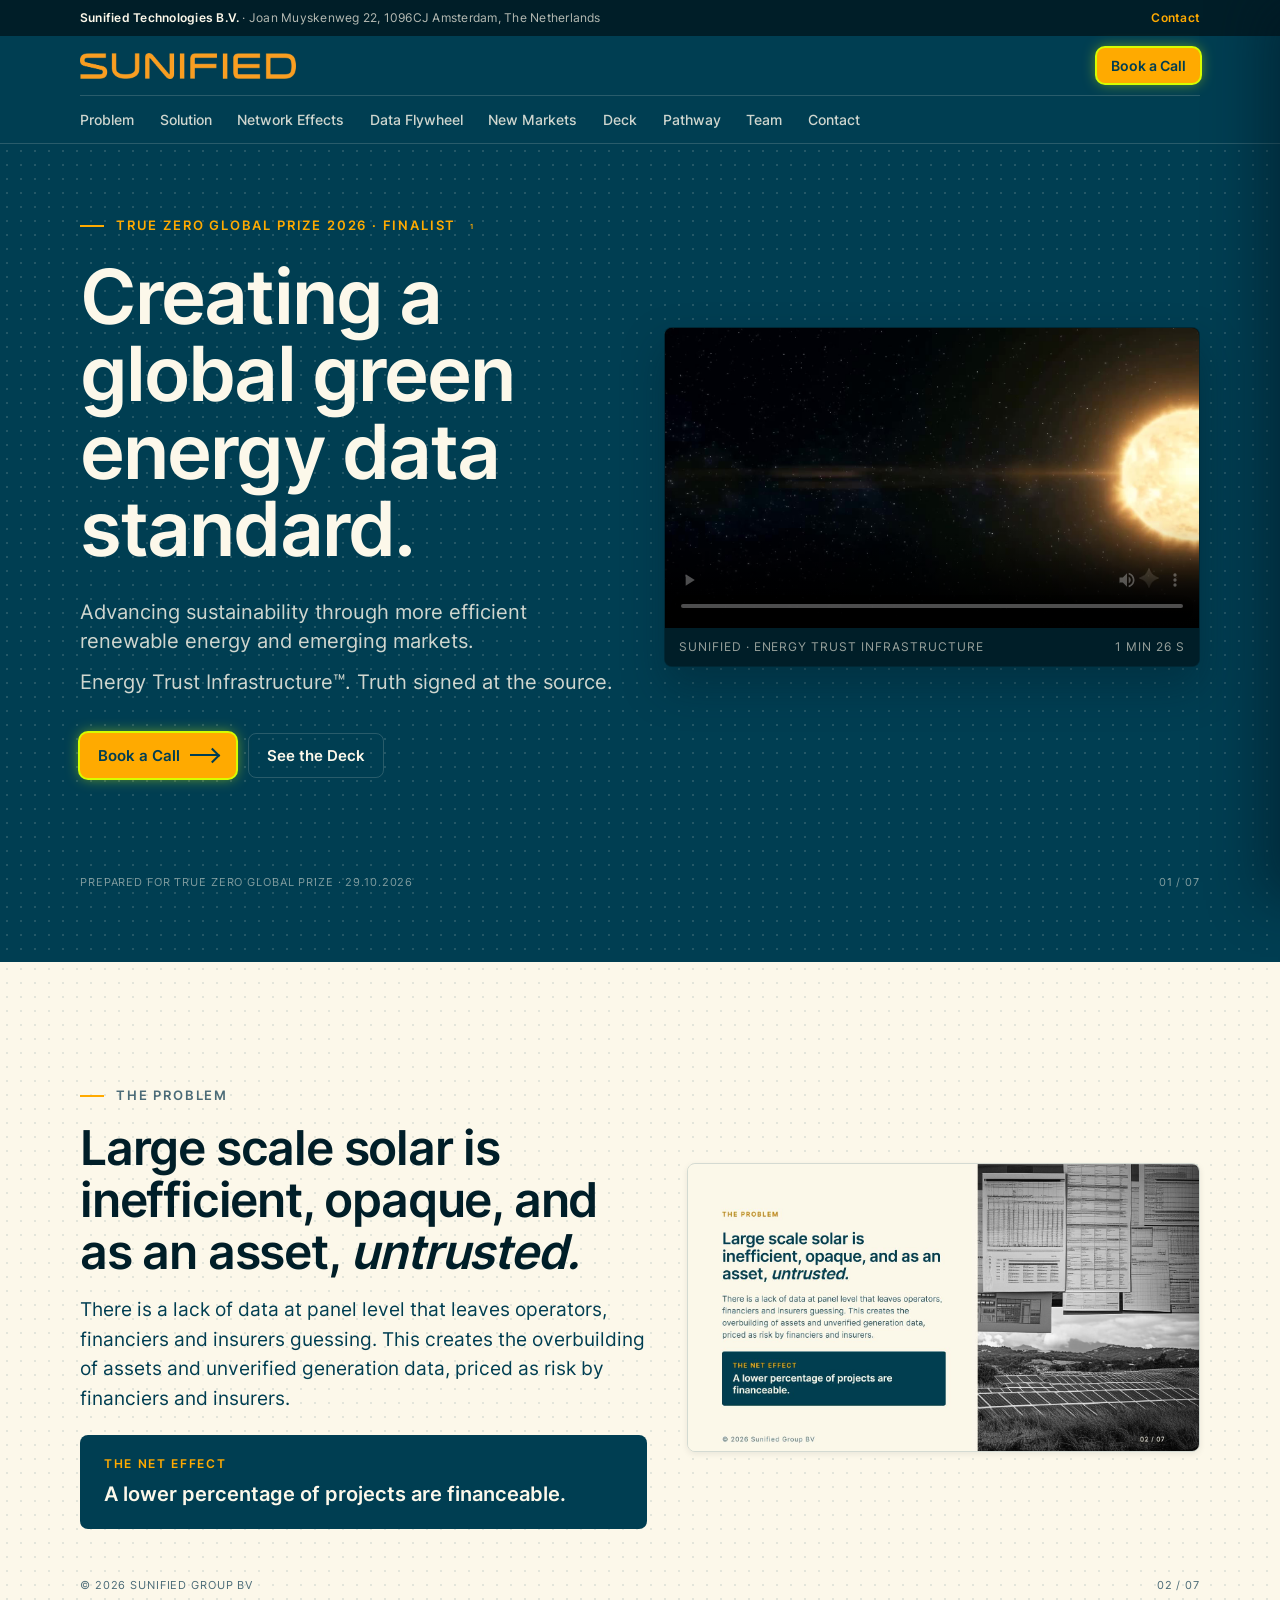
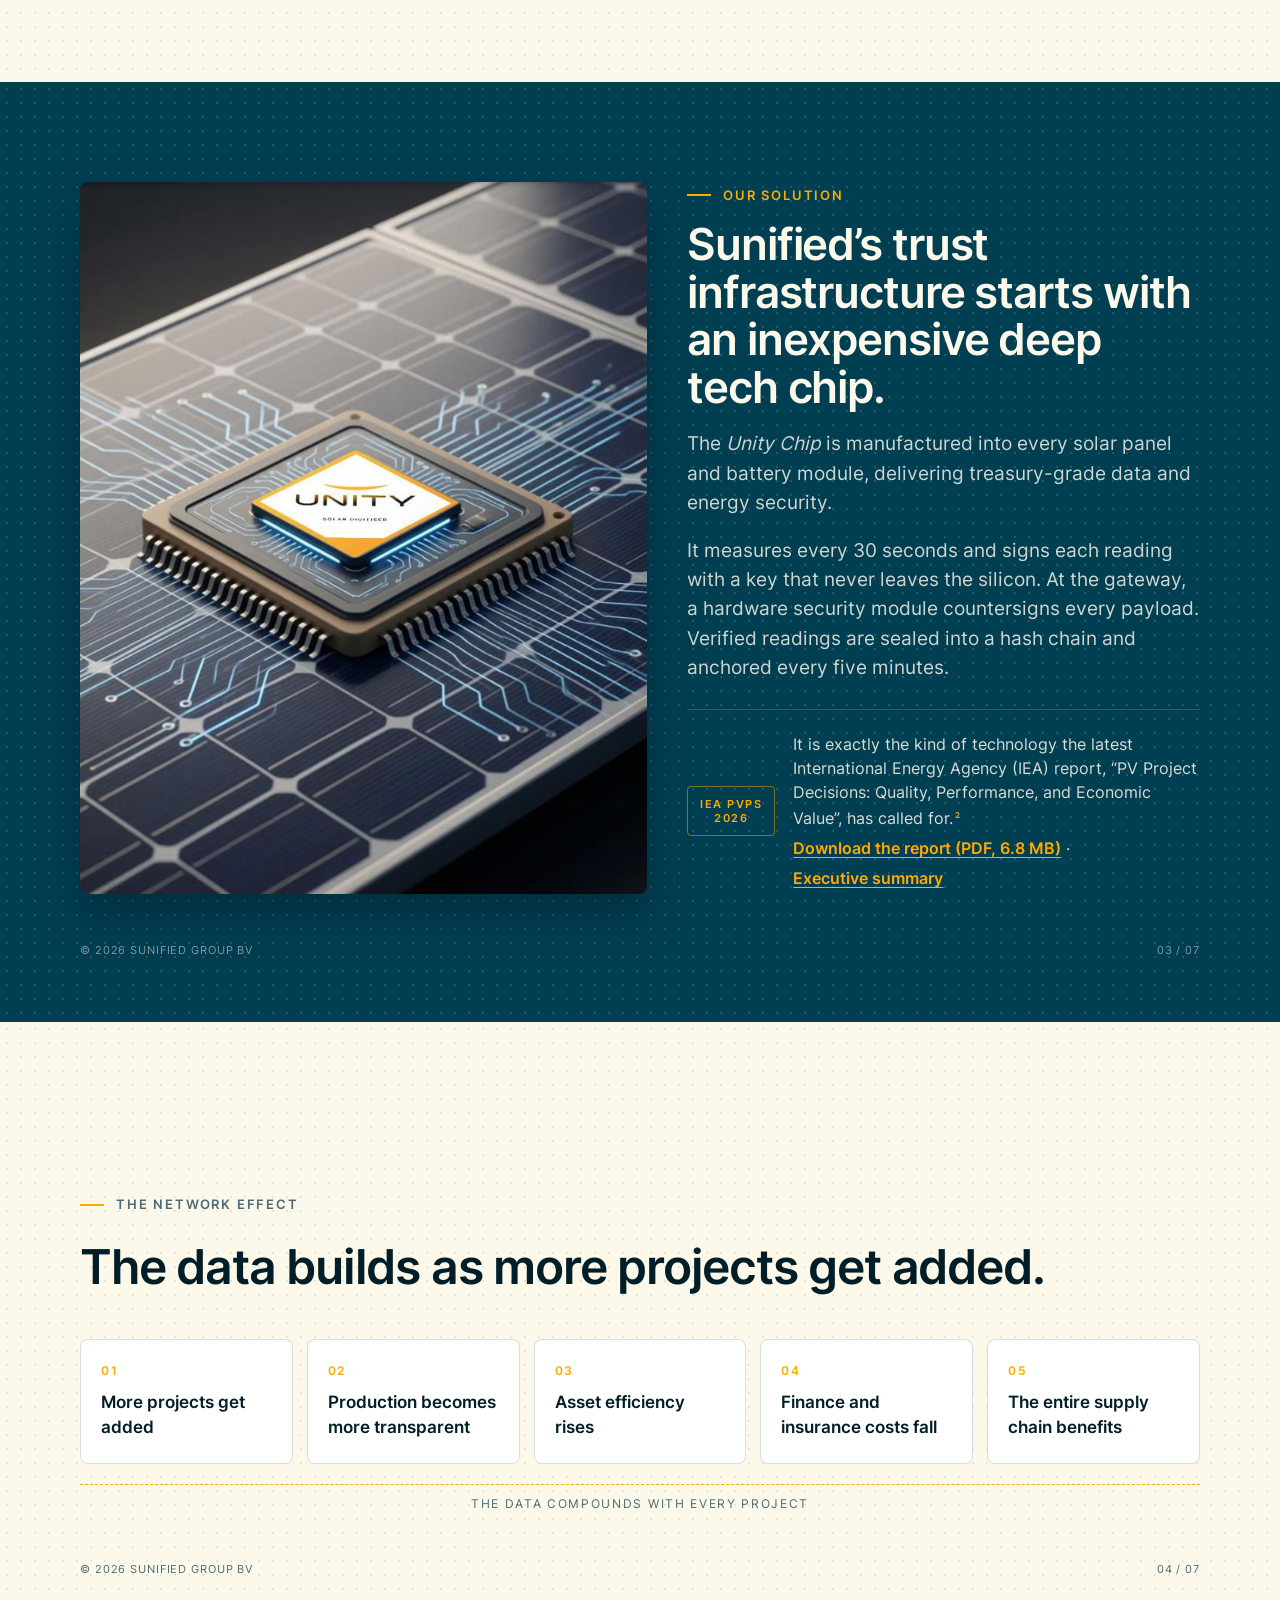
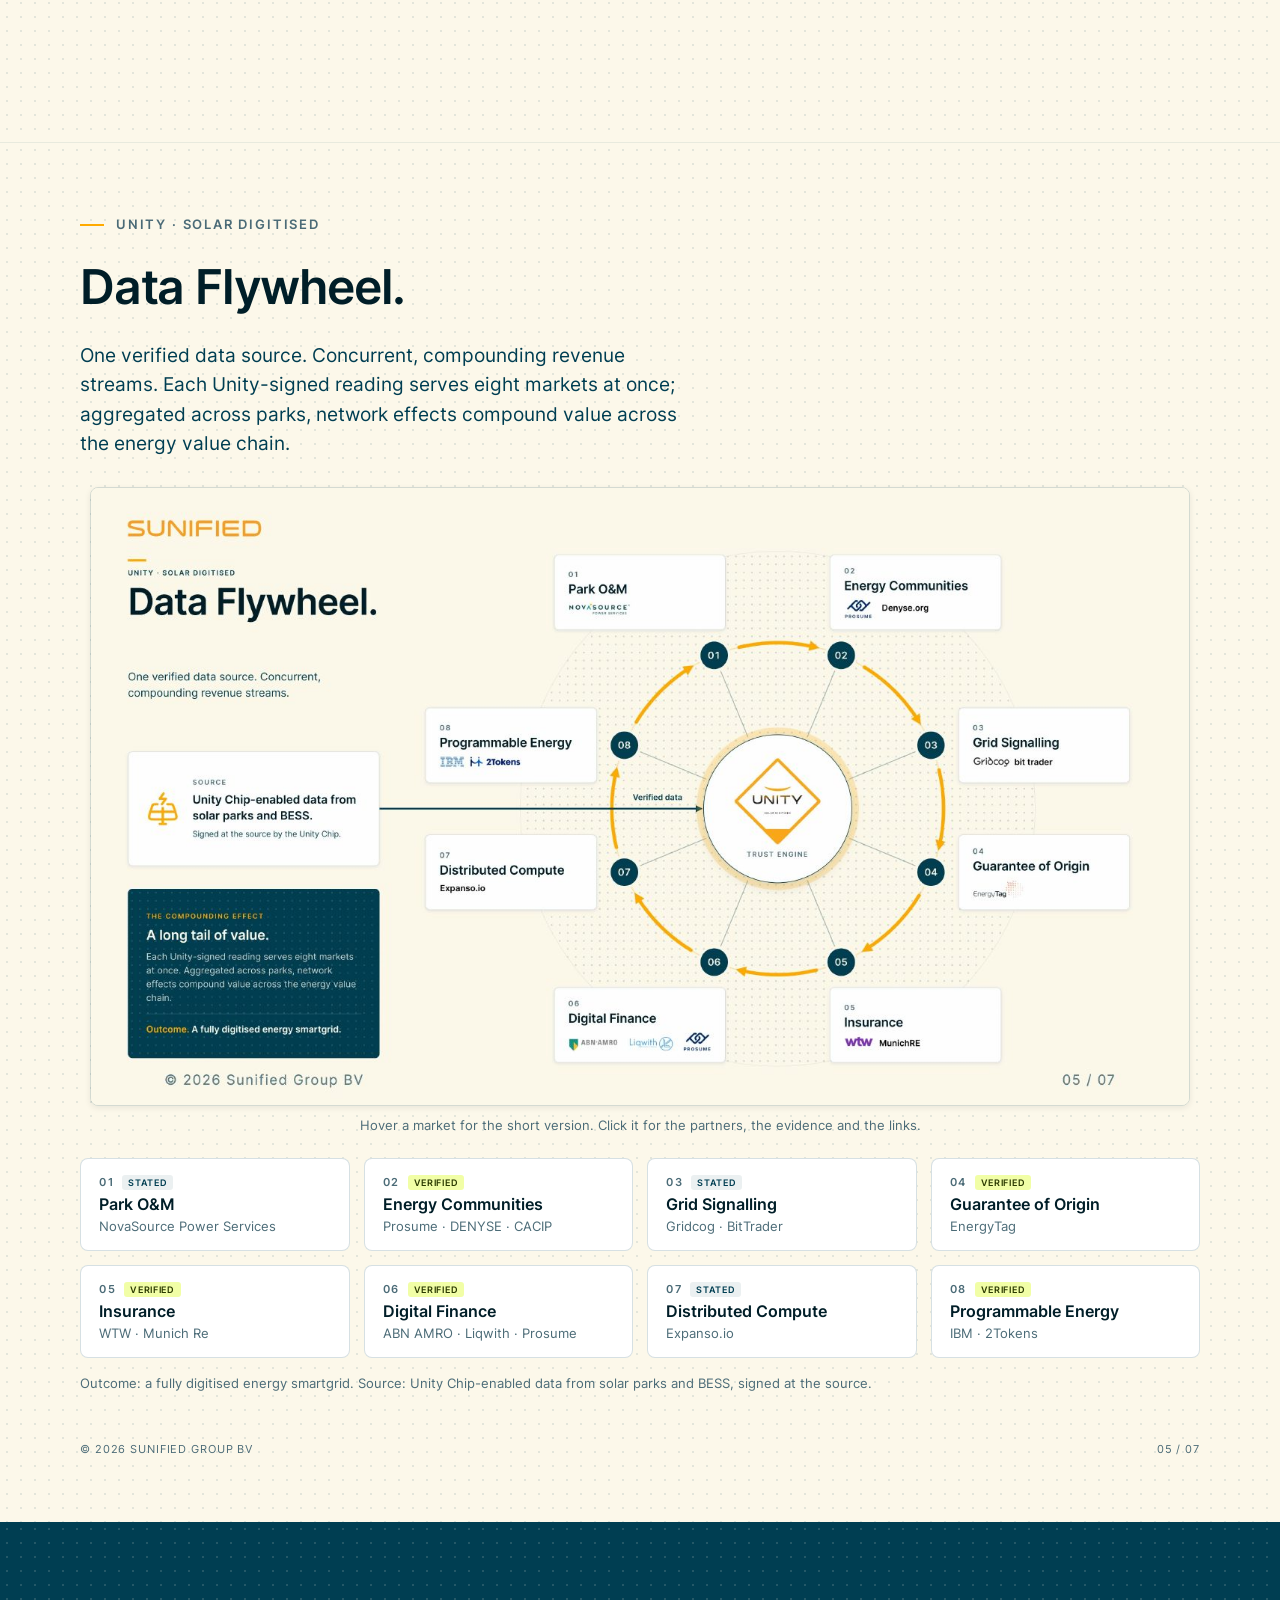
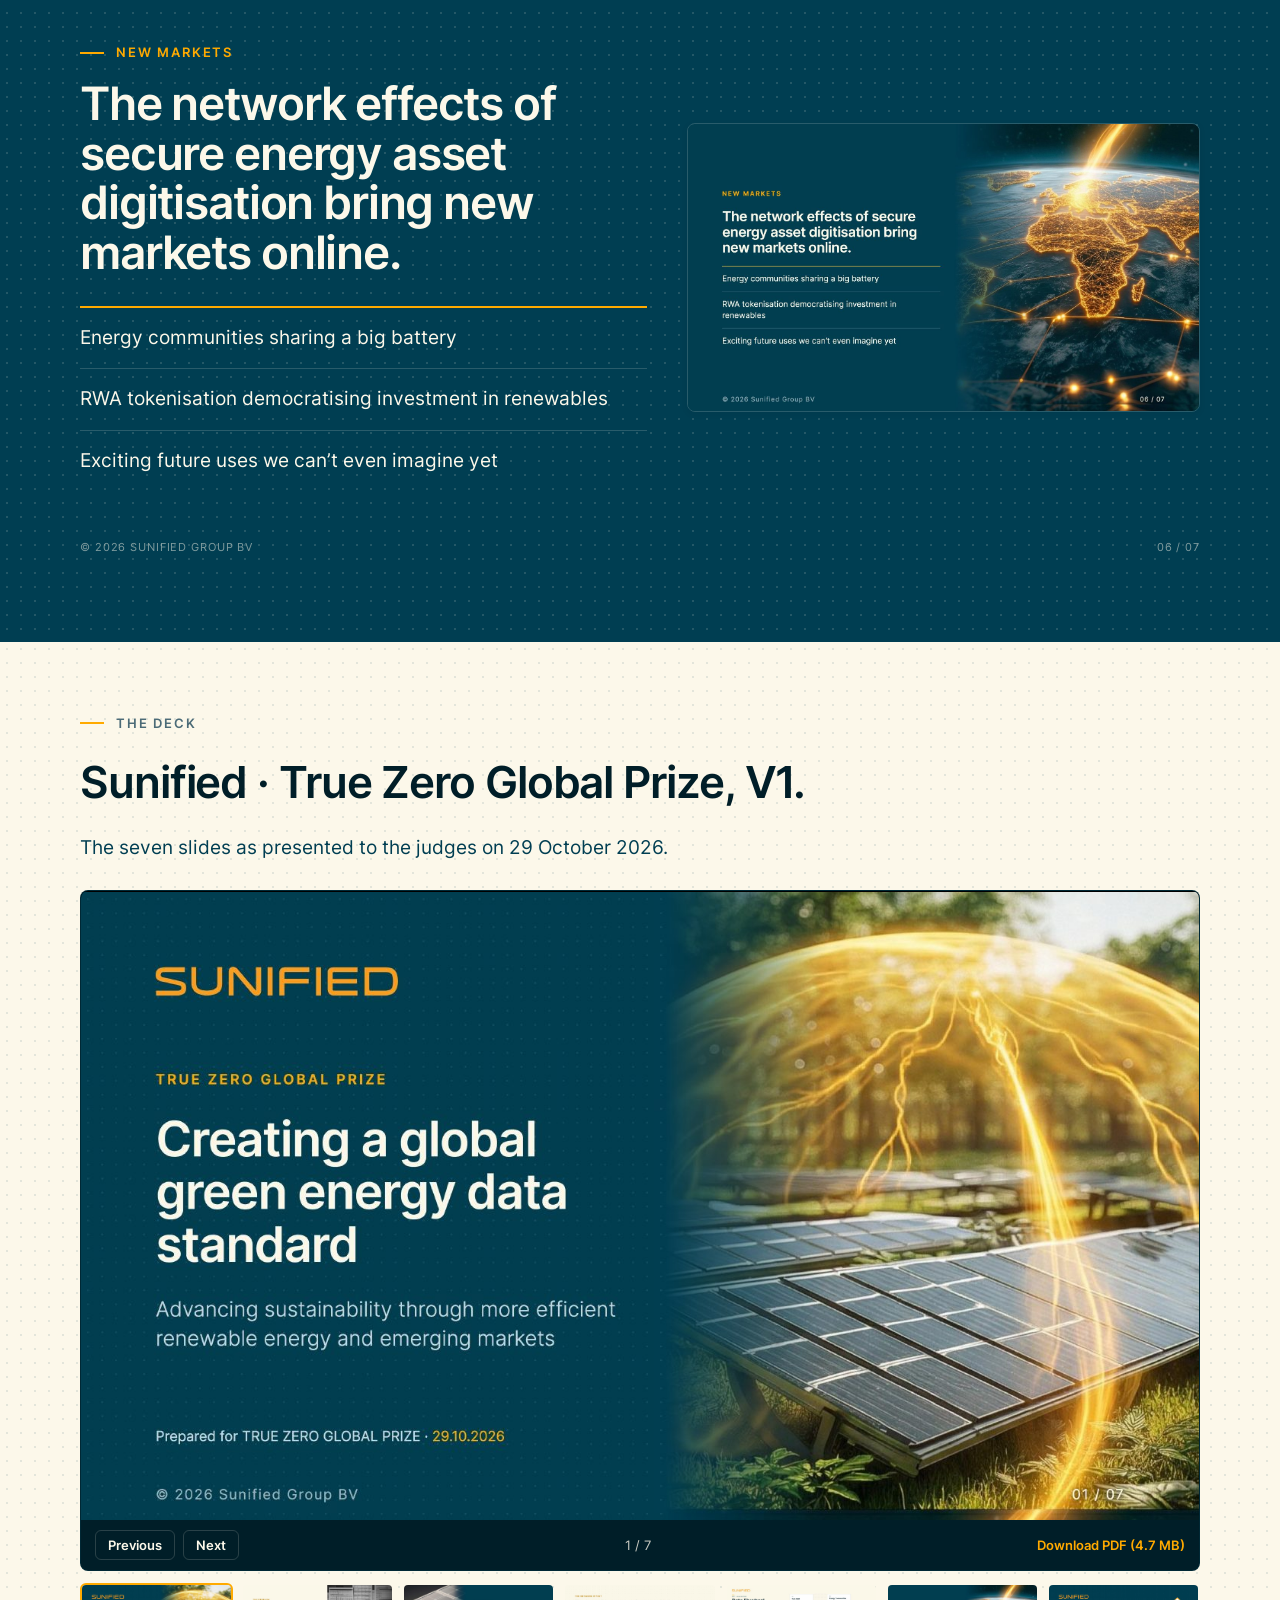
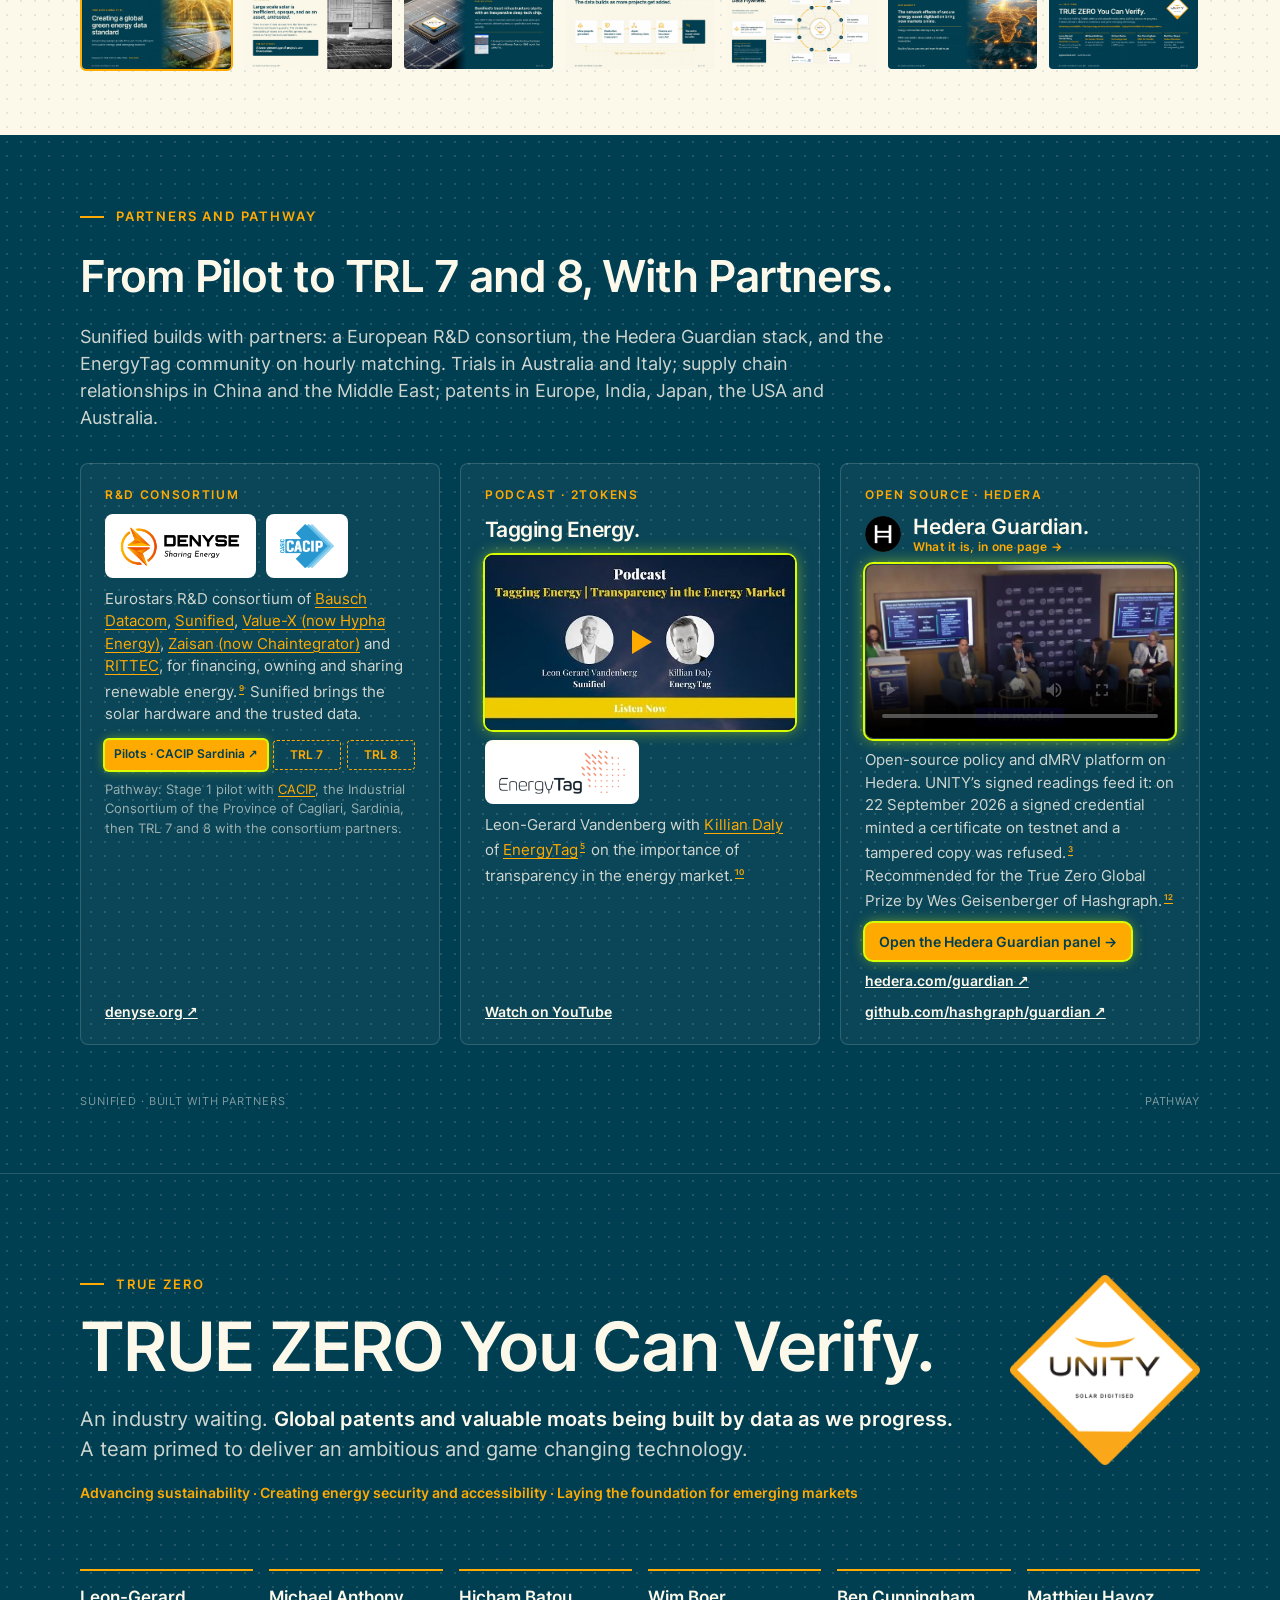
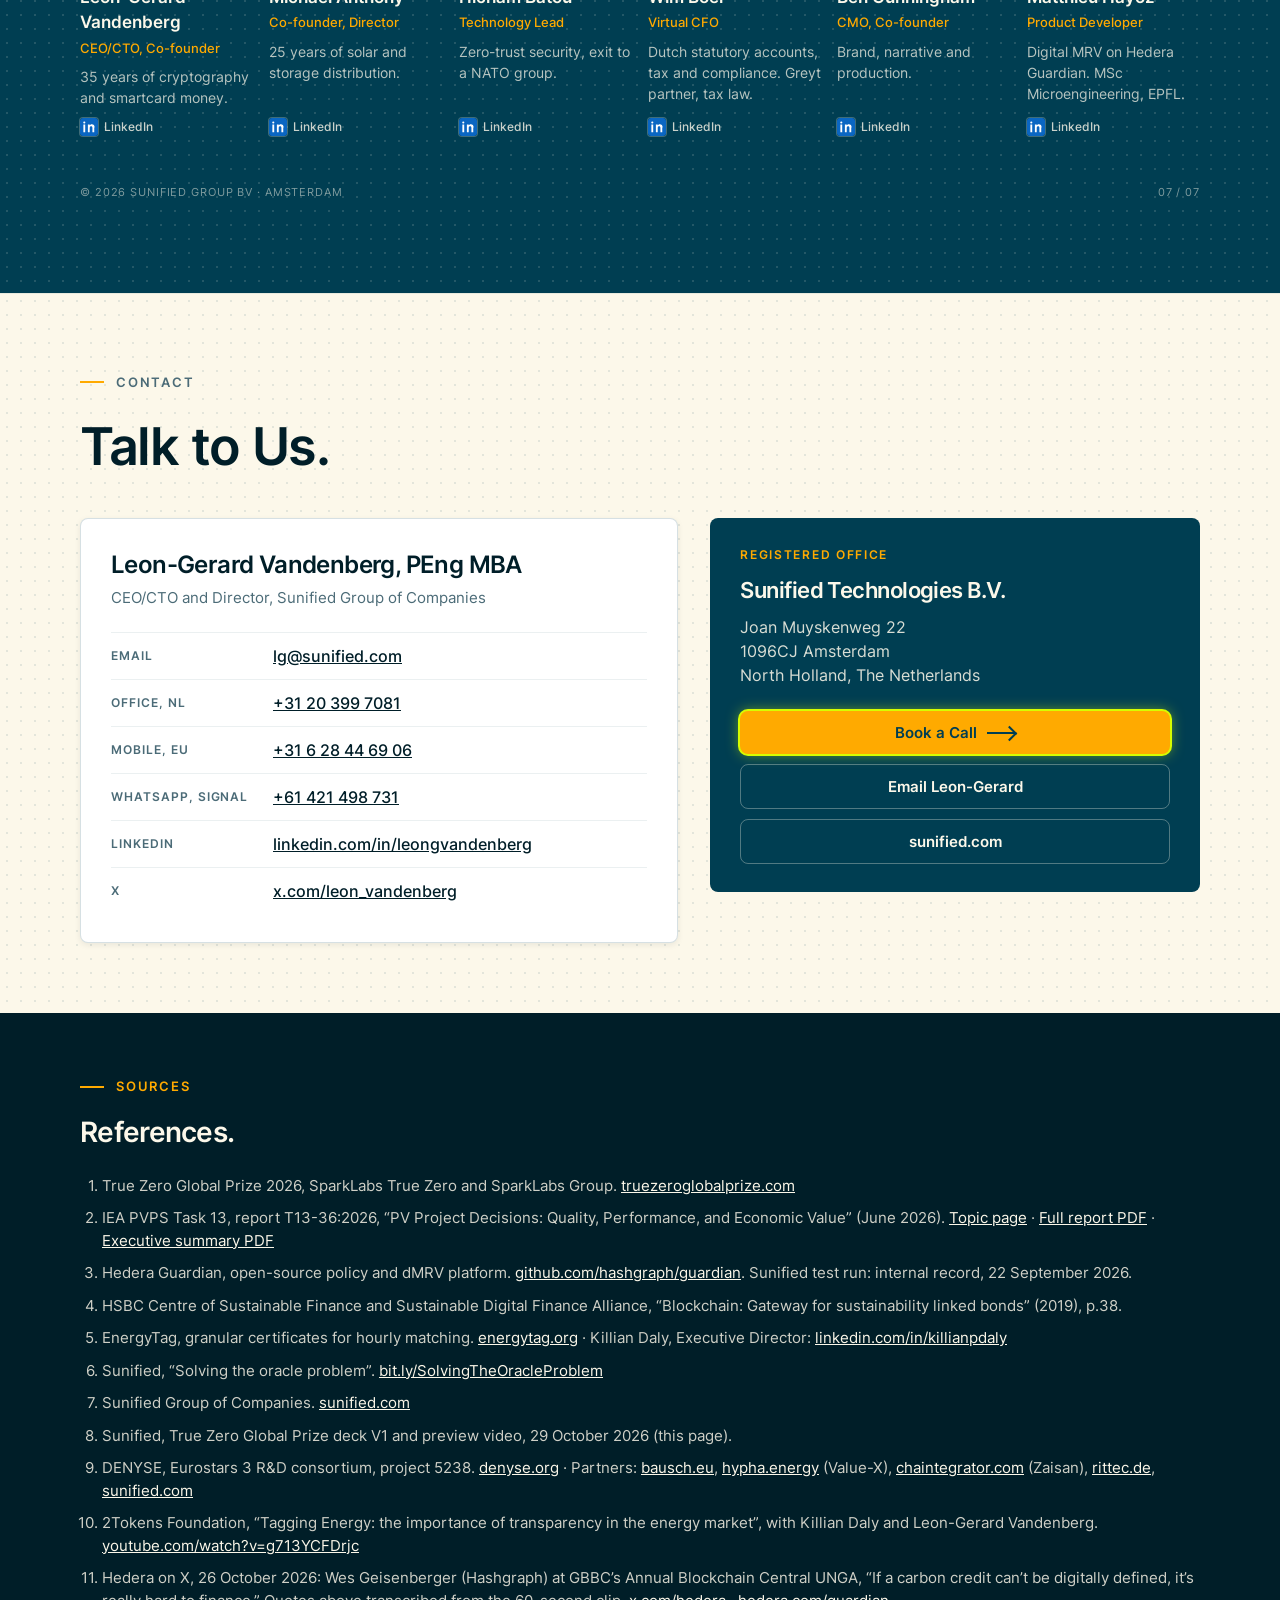
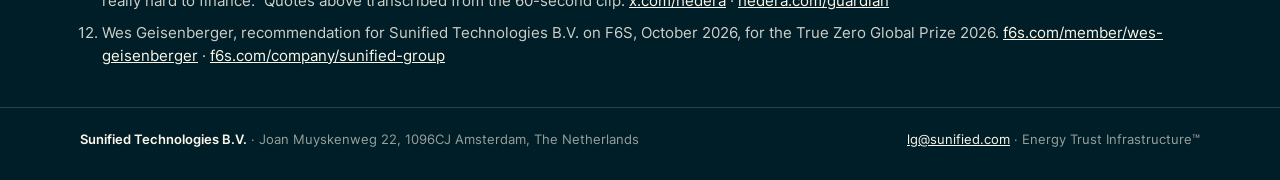
==== index.html @ f1da69cd "Pathway: neon green border on the Hedera UNGA clip player Co-Authored-By: Claude Fable 5.1 <noreply@" ====
<!doctype html>
<html lang="en">
<head>
<meta charset="utf-8">
<meta name="viewport" content="width=device-width, initial-scale=1">
<title>Sunified · True Zero You Can Verify.</title>
<meta name="description" content="Creating a global green energy data standard. Sunified’s Unity Chip signs the energy measurement on the panel. Finalist, True Zero Global Prize 2026.">
<meta property="og:title" content="Sunified · True Zero You Can Verify.">
<meta property="og:description" content="Creating a global green energy data standard. Finalist, True Zero Global Prize 2026.">
<meta property="og:image" content="media/poster.jpg">
<meta name="theme-color" content="#003E52">
<meta name="build-stamp" content="2026-10-29 09:45 UTC">
<style>
@font-face{font-family:'Inter';src:url([data-uri]) format('woff2');font-weight:400;font-style:normal;font-display:swap}
@font-face{font-family:'Inter';src:url([data-uri]) format('woff2');font-weight:500;font-style:normal;font-display:swap}
@font-face{font-family:'Inter';src:url([data-uri]) format('woff2');font-weight:600;font-style:normal;font-display:swap}
:root{
  --sun-orange:#FFAA00;--sun-blue:#003E52;--orange-pop:#FF8300;--red:#E74024;--green-pop:#D7FD00;
  --linen:#FCF8EA;--white:#FFFFFF;--ink-900:#001E28;--ink-500:#4B6B77;--ink-100:#ECEEF0;--ink-050:#F5F5F2;
  --fg-1:var(--ink-900);--fg-2:#003E52;--fg-3:var(--ink-500);--fg-inverse:var(--linen);
  --bg-1:var(--linen);--bg-2:var(--white);--bg-3:var(--ink-050);--bg-inverse:var(--sun-blue);--bg-inverse-2:var(--ink-900);
  --border-subtle:rgba(0,62,82,.08);--border-default:rgba(0,62,82,.16);--border-strong:rgba(0,62,82,.32);--border-inverse:rgba(252,248,234,.16);
  --font-sans:'Inter',ui-sans-serif,system-ui,-apple-system,'Segoe UI',Helvetica,Arial,sans-serif;
  --font-mono:'JetBrains Mono',ui-monospace,'SF Mono',Menlo,Consolas,monospace;
  --radius-md:8px;--radius-lg:14px;--radius-pill:999px;
  --shadow-sm:0 2px 6px rgba(0,30,40,.08);
  --ease-out:cubic-bezier(.22,.61,.36,1);--dur-fast:120ms;--dur-med:200ms;
  --dot-color:rgba(0,62,82,.18);--dot-color-dark:rgba(252,248,234,.14);--dot-size:1.5px;--dot-gap:14px;
  --tracking-wide:.08em;--tracking-xwide:.14em;
  --gutter:80px;
}
@media(max-width:1099px){:root{--gutter:40px}}
@media(max-width:699px){:root{--gutter:20px}}
*{box-sizing:border-box}
html{scroll-behavior:smooth}
body{margin:0;background:var(--bg-1);color:var(--fg-2);font-family:var(--font-sans);font-size:16px;line-height:1.5;-webkit-font-smoothing:antialiased}
a{color:inherit}
a:hover{text-decoration:underline}
:focus-visible{outline:none;box-shadow:0 0 0 3px rgba(255,170,0,.35);border-radius:4px}
img{max-width:100%}
.wrap{max-width:1280px;margin:0 auto;padding:0 var(--gutter);position:relative}
.dark{background:var(--bg-inverse);color:var(--fg-inverse);position:relative;overflow:hidden}
.light{background:var(--bg-1);color:var(--fg-1);position:relative}
.dots{position:absolute;inset:0;pointer-events:none;background-image:radial-gradient(var(--dot-color-dark) var(--dot-size),transparent var(--dot-size));background-size:var(--dot-gap) var(--dot-gap)}
.light .dots{background-image:radial-gradient(var(--dot-color) var(--dot-size),transparent var(--dot-size));opacity:.55}
.eye{display:flex;align-items:center;gap:12px;font-size:13px;font-weight:600;letter-spacing:var(--tracking-xwide);text-transform:uppercase}
.eye::before{content:"";width:24px;height:2px;background:var(--sun-orange);flex:none}
.dark .eye{color:var(--sun-orange)}
.light .eye{color:var(--fg-3)}
h1,h2,h3{margin:0;font-weight:600;letter-spacing:-.025em}
.dark h1,.dark h2,.dark h3{color:var(--linen)}
.light h1,.light h2,.light h3{color:var(--fg-1)}
section{scroll-margin-top:96px}
.slide{min-height:min(720px,calc(100vh - 96px));padding:72px 0 64px;display:flex;align-items:center}
.slide > .wrap{width:100%}
.foot{display:flex;justify-content:space-between;gap:16px;margin-top:48px;font-size:11px;letter-spacing:var(--tracking-wide);text-transform:uppercase}
.dark .foot{color:rgba(252,248,234,.5)}
.light .foot{color:var(--fg-3)}
sup.ref a{font-size:.62em;font-weight:600;text-decoration:none;padding:0 2px;color:var(--fg-3)}
.dark sup.ref a{color:var(--sun-orange)}
.btn{display:inline-flex;align-items:center;gap:10px;appearance:none;border:0;border-radius:var(--radius-md);padding:12px 18px;font:600 15px var(--font-sans);cursor:pointer;text-decoration:none;transition:transform var(--dur-fast) var(--ease-out),box-shadow var(--dur-fast) var(--ease-out),background var(--dur-fast) var(--ease-out)}
.btn:hover{text-decoration:none}
.btn.primary{background:var(--sun-orange);color:var(--sun-blue);box-shadow:0 0 0 2px var(--green-pop),0 0 14px rgba(215,253,0,.55)}
.btn.primary:hover{background:var(--orange-pop);transform:translateY(-1px);box-shadow:0 0 0 2px var(--green-pop),0 0 20px rgba(215,253,0,.8)}
.btn.ghost{background:transparent;color:var(--linen);border:1px solid var(--border-inverse)}
.light .btn.ghost{color:var(--fg-1);border-color:var(--border-strong)}
.light .office .btn.ghost,.light .demo .btn.ghost{color:var(--linen);border-color:rgba(252,248,234,.32)}
.btn:active{transform:translateY(1px);box-shadow:none}
.btn:disabled{opacity:.5;cursor:default;transform:none}
.arrow{width:28px;height:2px;background:currentColor;position:relative}
.arrow::after{content:"";position:absolute;right:0;top:-4px;width:9px;height:9px;border-right:2px solid currentColor;border-top:2px solid currentColor;transform:rotate(45deg)}

.banner{background:var(--bg-inverse-2);color:rgba(252,248,234,.72);font-size:12px;letter-spacing:.02em}
.banner .wrap{display:flex;justify-content:space-between;align-items:center;gap:16px;height:36px}
.banner b{color:var(--linen);font-weight:600}
.banner a{color:var(--sun-orange);font-weight:600;text-decoration:none}
@media(max-width:699px){.banner .hide-sm{display:none}}

nav{position:sticky;top:0;z-index:30;background:var(--sun-blue);border-bottom:1px solid var(--border-inverse)}
nav .wrap{display:flex;align-items:center;justify-content:space-between;height:60px;gap:16px}
nav .logo img{height:22px;display:block}
nav ul{display:flex;gap:26px;list-style:none;margin:0;padding:0}
nav ul a{font-size:14px;font-weight:500;color:rgba(252,248,234,.82);text-decoration:none}
nav ul a:hover{color:var(--linen);text-decoration:underline}
nav .cta{padding:9px 14px;font-size:14px;white-space:nowrap}
.menu{display:none;appearance:none;background:transparent;border:1px solid var(--border-inverse);border-radius:var(--radius-md);color:var(--linen);width:42px;height:38px;cursor:pointer;position:relative}
.menu span,.menu span::before,.menu span::after{position:absolute;left:11px;width:18px;height:2px;background:var(--linen);content:""}
.menu span{top:18px}.menu span::before{top:-6px;left:0}.menu span::after{top:6px;left:0}
@media(max-width:1099px){
  nav ul{display:none;position:absolute;left:0;right:0;top:60px;flex-direction:column;gap:0;background:var(--bg-inverse-2);border-bottom:1px solid var(--border-inverse);padding:8px var(--gutter) 16px}
  nav ul.open{display:flex}
  nav ul a{display:block;padding:12px 0;font-size:16px;border-bottom:1px solid var(--border-inverse)}
  .menu{display:block}
}
@media(max-width:699px){nav .cta{display:none}}

#hero{padding:0}
#hero .chip{position:absolute;right:0;top:0;height:100%;width:44%;object-fit:cover;object-position:50% 45%;-webkit-mask-image:linear-gradient(to right,transparent 0,#000 38%);mask-image:linear-gradient(to right,transparent 0,#000 38%)}
#hero .wrap{padding-top:96px;padding-bottom:72px}
#hero .main{max-width:720px;position:relative}
#hero h1{font-size:clamp(44px,6vw,76px);line-height:1.02;margin-top:22px}
#hero .lines{margin-top:30px;display:grid;gap:12px;max-width:640px}
#hero .lines p{margin:0;font-size:clamp(17px,1.6vw,20px);line-height:1.45;color:rgba(252,248,234,.82)}
#hero .lines p:last-child{color:var(--linen);font-weight:600}
#hero .actions{display:flex;gap:12px;flex-wrap:wrap;margin-top:36px}
@media(max-width:899px){#hero{display:block}#hero .chip{position:relative;display:block;width:100%;height:300px;-webkit-mask-image:linear-gradient(to bottom,#000 55%,transparent 100%);mask-image:linear-gradient(to bottom,#000 55%,transparent 100%)}#hero .wrap{padding-top:8px}}

#five h2{font-size:clamp(30px,3.6vw,44px);margin-top:14px}
.diagram{position:relative;margin-top:28px}
.diagram .top{display:grid;grid-template-columns:1fr 184px 1fr;gap:32px;align-items:center}
.diagram .top p{margin:0;font-size:16px;line-height:1.5;color:rgba(252,248,234,.82)}
.diagram .top p b{color:var(--linen);font-weight:600}
.diagram .hub{width:184px;height:184px;border-radius:50%;overflow:hidden;box-shadow:0 0 0 6px rgba(255,170,0,.22),0 20px 40px rgba(0,30,40,.4)}
.diagram .hub img{width:100%;height:100%;object-fit:cover;object-position:50% 44%;transform:scale(1.35)}
.diagram .stem{width:2px;height:40px;background:var(--sun-orange);margin:0 auto}
.diagram .rail{height:2px;background:var(--sun-orange);margin:0 calc((100% - 64px)/10)}
.branches{display:grid;grid-template-columns:repeat(5,1fr);gap:16px}
.br{appearance:none;background:transparent;border:1px solid transparent;border-radius:var(--radius-md);padding:30px 10px 14px;text-align:center;color:inherit;font:inherit;cursor:pointer;position:relative;transition:background var(--dur-med) var(--ease-out),border-color var(--dur-med) var(--ease-out)}
.br::before{content:"";position:absolute;left:50%;top:0;width:2px;height:16px;margin-left:-1px;background:var(--sun-orange)}
.br::after{content:"";position:absolute;left:50%;top:14px;width:10px;height:10px;margin-left:-5px;border-radius:50%;background:var(--sun-orange)}
.br:hover{background:rgba(252,248,234,.05)}
.br[aria-expanded="true"]{border-color:var(--sun-orange);background:rgba(255,170,0,.06)}
.br .q{display:block;font-size:16px;color:var(--sun-orange);font-weight:500;line-height:1.3;min-height:42px}
.br .g{display:block;font-size:18px;font-weight:600;color:var(--linen);margin-top:8px}
.br .a{display:block;font-size:15px;line-height:1.4;color:rgba(252,248,234,.78);margin-top:6px}
.br .more{display:block;margin-top:10px;font-size:12px;letter-spacing:var(--tracking-wide);text-transform:uppercase;color:rgba(252,248,234,.55)}
.drawer{margin-top:16px;background:var(--bg-inverse-2);border:1px solid var(--border-inverse);border-radius:var(--radius-lg);padding:24px 28px;display:none}
.drawer.open{display:grid;grid-template-columns:repeat(3,1fr);gap:28px}
.drawer h4{margin:0 0 8px;font-size:12px;font-weight:600;letter-spacing:var(--tracking-xwide);text-transform:uppercase;color:var(--sun-orange)}
.drawer p{margin:0;font-size:15px;line-height:1.55;color:rgba(252,248,234,.86)}
.drawer a{color:var(--sun-orange)}
.five-bottom{margin-top:26px;text-align:center;font-size:17px;color:var(--linen)}
.five-bottom b{font-weight:600}
@media(max-width:1099px){.branches{grid-template-columns:repeat(3,1fr);margin-top:24px}.diagram .rail,.diagram .stem,.br::before,.br::after{display:none}.br{border-color:var(--border-inverse);padding-top:16px}.diagram .top{grid-template-columns:1fr 160px}.diagram .top p:last-child{grid-column:1 / -1}.diagram .hub{width:160px;height:160px}.drawer.open{grid-template-columns:1fr}}
@media(max-width:699px){.branches{grid-template-columns:1fr}.diagram .top{grid-template-columns:1fr}.diagram .hub{margin:0 auto}.br .q{min-height:0}}

#law h2{font-size:clamp(36px,4.6vw,56px);margin-top:16px}
#law .lede{font-size:clamp(18px,1.8vw,22px);color:var(--fg-2);margin:16px 0 0}
.cols{display:grid;grid-template-columns:1fr 1fr;gap:28px;margin-top:40px}
.card{background:var(--bg-2);border:1px solid var(--border-default);border-radius:var(--radius-md);box-shadow:var(--shadow-sm);padding:28px 30px}
.card.inset{background:var(--bg-3);box-shadow:none}
.lbl{font-size:12px;font-weight:600;letter-spacing:var(--tracking-xwide);text-transform:uppercase;color:var(--fg-3)}
.card h3{font-size:clamp(22px,2vw,26px);margin:10px 0 14px;letter-spacing:-.01em}
.card p{margin:0;font-size:17px;color:var(--fg-2)}
details.tick{border-top:1px solid var(--border-subtle);padding:10px 0}
details.tick summary{cursor:pointer;list-style:none;display:flex;gap:12px;align-items:center;font-size:17px;color:var(--fg-1)}
details.tick summary::-webkit-details-marker{display:none}
details.tick summary::before{content:"";width:10px;height:10px;border-radius:2px;background:var(--sun-orange);flex:none}
details.tick summary::after{content:"+";margin-left:auto;color:var(--fg-3);font-weight:600}
details.tick[open] summary::after{content:"\2212"}
details.tick p{margin:8px 0 2px 22px;font-size:15px;color:var(--fg-3)}
.closer{margin-top:34px;font-size:clamp(18px,1.8vw,22px);font-weight:600;color:var(--fg-1)}
@media(max-width:799px){.cols{grid-template-columns:1fr}}

#proof{border-top:1px solid var(--border-subtle)}
#proof h2{font-size:clamp(30px,3.8vw,44px);margin-top:16px}
.proofgrid{display:grid;grid-template-columns:1.1fr .9fr;gap:32px;margin-top:32px}
.demo{background:var(--bg-inverse-2);color:var(--fg-inverse);border-radius:var(--radius-md);padding:26px 28px;position:relative;overflow:hidden;border:1px solid var(--border-strong)}
.demo .dots{opacity:1}
.demo > *{position:relative}
.demo .tag{font-size:11px;letter-spacing:var(--tracking-xwide);text-transform:uppercase;color:var(--sun-orange);font-weight:600}
.demo h3{color:var(--linen);font-size:20px;margin-top:8px}
.demo .sub{font-size:14px;color:rgba(252,248,234,.64);margin:6px 0 18px}
.pkt{font-family:var(--font-mono);font-size:13px;line-height:1.75;background:rgba(252,248,234,.05);border:1px solid var(--border-inverse);border-radius:var(--radius-md);padding:14px 16px;color:rgba(252,248,234,.9);overflow-wrap:anywhere}
.pkt .k{display:inline-block;width:64px;color:rgba(252,248,234,.55)}
.pkt input{font:inherit;width:96px;background:rgba(255,170,0,.12);color:var(--linen);border:1px solid rgba(255,170,0,.6);border-radius:4px;padding:2px 6px}
.pkt .sig{color:var(--sun-orange)}
.demo .btns{display:flex;gap:10px;margin-top:16px;flex-wrap:wrap}
.verdict{margin-top:16px;padding:12px 14px;border-radius:var(--radius-md);font-weight:600;font-size:15px;display:none}
.verdict.ok{display:block;background:var(--green-pop);color:var(--sun-blue)}
.verdict.bad{display:block;background:var(--red);color:var(--white)}
.demo .note{margin:14px 0 0;font-size:12px;color:rgba(252,248,234,.6)}
.rows{display:grid;gap:12px;align-content:start}
.row{background:var(--bg-2);border:1px solid var(--border-default);border-radius:var(--radius-md);padding:14px 18px}
.row .lbl{font-size:13px}
.row p{margin:4px 0 0;font-size:15px;color:var(--fg-1)}
.pill{display:inline-block;font-size:12px;font-weight:600;letter-spacing:.06em;text-transform:uppercase;padding:3px 8px;border-radius:var(--radius-pill);margin-left:8px;vertical-align:1px}
.pill.ok{background:var(--green-pop);color:var(--sun-blue)}
.pill.next{background:var(--ink-100);color:var(--fg-2)}
@media(max-width:899px){.proofgrid{grid-template-columns:1fr}}

#pathway h2{font-size:clamp(30px,3.8vw,44px);margin-top:16px}
#pathway .lede{font-size:18px;color:rgba(252,248,234,.82);margin:14px 0 0;max-width:820px}
.pgrid{display:grid;grid-template-columns:repeat(3,1fr);gap:20px;margin-top:32px}
.pcard{background:rgba(252,248,234,.04);border:1px solid var(--border-inverse);border-radius:var(--radius-md);padding:22px 24px;display:flex;flex-direction:column;gap:10px}
.pcard .lbl{color:var(--sun-orange)}
.pcard h3{font-size:21px}
.pcard p{margin:0;font-size:15px;color:rgba(252,248,234,.82)}
.pcard .small{font-size:13px;color:rgba(252,248,234,.6)}
.pcard a.lnk{margin-top:auto;font-size:14px;font-weight:600;color:var(--linen)}
.pcard .thumb{display:block;border-radius:6px;overflow:hidden;aspect-ratio:16/9;background:var(--bg-inverse-2);position:relative}
.pcard .thumb img{width:100%;height:100%;object-fit:cover;display:block}
.pcard .thumb::after{content:"";position:absolute;left:50%;top:50%;width:0;height:0;margin:-12px 0 0 -8px;border-left:20px solid var(--sun-orange);border-top:12px solid transparent;border-bottom:12px solid transparent}
.trl{display:flex;gap:6px;margin-top:4px}
.trl span{flex:1;height:30px;border-radius:4px;display:grid;place-items:center;font-size:12px;font-weight:600}
.trl span.on{background:var(--sun-orange);color:var(--sun-blue)}
.trl span.goal{border:1px dashed var(--sun-orange);color:var(--sun-orange)}
@media(max-width:999px){.pgrid{grid-template-columns:1fr}}

#market h2{font-size:clamp(30px,4.2vw,52px);margin-top:16px}
.tiles{display:grid;grid-template-columns:repeat(4,1fr);gap:18px;margin-top:36px}
.tile{background:var(--bg-2);border:1px solid var(--border-default);border-radius:var(--radius-md);padding:22px;box-shadow:var(--shadow-sm)}
.tile.est{background:var(--bg-3);box-shadow:none}
.tile .v{font-size:clamp(38px,4vw,52px);font-weight:600;letter-spacing:-.03em;color:var(--fg-1);margin-top:10px;line-height:1}
.tile .v small{font-size:22px;color:var(--fg-3);margin-left:4px;letter-spacing:0}
.tile .d{font-size:13px;color:var(--fg-3);margin-top:10px}
.model{display:grid;grid-template-columns:repeat(3,1fr);gap:18px;margin-top:18px}
.m{background:var(--sun-blue);color:var(--linen);border-radius:var(--radius-md);padding:22px 24px}
.m .lbl{color:var(--sun-orange)}
.m h3{color:var(--linen);font-size:22px;margin:8px 0 6px}
.m p{margin:0;font-size:15px;color:rgba(252,248,234,.82)}
.src{margin-top:18px;font-size:13px;color:var(--fg-3)}
@media(max-width:999px){.tiles{grid-template-columns:1fr 1fr}.model{grid-template-columns:1fr}}

#close .top{display:grid;grid-template-columns:1fr 190px;gap:40px;align-items:start}
#close h2{font-size:clamp(40px,5.4vw,68px);line-height:1.02;margin-top:18px}
#close .lead{font-size:clamp(17px,1.7vw,20px);color:rgba(252,248,234,.82);margin:22px 0 0}
#close .lead b{color:var(--linen);font-weight:600}
#close .badge{width:190px}
.team{display:grid;grid-template-columns:repeat(5,1fr);gap:16px;margin-top:52px}
.p{border-top:2px solid var(--sun-orange);padding-top:14px}
.p b{display:block;font-size:17px;font-weight:600;color:var(--linen)}
.p span{display:block;font-size:13px;color:var(--sun-orange);margin-top:3px;font-weight:500}
.p em{display:block;font-style:normal;font-size:14px;color:rgba(252,248,234,.72);margin-top:8px}
@media(max-width:1099px){.team{grid-template-columns:repeat(3,1fr)}}
@media(max-width:699px){.team{grid-template-columns:1fr 1fr}#close .top{grid-template-columns:1fr}#close .badge{width:120px}}

#contact{border-top:1px solid var(--border-subtle)}
#contact h2{font-size:clamp(34px,4.4vw,52px);margin-top:16px}
.cgrid{display:grid;grid-template-columns:1.1fr .9fr;gap:32px;margin-top:32px;align-items:start}
.person{background:var(--bg-2);border:1px solid var(--border-default);border-radius:var(--radius-md);box-shadow:var(--shadow-sm);padding:28px 30px}
.person h3{font-size:24px}
.person .role{font-size:15px;color:var(--fg-3);margin-top:4px}
.clist{list-style:none;margin:22px 0 0;padding:0}
.clist li{display:grid;grid-template-columns:150px 1fr;gap:12px;padding:11px 0;border-top:1px solid var(--border-subtle);font-size:16px;color:var(--fg-1)}
.clist li span{font-size:12px;font-weight:600;letter-spacing:var(--tracking-wide);text-transform:uppercase;color:var(--fg-3);padding-top:3px}
.clist a{color:var(--fg-1);font-weight:500;overflow-wrap:anywhere}
.office{background:var(--sun-blue);color:var(--linen);border-radius:var(--radius-md);padding:28px 30px}
.office .lbl{color:var(--sun-orange)}
.office h3{color:var(--linen);font-size:22px;margin:10px 0 8px}
.office p{margin:0;font-size:16px;color:rgba(252,248,234,.86)}
.office .actions{display:flex;flex-direction:column;gap:10px;margin-top:24px}
.office .btn{justify-content:center}
@media(max-width:899px){.cgrid{grid-template-columns:1fr}}
@media(max-width:499px){.clist li{grid-template-columns:1fr;gap:2px}}

#refs{padding:64px 0 40px;background:var(--bg-inverse-2);color:var(--fg-inverse)}
#refs h2{font-size:28px;color:var(--linen);margin:14px 0 22px}
#refs ol{margin:0;padding-left:22px;display:grid;gap:10px;font-size:15px;color:rgba(252,248,234,.82)}
#refs a{color:var(--linen);overflow-wrap:anywhere}
footer{background:var(--bg-inverse-2);color:rgba(252,248,234,.6);font-size:13px;padding:22px 0 30px;border-top:1px solid var(--border-inverse)}
footer .wrap{display:flex;justify-content:space-between;gap:16px;flex-wrap:wrap}
footer b{color:var(--linen);font-weight:600}
footer a{color:var(--linen)}
@media (prefers-reduced-motion: reduce){*{transition:none!important;scroll-behavior:auto!important}}
/* v2 additions */
.video{position:relative;border-radius:var(--radius-md);overflow:hidden;background:var(--bg-inverse-2);box-shadow:0 20px 40px rgba(0,30,40,.35);border:1px solid var(--border-strong)}
.video video{display:block;width:100%;height:auto;aspect-ratio:16/9;background:#000}
.video .cap{display:flex;justify-content:space-between;gap:12px;padding:10px 14px;font-size:12px;letter-spacing:var(--tracking-wide);text-transform:uppercase;color:rgba(252,248,234,.6);background:var(--bg-inverse-2)}
#hero .wrap{display:grid;grid-template-columns:1fr 1fr;gap:48px;align-items:center;padding-top:72px;padding-bottom:72px}
#hero .main{max-width:none}
#hero .chip{display:none}
#hero .lines p:last-child{font-weight:400;color:rgba(252,248,234,.82)}
@media(max-width:899px){#hero .wrap{grid-template-columns:1fr;padding-top:40px}}
.split{display:grid;grid-template-columns:1.05fr .95fr;gap:40px;align-items:center;margin-top:28px}
.split img{width:100%;height:auto;border-radius:var(--radius-md);display:block;box-shadow:var(--shadow-sm);border:1px solid var(--border-default)}
.dark .split img{border-color:var(--border-inverse)}
@media(max-width:899px){.split{grid-template-columns:1fr}}
.lede-l{font-size:clamp(17px,1.6vw,19px);line-height:1.55;margin:18px 0 0;max-width:620px}
.light .lede-l{color:var(--fg-2)}
.dark .lede-l{color:rgba(252,248,234,.82)}
.callout{margin-top:22px;background:var(--sun-blue);color:var(--linen);border-radius:var(--radius-md);padding:20px 24px;max-width:620px}
.callout .lbl{color:var(--sun-orange)}
.callout b{display:block;font-size:20px;font-weight:600;margin-top:6px}
.iea{display:grid;grid-template-columns:auto 1fr;gap:18px;align-items:center;margin-top:26px;padding-top:22px;border-top:1px solid var(--border-inverse);max-width:620px}
.iea .tag{font-size:11px;font-weight:600;letter-spacing:var(--tracking-xwide);text-transform:uppercase;color:var(--sun-orange);border:1px solid rgba(255,170,0,.5);border-radius:4px;padding:10px 12px;line-height:1.3;text-align:center}
.iea p{margin:0;font-size:16px;color:rgba(252,248,234,.86)}
.chain{display:grid;grid-template-columns:repeat(5,1fr);gap:14px;margin-top:36px}
.chain .c{background:var(--bg-2);border:1px solid var(--border-default);border-radius:var(--radius-md);padding:22px 20px;font-size:17px;font-weight:600;color:var(--fg-1);position:relative;min-height:120px}
.chain .c:last-child{background:var(--sun-blue);color:var(--linen);border-color:var(--sun-blue)}
.chain .c .n{display:block;font-size:12px;font-weight:600;letter-spacing:var(--tracking-xwide);color:var(--sun-orange);margin-bottom:10px}
.chain .loop{grid-column:1 / -1;text-align:center;font-size:12px;letter-spacing:var(--tracking-xwide);text-transform:uppercase;color:var(--fg-3);border-top:1px dashed var(--sun-orange);padding-top:10px;margin-top:6px}
@media(max-width:999px){.chain{grid-template-columns:repeat(2,1fr)}.chain .c{min-height:0}}
@media(max-width:499px){.chain{grid-template-columns:1fr}}
.markets{display:grid;grid-template-columns:repeat(4,1fr);gap:14px;margin-top:28px}
.mk{background:var(--bg-2);border:1px solid var(--border-default);border-radius:var(--radius-md);padding:16px 18px}
.mk .n{font-size:11px;font-weight:600;letter-spacing:var(--tracking-xwide);color:var(--fg-3)}
.mk b{display:block;font-size:16px;color:var(--fg-1);margin-top:4px}
.mk span{display:block;font-size:13px;color:var(--fg-3);margin-top:4px}
@media(max-width:999px){.markets{grid-template-columns:repeat(2,1fr)}}
@media(max-width:499px){.markets{grid-template-columns:1fr}}
.newm{list-style:none;margin:28px 0 0;padding:0;max-width:640px}
.newm li{padding:16px 0;border-top:1px solid var(--border-inverse);font-size:19px;color:var(--linen)}
.newm li:first-child{border-top:2px solid var(--sun-orange)}
.deckv{margin-top:28px;background:var(--bg-inverse-2);border:1px solid var(--border-strong);border-radius:var(--radius-md);overflow:hidden}
.deckv .stage{position:relative;aspect-ratio:16/9;background:#000}
.deckv .stage img{position:absolute;inset:0;width:100%;height:100%;object-fit:contain;display:none}
.deckv .stage img.on{display:block}
.deckv .bar{display:flex;align-items:center;justify-content:space-between;gap:12px;padding:10px 14px;color:rgba(252,248,234,.8);font-size:13px}
.deckv .bar .btns{display:flex;gap:8px}
.deckv .bar button{appearance:none;background:transparent;border:1px solid var(--border-inverse);color:var(--linen);border-radius:6px;padding:6px 12px;font:600 13px var(--font-sans);cursor:pointer}
.deckv .bar button:hover{border-color:var(--sun-orange)}
.deckv .bar a{color:var(--sun-orange);font-weight:600;text-decoration:none}
.thumbs{display:grid;grid-template-columns:repeat(7,1fr);gap:8px;margin-top:12px}
.thumbs button{appearance:none;padding:0;border:2px solid transparent;border-radius:6px;overflow:hidden;cursor:pointer;background:transparent}
.thumbs button img{display:block;width:100%;height:auto}
.thumbs button.on{border-color:var(--sun-orange)}
@media(max-width:699px){.thumbs{grid-template-columns:repeat(4,1fr)}}
.tag-line{font-size:14px;font-weight:600;color:var(--sun-orange);margin-top:18px}

.mk span a{color:var(--sun-blue);font-weight:600;text-decoration:underline;text-decoration-color:rgba(0,62,82,.35);text-underline-offset:3px}
.mk span a:hover{color:var(--sun-orange);text-decoration-color:var(--sun-orange)}
.mk span .open{color:var(--fg-3);font-weight:600;border-bottom:1px dashed var(--fg-3)}
.mk .ev{display:block;font-style:normal;font-size:12px;line-height:1.5;color:var(--fg-2);margin-top:10px;padding-top:10px;border-top:1px dashed var(--border-default)}
.mk .ev i{font-style:normal;font-size:10px;font-weight:600;letter-spacing:var(--tracking-xwide);color:var(--sun-blue)}
.iea .dl{display:inline-block;margin-top:6px;color:var(--sun-orange);font-weight:600;text-decoration:underline;text-underline-offset:3px}
.iea .dl:hover{color:var(--green-pop)}
.mk .ev a{color:var(--sun-blue);font-weight:600;text-decoration:underline;text-decoration-color:rgba(0,62,82,.3);text-underline-offset:2px}
.mk .ev a:hover{color:var(--sun-orange)}
.pcard p a{color:var(--sun-orange);text-decoration:underline;text-underline-offset:3px}
.pcard p a:hover{color:var(--green-pop)}
.fly-split{align-items:start}
.fly-markets{grid-template-columns:1fr 1fr}
@media(min-width:1000px){.fly-img{position:sticky;top:84px}}
@media(max-width:640px){.fly-markets{grid-template-columns:1fr}}
.logo-plate{display:block;background:#fff;border-radius:8px;padding:10px 14px;width:fit-content;max-width:100%}
.logo-plate img{display:block;height:44px;width:auto}
.mk-logo{display:block;margin-top:8px}
.mk-logo img{display:block;height:30px;width:auto}
.card-video{box-shadow:none;border:1px solid var(--border-inverse)}
.pull{margin:4px 0 0;padding:0 0 0 14px;border-left:3px solid var(--sun-orange)}
.pull p{font-size:15px;line-height:1.45;color:var(--linen);margin:0 0 8px}
.pull footer{font-size:12.5px;line-height:1.5;color:rgba(252,248,234,.62)}
.pull footer a{color:var(--sun-orange);text-decoration:underline;text-underline-offset:2px}
.pcard a.lnk+a.lnk{margin-top:0}
.pull footer{background:none;padding:0;border:0;margin:0;color:rgba(252,248,234,.62)}
.logo-row{display:flex;gap:10px;flex-wrap:wrap;align-items:stretch}
.logo-row .logo-plate{display:flex;align-items:center}
.trl a.pilot{flex:1.6;height:30px;border-radius:4px;display:grid;place-items:center;font-size:12px;font-weight:600;text-decoration:none;box-shadow:0 0 0 2px var(--green-pop),0 0 12px rgba(215,253,0,.55)}
.trl a.pilot:hover{box-shadow:0 0 0 2px var(--green-pop),0 0 18px rgba(215,253,0,.8);transform:translateY(-1px)}
.pcard .small a{color:var(--sun-orange);text-decoration:underline;text-underline-offset:2px}
.trl a.pilot{background:var(--sun-orange);color:var(--sun-blue)}
.hg-open{display:flex;align-items:center;gap:12px;background:none;border:0;padding:0;margin:0;cursor:pointer;text-align:left;font-family:inherit;color:var(--linen)}
.hg-open img{border-radius:50%;flex:none}
.hg-open span{display:flex;flex-direction:column}
.hg-open b{font-size:21px;font-weight:600;line-height:1.2}
.hg-open small{font-size:12px;color:var(--sun-orange);font-weight:600;letter-spacing:.02em}
.hg-open:hover b{color:var(--sun-orange)}
.hg{border:1px solid var(--border-inverse);border-radius:var(--radius-md);background:var(--sun-blue);color:var(--linen);padding:28px;max-width:720px;width:calc(100% - 32px);box-shadow:0 30px 60px rgba(0,20,30,.6);font-family:var(--font-sans)}
.hg::backdrop{background:rgba(0,30,40,.72);backdrop-filter:blur(2px)}
.hg-close-form{position:absolute;top:12px;right:12px;margin:0}
.hg-close{background:none;border:1px solid var(--border-inverse);color:var(--linen);border-radius:6px;width:32px;height:32px;cursor:pointer;font-size:14px}
.hg-close:hover{border-color:var(--sun-orange);color:var(--sun-orange)}
.hg-head{display:flex;gap:16px;align-items:flex-start;margin-bottom:14px}
.hg-head img{border-radius:50%;flex:none;background:#000}
.hg-head h3{font-size:26px;margin:4px 0 4px;color:var(--linen)}
.hg-sub{margin:0;font-size:14px;color:rgba(252,248,234,.75)}
.hg p{font-size:15px;line-height:1.5;color:rgba(252,248,234,.86);margin:0 0 14px}
.hg-grid{display:grid;grid-template-columns:1fr 1fr;gap:12px;margin:0 0 16px}
.hg-grid div{background:rgba(252,248,234,.05);border:1px solid var(--border-inverse);border-radius:8px;padding:12px 14px}
.hg-grid b{display:block;font-size:14px;color:var(--sun-orange);margin-bottom:4px}
.hg-grid span{font-size:13px;line-height:1.45;color:rgba(252,248,234,.8)}
.hg-links{display:flex;flex-wrap:wrap;gap:8px 14px;margin-bottom:12px}
.hg-links a{font-size:13px;font-weight:600;color:var(--linen);text-decoration:underline;text-underline-offset:3px;text-decoration-color:rgba(252,248,234,.4)}
.hg-links a:hover{color:var(--green-pop)}
.hg-foot{font-size:12px;color:rgba(252,248,234,.55);margin:0}
@media(max-width:640px){.hg{padding:20px}.hg-grid{grid-template-columns:1fr}.hg-head h3{font-size:22px}}
.trl a.pilot{white-space:nowrap;flex:2.2;font-size:11.5px;padding:0 8px}
@media(min-width:900px){nav ul a{white-space:nowrap}nav ul{gap:clamp(12px,1.6vw,26px);flex-wrap:nowrap}}
/* Data Flywheel v3: big slide, hover tips, click drawer */
.fly-fig{margin:28px auto 0;max-width:1100px}
.fly-fig img{width:100%;height:auto;display:block;border-radius:var(--radius-md);border:1px solid var(--border-default);box-shadow:var(--shadow-sm)}
.fly-fig figcaption{font-size:13px;color:var(--fg-3);margin-top:10px;text-align:center}
.fly-grid{grid-template-columns:repeat(4,1fr);margin-top:22px}
@media(max-width:999px){.fly-grid{grid-template-columns:repeat(2,1fr)}}
@media(max-width:499px){.fly-grid{grid-template-columns:1fr}}
.mk-btn{position:relative;text-align:left;cursor:pointer;font-family:inherit;transition:transform .15s,box-shadow .15s,border-color .15s}
.mk-btn:hover,.mk-btn:focus-visible{transform:translateY(-2px);border-color:var(--sun-orange);box-shadow:0 0 0 2px var(--green-pop),0 10px 24px rgba(0,62,82,.12);outline:none}
.mk-btn .n{display:flex;align-items:center;gap:8px}
.tg{font-style:normal;font-size:9px;font-weight:700;letter-spacing:.08em;padding:2px 6px;border-radius:3px;background:rgba(0,62,82,.08);color:var(--sun-blue)}
.tg.verified{background:rgba(215,253,0,.35);color:#2b3a00}
.tg.open{background:rgba(255,170,0,.18);color:#7a4d00}
.mk-btn .tip{position:absolute;left:8px;right:8px;top:calc(100% + 8px);z-index:20;background:var(--sun-blue);color:var(--linen);font-style:normal;font-size:13px;line-height:1.5;padding:12px 14px;border-radius:8px;box-shadow:0 14px 30px rgba(0,30,40,.35);opacity:0;pointer-events:none;transform:translateY(-4px);transition:opacity .15s,transform .15s}
.mk-btn .tip::before{content:"";position:absolute;top:-6px;left:22px;border:6px solid transparent;border-top:0;border-bottom-color:var(--sun-blue)}
.mk-btn .tip u{display:block;margin-top:8px;font-size:11px;font-weight:600;letter-spacing:.04em;color:var(--green-pop);text-decoration:none}
.mk-btn:hover .tip,.mk-btn:focus-visible .tip{opacity:1;transform:translateY(0)}
.fly-grid .mk-btn:nth-last-child(-n+4):hover .tip{top:auto;bottom:calc(100% + 8px)}
.fly-grid .mk-btn:nth-last-child(-n+4) .tip::before{top:auto;bottom:-6px;border-bottom:0;border-top:6px solid var(--sun-blue)}
@media(max-width:999px){.fly-grid .mk-btn:nth-last-child(-n+4):hover .tip{top:calc(100% + 8px);bottom:auto}.fly-grid .mk-btn:nth-last-child(-n+4) .tip::before{top:-6px;bottom:auto;border-top:0;border-bottom:6px solid var(--sun-blue)}.fly-grid .mk-btn:nth-last-child(-n+2):hover .tip{top:auto;bottom:calc(100% + 8px)}.fly-grid .mk-btn:nth-last-child(-n+2) .tip::before{top:auto;bottom:-6px;border-bottom:0;border-top:6px solid var(--sun-blue)}}
@media(hover:none){.mk-btn .tip{display:none}}
.fly-overlay{position:fixed;inset:0;background:rgba(0,30,40,.55);z-index:60;opacity:0;transition:opacity .25s}
.fly-overlay.on{opacity:1}
.fly-drawer{position:fixed;top:0;right:0;bottom:0;width:min(560px,100%);background:var(--sun-blue);color:var(--linen);z-index:70;transform:translateX(100%);transition:transform .26s ease;display:flex;flex-direction:column;box-shadow:-20px 0 50px rgba(0,20,30,.45);font-family:var(--font-sans)}
.fly-drawer.on{transform:translateX(0)}
body.fly-lock{overflow:hidden}
.fd-bar{display:flex;align-items:center;gap:8px;padding:14px 18px;border-bottom:1px solid var(--border-inverse)}
.fd-bar span{font-size:12px;font-weight:600;letter-spacing:.08em;color:rgba(252,248,234,.6);margin:0 6px}
.fd-nav,.fd-close{background:none;border:1px solid var(--border-inverse);color:var(--linen);border-radius:6px;width:34px;height:34px;cursor:pointer;font-size:14px}
.fd-nav:hover,.fd-close:hover{border-color:var(--sun-orange);color:var(--sun-orange)}
.fd-close{margin-left:auto}
.fd-body{padding:22px 26px 32px;overflow:auto}
.fd-body h3{font-size:30px;margin:8px 0 2px;color:var(--linen)}
.fd-who{margin:0 0 14px;font-size:14px;font-weight:600;color:var(--sun-orange)}
.fd-lead{font-size:17px;line-height:1.45;color:var(--linen);margin:0 0 14px}
.fd-body p{font-size:14.5px;line-height:1.55;color:rgba(252,248,234,.84);margin:0 0 12px}
.fd-q{margin:16px 0;padding:0 0 0 14px;border-left:3px solid var(--sun-orange)}
.fd-q p{font-size:15px;color:var(--linen);margin:0 0 6px}
.fd-q footer{background:none;border:0;padding:0;margin:0;font-size:12px;color:rgba(252,248,234,.6)}
.fd-ev{display:grid;gap:8px;margin:14px 0}
.fd-ev div{display:flex;gap:10px;align-items:flex-start;font-size:13px;line-height:1.45;color:rgba(252,248,234,.8)}
.fd-ev .tg{flex:none;margin-top:2px;background:rgba(252,248,234,.12);color:var(--linen)}
.fd-ev .tg.verified{background:rgba(215,253,0,.25);color:var(--green-pop)}
.fd-ev .tg.open{background:rgba(255,170,0,.25);color:var(--sun-orange)}
.fd-links{display:flex;flex-wrap:wrap;gap:8px;margin-top:16px}
.fd-links a{font-size:13px;font-weight:600;color:var(--sun-blue);background:var(--linen);padding:7px 12px;border-radius:6px;text-decoration:none;box-shadow:0 0 0 2px var(--green-pop)}
.fd-links a:hover{background:var(--sun-orange)}
@media(max-width:640px){.fd-body{padding:18px}.fd-body h3{font-size:24px}}
.mk-btn:hover,.mk-btn:focus-visible{z-index:30}
.team{grid-template-columns:repeat(6,1fr)}
@media(max-width:1199px){.team{grid-template-columns:repeat(3,1fr)}}
@media(max-width:699px){.team{grid-template-columns:repeat(2,1fr)}}
@media(max-width:429px){.team{grid-template-columns:1fr}}
.team .p{display:flex;flex-direction:column}
.team .lilink{display:inline-flex;align-items:center;gap:6px;margin-top:auto;padding-top:10px;font-size:12px;font-weight:600;color:rgba(252,248,234,.8);text-decoration:none}
.team .lilink span{display:inline;font-size:12px;color:inherit;margin:0}
.team .lilink:hover{color:var(--sun-orange)}
.team .lilink .li{flex:none;border-radius:3px;box-shadow:0 0 0 1px rgba(252,248,234,.25)}
}
.logo-plate img{height:56px}
.hg-open{position:relative}
.hg-open .tip{position:absolute;left:0;right:-8px;top:calc(100% + 10px);z-index:20;background:var(--linen);color:var(--sun-blue);font-style:normal;font-size:13px;line-height:1.5;padding:12px 14px;border-radius:8px;box-shadow:0 14px 30px rgba(0,30,40,.45);opacity:0;pointer-events:none;transform:translateY(-4px);transition:opacity .15s,transform .15s}
.hg-open .tip::before{content:"";position:absolute;top:-6px;left:22px;border:6px solid transparent;border-top:0;border-bottom-color:var(--linen)}
.hg-open .tip u{display:block;margin-top:8px;font-size:11px;font-weight:700;letter-spacing:.04em;color:var(--sun-orange);text-decoration:none}
.hg-open:hover .tip,.hg-open:focus-visible .tip{opacity:1;transform:translateY(0)}
.pcard:has(.hg-open:hover){z-index:5}
@media(hover:none){.hg-open .tip{display:none}}
.fly-drawer.single .fd-nav{display:none}
.fly-drawer .hg-head{margin-top:4px}
.fly-drawer .hg-head h3{font-size:28px;margin:4px 0 4px}
.fly-drawer .hg-grid{margin:4px 0 14px}
/* Header, two rows: row 1 logo + Book a Call + burger; row 2 horizontal menu bar */
nav .wrap{display:grid;grid-template-columns:1fr auto;grid-template-rows:auto auto;align-items:center;height:auto;gap:0 16px;padding-top:12px;padding-bottom:0}
nav .logo{grid-column:1;grid-row:1}
nav .logo img{height:26px}
nav .wrap>div{grid-column:2;grid-row:1}
nav ul{grid-column:1 / -1;grid-row:2;display:flex;justify-content:flex-start;gap:clamp(14px,2vw,30px);border-top:1px solid var(--border-inverse);margin-top:12px;padding:11px 0 12px}
nav ul a{font-size:14px;white-space:nowrap}
section{scroll-margin-top:124px}
@media(min-width:1000px){.fly-img{top:120px}}
@media(max-width:1099px){
  nav ul{display:none;position:absolute;left:0;right:0;top:100%;grid-column:auto;grid-row:auto;flex-direction:column;gap:0;border-top:0;margin-top:0;padding:8px var(--gutter) 16px}
  nav ul.open{display:flex}
  nav .wrap{grid-template-rows:auto;padding-bottom:12px}
  .menu{display:block}
  section{scroll-margin-top:80px}
}
@media(max-width:699px){nav .cta{display:none}}
.pull.rec{border-left-color:var(--green-pop);margin-top:12px}
.fd-h4{font-size:12px;font-weight:700;letter-spacing:.08em;text-transform:uppercase;color:var(--sun-orange);margin:16px 0 6px}
.fd-cite{font-size:12px;color:rgba(252,248,234,.6)}
.fd-cite a{color:var(--sun-orange)}
.hg-short{font-size:14px;line-height:1.5;color:rgba(252,248,234,.8);margin:0}
.hg-cta{align-self:flex-start;font-size:14px;padding:10px 14px;cursor:pointer;border:0;font-family:inherit}
.hg-cta .tip{display:none}
/* Menu row visible at every width: horizontal scroll row under the logo; burger switches it to the vertical list */
@media(max-width:1099px){
  nav .wrap{grid-template-rows:auto auto;padding-bottom:0}
  nav ul{display:flex;position:static;grid-column:1 / -1;grid-row:2;flex-direction:row;flex-wrap:nowrap;overflow-x:auto;-webkit-overflow-scrolling:touch;scrollbar-width:none;gap:18px;border-top:1px solid var(--border-inverse);margin-top:10px;padding:10px 0 11px}
  nav ul::-webkit-scrollbar{display:none}
  nav ul a{display:inline;padding:0;font-size:14px;border-bottom:0;white-space:nowrap}
  nav ul.open{display:flex;position:absolute;left:0;right:0;top:100%;flex-direction:column;gap:0;overflow:visible;border-top:0;margin-top:0;padding:8px var(--gutter) 16px;background:var(--bg-inverse-2);border-bottom:1px solid var(--border-inverse)}
  nav ul.open a{display:block;padding:12px 0;font-size:16px;border-bottom:1px solid var(--border-inverse)}
  section{scroll-margin-top:118px}
}
.yt{position:relative;border-radius:8px;overflow:hidden;aspect-ratio:16/9;background:#000}
.yt.neon{box-shadow:0 0 0 2px var(--green-pop),0 0 16px rgba(215,253,0,.6)}
.yt.neon:hover{box-shadow:0 0 0 2px var(--green-pop),0 0 24px rgba(215,253,0,.85)}
.yt .thumb{display:block;width:100%;height:100%;padding:0;border:0;background:var(--bg-inverse-2);cursor:pointer;position:relative;border-radius:0}
.yt iframe{position:absolute;inset:0;width:100%;height:100%;border:0;display:block}
.card-video.neon{border-radius:8px;box-shadow:0 0 0 2px var(--green-pop),0 0 16px rgba(215,253,0,.6)}
.card-video.neon:hover{box-shadow:0 0 0 2px var(--green-pop),0 0 24px rgba(215,253,0,.85)}
</style>
</head>
<body>

<div class="banner" role="note">
  <div class="wrap">
    <span><b>Sunified Technologies B.V.</b> · Joan Muyskenweg 22, 1096CJ Amsterdam<span class="hide-sm">, The Netherlands</span></span>
    <a href="#contact">Contact</a>
  </div>
</div>

<nav aria-label="Main">
  <div class="wrap">
    <a class="logo" href="#hero" aria-label="Sunified, top"><img src="[data-uri]" alt="Sunified"></a>
    <ul id="navlist">
      <li><a href="#problem">Problem</a></li>
      <li><a href="#solution">Solution</a></li>
      <li><a href="#network">Network Effects</a></li>
      <li><a href="#flywheel">Data Flywheel</a></li>
      <li><a href="#markets">New Markets</a></li>
      <li><a href="#deck">Deck</a></li>
      <li><a href="#pathway">Pathway</a></li>
      <li><a href="#team">Team</a></li>
      <li><a href="#contact">Contact</a></li>
    </ul>
    <div style="display:flex;gap:10px;align-items:center">
      <a class="btn primary cta" href="https://calendly.com/lgv" target="_blank" rel="noopener">Book a Call</a>
      <button class="menu" id="menu" aria-label="Open menu" aria-expanded="false" aria-controls="navlist"><span></span></button>
    </div>
  </div>
</nav>

<!-- 01 · Title + video -->
<section id="hero" class="dark slide" aria-labelledby="h-hero">
  <div class="dots"></div>
  <div class="wrap">
    <div class="main">
      <div class="eye">True Zero Global Prize 2026 · Finalist<sup class="ref"><a href="#r1">1</a></sup></div>
      <h1 id="h-hero">Creating a global green energy data standard.</h1>
      <div class="lines">
        <p>Advancing sustainability through more efficient renewable energy and emerging markets.</p>
        <p>Energy Trust Infrastructure™. Truth signed at the source.</p>
      </div>
      <div class="actions">
        <a class="btn primary" href="https://calendly.com/lgv" target="_blank" rel="noopener">Book a Call <span class="arrow"></span></a>
        <a class="btn ghost" href="#deck">See the Deck</a>
      </div>
    </div>
    <div>
      <div class="video">
        <video id="pitchvideo" controls preload="metadata" playsinline poster="media/poster.jpg">
          <source src="media/sunified-preview-720p.mp4" type="video/mp4">
          Your browser cannot play this video. <a href="media/sunified-preview-720p.mp4">Download the MP4</a>.
        </video>
        <div class="cap"><span>Sunified · Energy Trust Infrastructure</span><span>1 min 26 s</span></div>
      </div>
    </div>
    <div class="foot" style="grid-column:1 / -1"><span>Prepared for True Zero Global Prize · 29.10.2026</span><span>01 / 07</span></div>
  </div>
</section>

<!-- 02 · The Problem -->
<section id="problem" class="light slide" aria-labelledby="h-problem">
  <div class="dots"></div>
  <div class="wrap">
    <div class="split">
      <div>
        <div class="eye">The Problem</div>
        <h2 id="h-problem" style="font-size:clamp(32px,4vw,48px);margin-top:16px;line-height:1.08">Large scale solar is inefficient, opaque, and as an asset, <em style="font-style:italic">untrusted.</em></h2>
        <p class="lede-l">There is a lack of data at panel level that leaves operators, financiers and insurers guessing. This creates the overbuilding of assets and unverified generation data, priced as risk by financiers and insurers.</p>
        <div class="callout"><div class="lbl">The net effect</div><b>A lower percentage of projects are financeable.</b></div>
      </div>
      <img src="media/slide-2.jpg" alt="Slide 2, The Problem" loading="lazy">
    </div>
    <div class="foot"><span>© 2026 Sunified Group BV</span><span>02 / 07</span></div>
  </div>
</section>

<!-- 03 · Our Solution -->
<section id="solution" class="dark slide" aria-labelledby="h-solution">
  <div class="dots"></div>
  <div class="wrap">
    <div class="split">
      <img src="[data-uri]" alt="Unity Chip on a solar panel" style="border:0;box-shadow:0 20px 40px rgba(0,30,40,.45)">
      <div>
        <div class="eye">Our Solution</div>
        <h2 id="h-solution" style="font-size:clamp(30px,3.6vw,44px);margin-top:16px;line-height:1.08">Sunified’s trust infrastructure starts with an inexpensive deep tech chip.</h2>
        <p class="lede-l">The <em style="font-style:italic">Unity Chip</em> is manufactured into every solar panel and battery module, delivering treasury-grade data and energy security.</p>
        <p class="lede-l">It measures every 30 seconds and signs each reading with a key that never leaves the silicon. At the gateway, a hardware security module countersigns every payload. Verified readings are sealed into a hash chain and anchored every five minutes.</p>
        <div class="iea"><div class="tag">IEA PVPS<br>2026</div><p>It is exactly the kind of technology the latest International Energy Agency (IEA) report, “PV Project Decisions: Quality, Performance, and Economic Value”, has called for.<sup class="ref"><a href="#r2">2</a></sup> <a class="dl" href="https://iea-pvps.org/wp-content/uploads/2026/06/IEA-PVPS-T13-36-2026-REPORT-pv-project-decisions.pdf" target="_blank" rel="noopener">Download the report (PDF, 6.8 MB)</a> · <a class="dl" href="https://iea-pvps.org/wp-content/uploads/2026/06/IEA-PVPS-T13-36-2026-EXEC-SUMM-pv-project-decisions.pdf" target="_blank" rel="noopener">Executive summary</a></p></div>
      </div>
    </div>
    <div class="foot"><span>© 2026 Sunified Group BV</span><span>03 / 07</span></div>
  </div>
</section>

<!-- 04 · The Network Effect -->
<section id="network" class="light slide" aria-labelledby="h-network">
  <div class="dots"></div>
  <div class="wrap">
    <div class="eye">The Network Effect</div>
    <h2 id="h-network" style="font-size:clamp(32px,4vw,48px);margin-top:16px">The data builds as more projects get added.</h2>
    <div class="chain">
      <div class="c"><span class="n">01</span>More projects get added</div>
      <div class="c"><span class="n">02</span>Production becomes more transparent</div>
      <div class="c"><span class="n">03</span>Asset efficiency rises</div>
      <div class="c"><span class="n">04</span>Finance and insurance costs fall</div>
      <div class="c"><span class="n">05</span>The entire supply chain benefits</div>
      <div class="loop">The data compounds with every project</div>
    </div>
    <div class="foot"><span>© 2026 Sunified Group BV</span><span>04 / 07</span></div>
  </div>
</section>

<!-- 05 · Data Flywheel -->
<section id="flywheel" class="light slide" aria-labelledby="h-fly" style="border-top:1px solid var(--border-subtle)">
  <div class="dots"></div>
  <div class="wrap">
    <div class="eye">Unity · Solar Digitised</div>
    <h2 id="h-fly" style="font-size:clamp(32px,4vw,48px);margin-top:16px">Data Flywheel.</h2>
    <p class="lede-l">One verified data source. Concurrent, compounding revenue streams. Each Unity-signed reading serves eight markets at once; aggregated across parks, network effects compound value across the energy value chain.</p>
    <figure class="fly-fig"><img src="media/slide-5.jpg" alt="Slide 5, Data Flywheel: eight markets around the Unity Trust Engine" loading="lazy"><figcaption>Hover a market for the short version. Click it for the partners, the evidence and the links.</figcaption></figure>
    <div class="markets fly-grid">
        <button class="mk mk-btn" type="button" data-i="0" aria-haspopup="dialog" aria-controls="fly-drawer"><div class="n">01 <i class="tg stated">STATED</i></div><b>Park O&amp;M</b><span>NovaSource Power Services</span><em class="tip" role="tooltip">Per-panel temperature and health every 30 seconds, signed. Predictive maintenance first, predictive dispatch second. LGV on the call, 29 Oct 2026.<u>Click for the full picture →</u></em></button>
        <button class="mk mk-btn" type="button" data-i="1" aria-haspopup="dialog" aria-controls="fly-drawer"><div class="n">02 <i class="tg verified">VERIFIED</i></div><b>Energy Communities</b><span>Prosume · DENYSE · CACIP</span><em class="tip" role="tooltip">Sunified is one of five DENYSE partners (Eurostars 3, project 5238). Stage 1 pilot with CACIP, Cagliari, Sardinia. Prosume is the community launch.<u>Click for the full picture →</u></em></button>
        <button class="mk mk-btn" type="button" data-i="2" aria-haspopup="dialog" aria-controls="fly-drawer"><div class="n">03 <i class="tg stated">STATED</i></div><b>Grid Signalling</b><span>Gridcog · BitTrader</span><em class="tip" role="tooltip">Ten signed samples per five-minute settlement interval: store, dispatch or curtail. Battery arbitrage for day-ahead and flex markets. BitTrader URL still open.<u>Click for the full picture →</u></em></button>
        <button class="mk mk-btn" type="button" data-i="3" aria-haspopup="dialog" aria-controls="fly-drawer"><div class="n">04 <i class="tg verified">VERIFIED</i></div><b>Guarantee of Origin</b><span>EnergyTag</span><em class="tip" role="tooltip">Sunified sits in all three EnergyTag working groups. UNITY supplies the timestamped, located reading beneath hourly Granular Certificates.<u>Click for the full picture →</u></em></button>
        <button class="mk mk-btn" type="button" data-i="4" aria-haspopup="dialog" aria-controls="fly-drawer"><div class="n">05 <i class="tg verified">VERIFIED</i></div><b>Insurance</b><span>WTW · Munich Re</span><em class="tip" role="tooltip">WTW is Sunified’s appointed insurance broker since 1 June 2021. A signed per-panel reading turns a disputed yield or damage claim into a checkable fact.<u>Click for the full picture →</u></em></button>
        <button class="mk mk-btn" type="button" data-i="5" aria-haspopup="dialog" aria-controls="fly-drawer"><div class="n">06 <i class="tg verified">VERIFIED</i></div><b>Digital Finance</b><span>ABN AMRO · Liqwith · Prosume</span><em class="tip" role="tooltip">Dutch tokenisation partners for dividing park yield and making energy programmable. ABN AMRO and Rabobank are 2Tokens partners. Sunified stays middleware.<u>Click for the full picture →</u></em></button>
        <button class="mk mk-btn" type="button" data-i="6" aria-haspopup="dialog" aria-controls="fly-drawer"><div class="n">07 <i class="tg stated">STATED</i></div><b>Distributed Compute</b><span>Expanso.io</span><em class="tip" role="tooltip">Compute moves to where the signed energy is. Expanso runs pipelines on the nodes where data is created. On the Sunified roadmap for inference compute at parks.<u>Click for the full picture →</u></em></button>
        <button class="mk mk-btn" type="button" data-i="7" aria-haspopup="dialog" aria-controls="fly-drawer"><div class="n">08 <i class="tg verified">VERIFIED</i></div><b>Programmable Energy</b><span>IBM · 2Tokens</span><em class="tip" role="tooltip">Crypto anchors (IBM Research) underpin the trust engine. 2Tokens is the Dutch tokenisation roadmap. Hedera Guardian minted a certificate from a signed reading on 22 Sep 2026.<u>Click for the full picture →</u></em></button>
    </div>
    <p class="src" style="margin-top:16px">Outcome: a fully digitised energy smartgrid. Source: Unity Chip-enabled data from solar parks and BESS, signed at the source.</p>
    <div class="foot"><span>© 2026 Sunified Group BV</span><span>05 / 07</span></div>
  </div>
</section>
<div id="fly-overlay" class="fly-overlay" hidden></div>
<aside id="fly-drawer" class="fly-drawer" role="dialog" aria-modal="true" aria-labelledby="fd-title" hidden>
  <div class="fd-bar"><button type="button" class="fd-nav" id="fd-prev" aria-label="Previous market">←</button><span id="fd-count"></span><button type="button" class="fd-nav" id="fd-next" aria-label="Next market">→</button><button type="button" class="fd-close" id="fd-close" aria-label="Close">✕</button></div>
  <div class="fd-body" id="fd-body"></div>
</aside>
<script>
(function(){
var M=[{"n": "01", "t": "Park O&M", "who": "NovaSource Power Services", "tag": "STATED", "lead": "Operators and asset managers get a signed per-panel reading instead of a site-level inference from one weather station.", "body": ["Panel efficiency is directly proportional to panel temperature. Today a solar farm infers temperature from one weather station on the site, and the temperature gradient across a large park changes with the wind. Per-panel temperature lets the operator build a data model that forecasts production properly.", "First-year benefits are predictive maintenance and predictive dispatch: faults are localised before a truck roll, soiling and string dropouts show up in the signal, and the P50, P90 and P99 of each asset rest on a reading nobody downstream can alter.", "Once a seasonal data set exists, the same data supports futures for the day-ahead and sub-day markets."], "quote": ["We give a signal on the efficiency of each solar panel. Panel efficiency is directly proportional to panel temperature.", "LGV, answer to Bodin Scepanovic, True Zero pitch, 29 Oct 2026 (45:22)"], "ev": [["STATED", "LGV on the call, 29 Oct 2026, named NovaSource as the O&M operator class."]], "links": [["NovaSource Power Services", "https://www.novasourcepower.com/"]]}, {"n": "02", "t": "Energy Communities", "who": "Prosume · DENYSE · CACIP", "tag": "VERIFIED", "lead": "Signed readings let a community divide the energy and the incentives among its members and reward green consumption.", "body": ["DENYSE is a Eurostars 3 R&D consortium (project 5238, start July 2023, extended to February 2027) building a digital infrastructure for decentralised and decarbonised energy. Five partners: Bausch Datacom, Value-X (now Hypha Energy), Zaisan (now Chaintegrator), RITTEC and Sunified. Sunified brings the UNITY chip, key management, the crypto anchor and the protocol.", "The Stage 1 build wires a live panel to a Hedera Guardian policy, with CACIP, the Industrial Consortium of the Province of Cagliari in Sardinia, as the reference site. Prosume is the Sunified energy-community launch, Sardinia first.", "Telemetry is already live on a balcony solar system, so a small system can prove what it produced without a utility meter."], "quote": ["Energy communities, to divide the energy and the incentives and to reward green consumption.", "LGV, True Zero pitch, 29 Oct 2026"], "ev": [["VERIFIED", "DENYSE Consortium Agreement, 5 January 2024, five parties."], ["STATED", "Prosume and the Sardinia pilot, LGV, 29 Oct 2026."]], "links": [["Prosume", "https://prosume.io/"], ["DENYSE", "https://denyse.org/"], ["CACIP, Cagliari", "https://cacip.it/en/about-us/"], ["Bausch Datacom", "https://www.bausch.eu/"], ["Hypha Energy (Value-X)", "https://hypha.energy/"], ["Chaintegrator (Zaisan)", "https://chaintegrator.com/"], ["RITTEC", "https://www.rittec.de/"]]}, {"n": "03", "t": "Grid Signalling", "who": "Gridcog · BitTrader", "tag": "STATED", "lead": "Ten signed samples in every five-minute settlement window give the battery operator an edge the meter cannot.", "body": ["In Australia energy is traded and settled every five minutes. With ten samples in that window the operator decides whether to store the energy, dispatch it, or run a dump load under curtailment when export is not allowed. Forecasting that is the battery arbitrage market.", "Batteries are the holy grail, but they cannot cover 24/7 yet. As they move from two hours to four to eight, the signal matters more for arbitrage efficiency. The quants are looking for an algorithmic edge, and Sunified gives it to them with data from behind the meter.", "Gridcog is the modelling and optimisation partner candidate, introduction via TIG. BitTrader (UK, AI energy arbitrage) was named on the 12 October 2026 call; its web address is not yet confirmed."], "quote": ["Ten samples per interval decide whether to store, dispatch, or dump load under curtailment. That is the battery arbitrage market.", "LGV, answer to Bodin Scepanovic, 29 Oct 2026 (46:44)"], "ev": [["STATED", "LGV, pitch Q&A, 29 Oct 2026."], ["OPEN", "BitTrader company URL not confirmed; intro requested 12 Oct 2026."]], "links": [["Gridcog", "https://www.gridcog.com/"]]}, {"n": "04", "t": "Guarantee of Origin", "who": "EnergyTag", "tag": "VERIFIED", "lead": "Hourly matching needs a reading that carries time and location. UNITY signs both at the panel.", "body": ["Guarantees of Origin track over a quarter of the electricity used in Europe, at a resolution designed twenty years ago. EnergyTag’s Granular Certificate standard cuts a GO into hourly certificates while keeping them linked, so the same unit of energy cannot go to two buyers.", "Sunified is a participant in all three EnergyTag working groups: WG1 Standard and Guidelines, WG3 Policy and Awareness, and the EU 24/7 CFE group. UNITY sits below the certificate layer as the attestation the standard assumes but does not specify.", "RED III already allows Guarantees of Origin in 1 Wh fractions and the proposed GHG Protocol Scope 2 revision moves toward hourly matching. Each asks for measurement that is expensive to fake."], "quote": ["Carbon credits as a digital financial product, delivered on a blockchain or into a database such as EnergyTag, so energy attribute certificates carry time and location.", "LGV, True Zero pitch, 29 Oct 2026"], "ev": [["VERIFIED", "EnergyTag working-group invitations, July 2026."], ["VERIFIED", "2Tokens podcast “Tagging Energy” with Killian Daly, YouTube g713YCFDrjc."]], "links": [["EnergyTag", "https://energytag.org/"], ["Killian Daly, Executive Director", "https://www.linkedin.com/in/killianpdaly/"], ["Podcast: Tagging Energy", "https://www.youtube.com/watch?v=g713YCFDrjc"]]}, {"n": "05", "t": "Insurance", "who": "WTW · Munich Re", "tag": "VERIFIED", "lead": "Insurers pay first. A signed per-panel reading turns a disputed yield or damage claim into a checkable fact.", "body": ["WTW (Willis Australia Limited, trading as Willis, a WTW business) has been Sunified’s appointed, non-exclusive insurance broker since 1 June 2021, covering D&O, renewables asset insurance and creditor insurance for green PPAs and park offtake.", "The insurance question on a panel-level dataset is “is the project demonstrably under control”. Is the panel clean, is it maintained, what are the P50, P90 and P99. Signed readings answer each of those without a site visit, which is what underwriters price.", "Munich Re is the target capacity provider for a per-panel insurance wrapper that pairs attestation with cover. That engagement is not yet on record."], "quote": ["Insurance quants and risk allocators: is the panel clean, is it maintained, what are the P50, P90 and P99.", "LGV, True Zero pitch, 29 Oct 2026"], "ev": [["VERIFIED", "Insurance Broker Letter of Appointment, signed 1 June 2021."], ["OPEN", "Munich Re capacity: no engagement on record."]], "links": [["WTW", "https://www.wtwco.com/en-us"], ["Munich Re", "https://www.munichre.com/en.html"]]}, {"n": "06", "t": "Digital Finance", "who": "ABN AMRO · Liqwith · Prosume", "tag": "VERIFIED", "lead": "Divide the yield of a park and make the energy programmable. Sunified issues no tokens and runs no market; licensed partners do.", "body": ["Digital finance with blockchain partners in the Netherlands and Benelux: dividing the energy yield of a park and making energy programmable, with trials moving to progressive deployments.", "ABN AMRO and Rabobank are partners of the 2Tokens foundation, the Dutch public and private tokenisation roadmap Sunified has worked with since 2021. Liqwith is a Dutch fintech on the same track.", "Sunified is middleware. Insurers, lenders and registries build on the data; the protocol is licensed on FRAND terms so every manufacturer can build it in and share the data revenue. The mission is locked into a Dutch foundation (STAK), the same structure used by IKEA, ABN AMRO and Triodos Bank."], "quote": ["Solar fully digitised as a financial product for democratisation. A millennial in rainy Amsterdam can own a bit of solar in Spain.", "LGV, True Zero pitch, 29 Oct 2026"], "ev": [["VERIFIED", "2tokens.org partner list, read 29 Oct 2026."], ["STATED", "Liqwith and the Benelux trials, LGV, 29 Oct 2026."]], "links": [["ABN AMRO", "https://www.abnamro.com/en/home"], ["Liqwith", "https://liqwith.io/"], ["Prosume", "https://prosume.io/"], ["2Tokens", "https://2tokens.org/"]]}, {"n": "07", "t": "Distributed Compute", "who": "Expanso.io", "tag": "STATED", "lead": "Bits are cheaper to move than electrons. Inference compute belongs where the green energy is produced.", "body": ["Training runs need one large memory space in a big data centre. Inference does not: it is bursty and distributable, so it can run at solar parks and distributed data centres powered by the energy on site.", "Expanso runs data pipelines on the nodes where the data is created, which is the pattern Sunified needs for signed telemetry and compute co-located with generation.", "On the Sunified roadmap as the distributed compute partner; discussed by LGV and Hicham Batou on 26 August 2026 and with Ben and Michael on 20 July 2026."], "quote": ["You cannot keep on routing electrons, it costs you physically. But bits are free.", "LGV, 26 Aug 2026"], "ev": [["STATED", "Sunified roadmap, LGV, 26 Aug 2026."]], "links": [["Expanso", "https://expanso.io/"]]}, {"n": "08", "t": "Programmable Energy", "who": "IBM · 2Tokens", "tag": "VERIFIED", "lead": "A reading signed on the die is a crypto anchor. That is what makes energy programmable without an oracle you have to trust.", "body": ["Crypto anchors, as described by IBM Research, bind a physical object to a digital record with a key that cannot be separated from the object. UNITY applies the idea to the energy measurement itself: the key never leaves the silicon, so the reading can be checked by anyone with no call to Sunified.", "2Tokens is the Dutch public and private initiative that maps how tokenisation reshapes finance; its partners include ABN AMRO and Rabobank. LGV recorded the “Tagging Energy” podcast with Killian Daly of EnergyTag under its banner.", "On 22 September 2026 a signed test credential was sent to a Hedera Guardian policy on testnet. The valid reading minted a certificate; a tampered copy was refused. If a carbon credit can be digitally defined, it can be financed and held as collateral."], "quote": ["If I can’t digitally define it, it’s going to be really hard to finance, which means it’s not going to live as collateral.", "Wes Geisenberger, Hashgraph, GBBC Blockchain Central UNGA, posted by @hedera 26 Oct 2026"], "ev": [["VERIFIED", "Crypto anchors, IBM Research, data room folder 3."], ["VERIFIED", "Hedera testnet credential, 22 Sep 2026."]], "links": [["IBM", "https://www.ibm.com/"], ["2Tokens", "https://2tokens.org/"], ["Hedera Guardian", "https://hedera.com/guardian"], ["Podcast: Tagging Energy", "https://www.youtube.com/watch?v=g713YCFDrjc"]]}];
var dr=document.getElementById('fly-drawer'),ov=document.getElementById('fly-overlay'),bd=document.getElementById('fd-body'),ct=document.getElementById('fd-count'),cur=0,last=null;
function esc(s){return String(s).replace(/[&<>"]/g,function(c){return{'&':'&amp;','<':'&lt;','>':'&gt;','"':'&quot;'}[c]})}
function render(i){dr.classList.remove('single');cur=(i+8)%8;var m=M[cur];ct.textContent=m.n+' / 08';
 var h='<div class="eye">Market '+m.n+' · <i class="tg '+m.tag.toLowerCase()+'">'+m.tag+'</i></div><h3 id="fd-title">'+esc(m.t)+'</h3><p class="fd-who">'+esc(m.who)+'</p><p class="fd-lead">'+esc(m.lead)+'</p>';
 m.body.forEach(function(p){h+='<p>'+esc(p)+'</p>'});
 h+='<blockquote class="fd-q"><p>“'+esc(m.quote[0])+'”</p><footer>'+esc(m.quote[1])+'</footer></blockquote>';
 h+='<div class="fd-ev">'+m.ev.map(function(e){return '<div><i class="tg '+e[0].toLowerCase()+'">'+e[0]+'</i><span>'+esc(e[1])+'</span></div>'}).join('')+'</div>';
 h+='<div class="fd-links">'+m.links.map(function(l){return '<a href="'+esc(l[1])+'" target="_blank" rel="noopener">'+esc(l[0])+' ↗</a>'}).join('')+'</div>';
 bd.innerHTML=h;bd.scrollTop=0;}
function open(i){render(i);dr.hidden=false;ov.hidden=false;requestAnimationFrame(function(){dr.classList.add('on');ov.classList.add('on')});document.body.classList.add('fly-lock');document.getElementById('fd-close').focus();}
function close(){dr.classList.remove('on');ov.classList.remove('on');document.body.classList.remove('fly-lock');setTimeout(function(){dr.hidden=true;ov.hidden=true;if(last)last.focus();},260);}
document.querySelectorAll('.mk-btn').forEach(function(b){b.addEventListener('click',function(){last=b;open(+b.dataset.i)})});
var HED='<div class="hg-head"><img src="media/hedera-logo.png" alt="Hedera" width="56" height="56"><div><div class="eye">Hedera · Sustainability Studio</div><h3 id="fd-title">Hedera Guardian</h3><p class="fd-who">Open-source studio that turns environmental methodologies into policy-as-code, running on the Hedera network.</p></div></div><p class="fd-lead">Guardian digitises, manages and issues environmental assets such as carbon credits, renewable energy certificates and biodiversity credits, with the Hedera network as the public trust layer.</p><p>Sunified’s UNITY readings are the signed measurement that feeds it: on 22 September 2026 a signed test credential minted a certificate on Hedera testnet and a tampered copy was refused.</p><div class="hg-grid"><div><b>Policy Workflow Engine</b><span>Multi-page paper methodologies become automated, code-based workflows.</span></div><div><b>Digital MRV</b><span>Collects data streams, runs the calculations and manages approvals through structured workflows.</span></div><div><b>Verifiable Credentials</b><span>W3C-compliant identities and credentials for a fraud-resistant chain of custody.</span></div><div><b>Immutable audit trail</b><span>Transaction topics and timestamps recorded on the Hedera Consensus Service, so anyone can verify a claim without a central intermediary.</span></div></div><h4 class="fd-h4">Recommendation on F6S, True Zero Global Prize 2026</h4><p>“I know the Sunified team through the Hedera Guardian ecosystem, and I recommend them and their continued innovation. They are solving a problem the industry has largely avoided: proving a solar meter reading is genuine at the point of measurement, not just that a methodology or ledger entry downstream is correct. Their UNITY chip signs each reading inside the panel, with a key that never leaves the silicon, closing a gap that can enable greenwashing and outright fraud in renewable energy claims. Their signed test credential already ran cleanly through a Guardian policy on Hedera testnet: valid data minted a certificate, tampered data was rejected. Leon-Gerard Vandenberg and his team bring real cryptography and hardware depth, and they are building infrastructure that could make carbon and energy claims verifiable at the source across the whole industry. I am excited to see where Sunified goes and am excited to give them my recommendation for the True Zero Global Prize 2026.”</p><p class="fd-cite">Wes Geisenberger, <a href="https://www.f6s.com/member/wes-geisenberger" target="_blank" rel="noopener">f6s.com/member/wes-geisenberger</a>, October 2026.</p><h4 class="fd-h4">At GBBC Blockchain Central UNGA, posted by @hedera 26 Oct 2026</h4><blockquote class="fd-q"><p>“If I can’t digitally define it, it’s going to be really hard to finance, which means it’s not going to live as collateral.”</p><p>“A serial number for a carbon credit is not different than an asset that we’ve already dealt with in Web3. If it’s on these digital rails, we’re ready from day one.”</p><footer>Wes Geisenberger, Hashgraph. Trusted data + institution-ready standards + secure custody = carbon credits that can serve as collateral.</footer></blockquote><div class="fd-ev"><div><i class="tg verified">VERIFIED</i><span>Signed credential minted on Hedera testnet, tampered copy refused, 22 Sep 2026.</span></div></div><div class="fd-links"><a href="https://hedera.com/guardian" target="_blank" rel="noopener">hedera.com/guardian ↗</a><a href="https://hedera.com/use-cases/sustainability" target="_blank" rel="noopener">Sustainability use cases ↗</a><a href="https://guardian.hedera.com/docs" target="_blank" rel="noopener">Guardian docs ↗</a><a href="https://github.com/hashgraph/guardian" target="_blank" rel="noopener">github.com/hashgraph/guardian ↗</a><a href="https://hedera.com/consensus-service" target="_blank" rel="noopener">Hedera Consensus Service ↗</a></div><p class="hg-foot">Sunified Inside: the trusted data under the credit is signed at the panel by the UNITY Chip. Hedera and Guardian are trademarks of their owners.</p>';
function openHTML(h){bd.innerHTML=h;bd.scrollTop=0;ct.textContent='';dr.hidden=false;ov.hidden=false;requestAnimationFrame(function(){dr.classList.add('on');ov.classList.add('on')});document.body.classList.add('fly-lock');document.getElementById('fd-close').focus();dr.classList.add('single');}
document.addEventListener('click',function(e){var b=e.target.closest&&e.target.closest('.hg-open');if(b){last=b;openHTML(HED);}});
document.getElementById('fd-close').addEventListener('click',close);ov.addEventListener('click',close);
document.getElementById('fd-prev').addEventListener('click',function(){render(cur-1)});
document.getElementById('fd-next').addEventListener('click',function(){render(cur+1)});
document.addEventListener('keydown',function(e){if(dr.hidden)return;if(e.key==='Escape')close();if(e.key==='ArrowLeft')render(cur-1);if(e.key==='ArrowRight')render(cur+1);});
})();
</script>

<!-- 06 · New Markets -->
<section id="markets" class="dark slide" aria-labelledby="h-markets">
  <div class="dots"></div>
  <div class="wrap">
    <div class="split">
      <div>
        <div class="eye">New Markets</div>
        <h2 id="h-markets" style="font-size:clamp(30px,3.8vw,46px);margin-top:16px;line-height:1.08">The network effects of secure energy asset digitisation bring new markets online.</h2>
        <ul class="newm">
          <li>Energy communities sharing a big battery</li>
          <li>RWA tokenisation democratising investment in renewables</li>
          <li>Exciting future uses we can’t even imagine yet</li>
        </ul>
      </div>
      <img src="media/slide-6.jpg" alt="Slide 6, New Markets" loading="lazy">
    </div>
    <div class="foot"><span>© 2026 Sunified Group BV</span><span>06 / 07</span></div>
  </div>
</section>

<!-- Deck viewer -->
<section id="deck" class="light slide" aria-labelledby="h-deck">
  <div class="dots"></div>
  <div class="wrap">
    <div class="eye">The Deck</div>
    <h2 id="h-deck" style="font-size:clamp(30px,3.8vw,44px);margin-top:16px">Sunified · True Zero Global Prize, V1.</h2>
    <p class="lede-l">The seven slides as presented to the judges on 29 October 2026.</p>
    <div class="deckv">
      <div class="stage" id="stage">
        <img src="media/slide-1.jpg" alt="Slide 1 of 7" class="on">
        <img src="media/slide-2.jpg" alt="Slide 2 of 7" loading="lazy">
        <img src="media/slide-3.jpg" alt="Slide 3 of 7" loading="lazy">
        <img src="media/slide-4.jpg" alt="Slide 4 of 7" loading="lazy">
        <img src="media/slide-5.jpg" alt="Slide 5 of 7" loading="lazy">
        <img src="media/slide-6.jpg" alt="Slide 6 of 7" loading="lazy">
        <img src="media/slide-7.jpg" alt="Slide 7 of 7" loading="lazy">
      </div>
      <div class="bar">
        <div class="btns"><button id="prev" aria-label="Previous slide">Previous</button><button id="next" aria-label="Next slide">Next</button></div>
        <span id="counter">1 / 7</span>
        <a href="media/Sunified-TRUE-ZERO-Global-Prize-V1.pdf" download>Download PDF (4.7 MB)</a>
      </div>
    </div>
    <div class="thumbs" id="thumbs" aria-label="Slide thumbnails">
      <button class="on" data-i="0"><img src="media/slide-1.jpg" alt="Go to slide 1"></button>
      <button data-i="1"><img src="media/slide-2.jpg" alt="Go to slide 2"></button>
      <button data-i="2"><img src="media/slide-3.jpg" alt="Go to slide 3"></button>
      <button data-i="3"><img src="media/slide-4.jpg" alt="Go to slide 4"></button>
      <button data-i="4"><img src="media/slide-5.jpg" alt="Go to slide 5"></button>
      <button data-i="5"><img src="media/slide-6.jpg" alt="Go to slide 6"></button>
      <button data-i="6"><img src="media/slide-7.jpg" alt="Go to slide 7"></button>
    </div>
  </div>
</section>

<!-- Pathway -->
<section id="pathway" class="dark slide" aria-labelledby="h-path">
  <div class="dots"></div>
  <div class="wrap">
    <div class="eye">Partners and Pathway</div>
    <h2 id="h-path" style="font-size:clamp(30px,3.8vw,44px);margin-top:16px">From Pilot to TRL 7 and 8, With Partners.</h2>
    <p class="lede" style="font-size:18px;color:rgba(252,248,234,.82);margin:14px 0 0;max-width:820px">Sunified builds with partners: a European R&amp;D consortium, the Hedera Guardian stack, and the EnergyTag community on hourly matching. Trials in Australia and Italy; supply chain relationships in China and the Middle East; patents in Europe, India, Japan, the USA and Australia.</p>
    <div class="pgrid">
      <div class="pcard">
        <div class="lbl">R&amp;D consortium</div>
        <div class="logo-row"><a class="logo-plate" href="https://denyse.org/" target="_blank" rel="noopener" aria-label="DENYSE, Sharing Energy"><img src="media/denyse-logo.png" alt="DENYSE, Sharing Energy" loading="lazy"></a><a class="logo-plate" href="https://cacip.it/en/about-us/" target="_blank" rel="noopener" aria-label="CACIP, Consorzio Industriale Provinciale di Cagliari"><img src="media/cacip-logo.png" alt="CACIP, Consorzio Industriale Provinciale di Cagliari" loading="lazy"></a></div>
        <p>Eurostars R&amp;D consortium of <a href="https://www.bausch.eu/" target="_blank" rel="noopener">Bausch Datacom</a>, <a href="https://www.sunified.com/" target="_blank" rel="noopener">Sunified</a>, <a href="https://hypha.energy/" target="_blank" rel="noopener">Value-X (now Hypha Energy)</a>, <a href="https://chaintegrator.com/" target="_blank" rel="noopener">Zaisan (now Chaintegrator)</a> and <a href="https://www.rittec.de/" target="_blank" rel="noopener">RITTEC</a>, for financing, owning and sharing renewable energy.<sup class="ref"><a href="#r9">9</a></sup> Sunified brings the solar hardware and the trusted data.</p>
        <div class="trl" aria-label="Pathway to TRL 7 and 8"><a class="on pilot" href="https://cacip.it/en/about-us/" target="_blank" rel="noopener" title="CACIP, Cagliari, Sardinia: the Stage 1 pilot site">Pilots · CACIP Sardinia ↗</a><span class="goal">TRL 7</span><span class="goal">TRL 8</span></div>
        <p class="small">Pathway: Stage 1 pilot with <a href="https://cacip.it/en/about-us/" target="_blank" rel="noopener">CACIP</a>, the Industrial Consortium of the Province of Cagliari, Sardinia, then TRL 7 and 8 with the consortium partners.</p>
        <a class="lnk" href="https://denyse.org/" target="_blank" rel="noopener">denyse.org ↗</a>
      </div>
      <div class="pcard">
        <div class="lbl">Podcast · 2Tokens</div>
        <h3>Tagging Energy.</h3>
        <div class="yt neon" id="yt-pod"><button class="thumb" type="button" id="yt-play" aria-label="Play Tagging Energy"><img src="[data-uri]" alt="" loading="lazy"></button></div>
        <a class="logo-plate" href="https://energytag.org/" target="_blank" rel="noopener" aria-label="EnergyTag"><img src="media/energytag-logo.png" alt="EnergyTag" loading="lazy"></a>
        <p>Leon-Gerard Vandenberg with <a href="https://www.linkedin.com/in/killianpdaly/" target="_blank" rel="noopener">Killian Daly</a> of <a href="https://energytag.org/" target="_blank" rel="noopener">EnergyTag</a><sup class="ref"><a href="#r5">5</a></sup> on the importance of transparency in the energy market.<sup class="ref"><a href="#r10">10</a></sup></p>
        <a class="lnk" href="https://www.youtube.com/watch?v=g713YCFDrjc" target="_blank" rel="noopener">Watch on YouTube</a>
      </div>
      <div class="pcard">
        <div class="lbl">Open source · Hedera</div>
        <button class="hg-open" type="button" aria-haspopup="dialog" aria-controls="fly-drawer"><img src="media/hedera-logo.png" alt="" width="36" height="36"><span><b>Hedera Guardian.</b><small>What it is, in one page →</small></span><em class="tip hg-tip" role="tooltip">Open-source studio that turns environmental methodologies into policy-as-code on the Hedera network: Policy Workflow Engine, digital MRV, Verifiable Credentials, immutable audit trail on the Hedera Consensus Service. UNITY readings are the signed measurement that feeds it.<u>Click for the full picture →</u></em></button>
        <div class="video card-video neon"><video controls preload="metadata" playsinline poster="media/hedera-poster.jpg" aria-label="Wes Geisenberger, Hashgraph, at GBBC Blockchain Central UNGA"><source src="media/hedera-wes-unga-720p.mp4" type="video/mp4">Your browser does not play MP4 video.</video></div>
        <p class="hg-short">Open-source policy and dMRV platform on Hedera. UNITY’s signed readings feed it: on 22 September 2026 a signed credential minted a certificate on testnet and a tampered copy was refused.<sup class="ref"><a href="#r3">3</a></sup> Recommended for the True Zero Global Prize by Wes Geisenberger of Hashgraph.<sup class="ref"><a href="#r12">12</a></sup></p>
        <button class="btn primary hg-open hg-cta" type="button" aria-haspopup="dialog" aria-controls="fly-drawer">Open the Hedera Guardian panel →</button>
        <a class="lnk" href="https://hedera.com/guardian" target="_blank" rel="noopener">hedera.com/guardian ↗</a>
        <a class="lnk" style="margin-top:0" href="https://github.com/hashgraph/guardian" target="_blank" rel="noopener">github.com/hashgraph/guardian ↗</a>
      </div>
    </div>
    <div class="foot"><span>Sunified · Built with partners</span><span>Pathway</span></div>
  </div>
</section>
<script>
(function(){var b=document.getElementById('yt-play'),box=document.getElementById('yt-pod');if(!b)return;
b.addEventListener('click',function(){var h=location.hostname||'';if(/claude\.ai|anthropic/.test(h)||location.protocol==='file:'&&false){window.open('https://www.youtube.com/watch?v=g713YCFDrjc','_blank','noopener');return;}
var f=document.createElement('iframe');f.src='https://www.youtube-nocookie.com/embed/g713YCFDrjc?autoplay=1&rel=0';f.title='Tagging Energy, 2Tokens podcast';f.allow='accelerometer; autoplay; clipboard-write; encrypted-media; gyroscope; picture-in-picture; web-share';f.allowFullscreen=true;f.referrerPolicy='strict-origin-when-cross-origin';box.classList.add('playing');box.replaceChildren(f);});})();
</script>

<!-- 07 · True Zero You Can Verify -->
<section id="team" class="dark slide" aria-labelledby="h-team" style="border-top:1px solid var(--border-inverse)">
  <div class="dots"></div>
  <div class="wrap">
    <div class="top" style="display:grid;grid-template-columns:1fr 190px;gap:40px;align-items:start">
      <div>
        <div class="eye">True Zero</div>
        <h2 id="h-team" style="font-size:clamp(40px,5.4vw,68px);line-height:1.02;margin-top:18px">TRUE ZERO You Can Verify.</h2>
        <p class="lead" style="font-size:clamp(17px,1.7vw,20px);color:rgba(252,248,234,.82);margin:22px 0 0">An industry waiting. <b style="color:var(--linen);font-weight:600">Global patents and valuable moats being built by data as we progress.</b><br>A team primed to deliver an ambitious and game changing technology.</p>
        <p class="tag-line">Advancing sustainability · Creating energy security and accessibility · Laying the foundation for emerging markets</p>
      </div>
      <img class="badge" src="[data-uri]" alt="Unity, solar digitised" style="width:190px">
    </div>
    <div class="team">
      <div class="p"><b>Leon-Gerard Vandenberg</b><span>CEO/CTO, Co-founder</span><em>35 years of cryptography and smartcard money.</em><a class="lilink" href="https://www.linkedin.com/in/leongvandenberg" target="_blank" rel="noopener" aria-label="Leon-Gerard Vandenberg on LinkedIn"><svg class="li" viewBox="0 0 24 24" width="18" height="18" aria-hidden="true"><rect width="24" height="24" rx="3" fill="#0A66C2"/><path fill="#fff" d="M6.94 8.5H4.5V19h2.44V8.5zM5.72 4.5a1.42 1.42 0 1 0 0 2.84 1.42 1.42 0 0 0 0-2.84zM19.5 12.6c0-2.94-1.58-4.3-3.7-4.3-1.56 0-2.42.84-2.84 1.5V8.5h-2.44V19h2.44v-5.7c0-1.5.66-2.4 1.9-2.4 1.2 0 1.7.86 1.7 2.4V19h2.44v-6.4z"/></svg><span>LinkedIn</span></a></div>
      <div class="p"><b>Michael Anthony</b><span>Co-founder, Director</span><em>25 years of solar and storage distribution.</em><a class="lilink" href="https://www.linkedin.com/in/mrmanthony" target="_blank" rel="noopener" aria-label="Michael Anthony on LinkedIn"><svg class="li" viewBox="0 0 24 24" width="18" height="18" aria-hidden="true"><rect width="24" height="24" rx="3" fill="#0A66C2"/><path fill="#fff" d="M6.94 8.5H4.5V19h2.44V8.5zM5.72 4.5a1.42 1.42 0 1 0 0 2.84 1.42 1.42 0 0 0 0-2.84zM19.5 12.6c0-2.94-1.58-4.3-3.7-4.3-1.56 0-2.42.84-2.84 1.5V8.5h-2.44V19h2.44v-5.7c0-1.5.66-2.4 1.9-2.4 1.2 0 1.7.86 1.7 2.4V19h2.44v-6.4z"/></svg><span>LinkedIn</span></a></div>
      <div class="p"><b>Hicham Batou</b><span>Technology Lead</span><em>Zero-trust security, exit to a NATO group.</em><a class="lilink" href="https://www.linkedin.com/in/hichambatou" target="_blank" rel="noopener" aria-label="Hicham Batou on LinkedIn"><svg class="li" viewBox="0 0 24 24" width="18" height="18" aria-hidden="true"><rect width="24" height="24" rx="3" fill="#0A66C2"/><path fill="#fff" d="M6.94 8.5H4.5V19h2.44V8.5zM5.72 4.5a1.42 1.42 0 1 0 0 2.84 1.42 1.42 0 0 0 0-2.84zM19.5 12.6c0-2.94-1.58-4.3-3.7-4.3-1.56 0-2.42.84-2.84 1.5V8.5h-2.44V19h2.44v-5.7c0-1.5.66-2.4 1.9-2.4 1.2 0 1.7.86 1.7 2.4V19h2.44v-6.4z"/></svg><span>LinkedIn</span></a></div>
      <div class="p"><b>Wim Boer</b><span>Virtual CFO</span><em>Dutch statutory accounts, tax and compliance. Greyt partner, tax law.</em><a class="lilink" href="https://www.linkedin.com/in/wim-boer-23536a6" target="_blank" rel="noopener" aria-label="Wim Boer on LinkedIn"><svg class="li" viewBox="0 0 24 24" width="18" height="18" aria-hidden="true"><rect width="24" height="24" rx="3" fill="#0A66C2"/><path fill="#fff" d="M6.94 8.5H4.5V19h2.44V8.5zM5.72 4.5a1.42 1.42 0 1 0 0 2.84 1.42 1.42 0 0 0 0-2.84zM19.5 12.6c0-2.94-1.58-4.3-3.7-4.3-1.56 0-2.42.84-2.84 1.5V8.5h-2.44V19h2.44v-5.7c0-1.5.66-2.4 1.9-2.4 1.2 0 1.7.86 1.7 2.4V19h2.44v-6.4z"/></svg><span>LinkedIn</span></a></div>
      <div class="p"><b>Ben Cunningham</b><span>CMO, Co-founder</span><em>Brand, narrative and production.</em><a class="lilink" href="https://www.linkedin.com/in/ben-cunningham-1937a73" target="_blank" rel="noopener" aria-label="Ben Cunningham on LinkedIn"><svg class="li" viewBox="0 0 24 24" width="18" height="18" aria-hidden="true"><rect width="24" height="24" rx="3" fill="#0A66C2"/><path fill="#fff" d="M6.94 8.5H4.5V19h2.44V8.5zM5.72 4.5a1.42 1.42 0 1 0 0 2.84 1.42 1.42 0 0 0 0-2.84zM19.5 12.6c0-2.94-1.58-4.3-3.7-4.3-1.56 0-2.42.84-2.84 1.5V8.5h-2.44V19h2.44v-5.7c0-1.5.66-2.4 1.9-2.4 1.2 0 1.7.86 1.7 2.4V19h2.44v-6.4z"/></svg><span>LinkedIn</span></a></div>
      <div class="p"><b>Matthieu Hayoz</b><span>Product Developer</span><em>Digital MRV on Hedera Guardian. MSc Microengineering, EPFL.</em><a class="lilink" href="https://www.linkedin.com/in/matthieu-hayoz" target="_blank" rel="noopener" aria-label="Matthieu Hayoz on LinkedIn"><svg class="li" viewBox="0 0 24 24" width="18" height="18" aria-hidden="true"><rect width="24" height="24" rx="3" fill="#0A66C2"/><path fill="#fff" d="M6.94 8.5H4.5V19h2.44V8.5zM5.72 4.5a1.42 1.42 0 1 0 0 2.84 1.42 1.42 0 0 0 0-2.84zM19.5 12.6c0-2.94-1.58-4.3-3.7-4.3-1.56 0-2.42.84-2.84 1.5V8.5h-2.44V19h2.44v-5.7c0-1.5.66-2.4 1.9-2.4 1.2 0 1.7.86 1.7 2.4V19h2.44v-6.4z"/></svg><span>LinkedIn</span></a></div>
    </div>
    <div class="foot"><span>© 2026 Sunified Group BV · Amsterdam</span><span>07 / 07</span></div>
  </div>
</section>

<section id="contact" class="light slide" aria-labelledby="h-contact">
  <div class="dots"></div>
  <div class="wrap">
    <div class="eye">Contact</div>
    <h2 id="h-contact">Talk to Us.</h2>
    <div class="cgrid">
      <div class="person">
        <h3>Leon-Gerard Vandenberg, PEng MBA</h3>
        <div class="role">CEO/CTO and Director, Sunified Group of Companies</div>
        <ul class="clist">
          <li><span>Email</span><a href="mailto:lg@sunified.com">lg@sunified.com</a></li>
          <li><span>Office, NL</span><a href="tel:+31203997081">+31 20 399 7081</a></li>
          <li><span>Mobile, EU</span><a href="tel:+31628446906">+31 6 28 44 69 06</a></li>
          <li><span>WhatsApp, Signal</span><a href="https://wa.me/61421498731" target="_blank" rel="noopener">+61 421 498 731</a></li>
          <li><span>LinkedIn</span><a href="https://www.linkedin.com/in/leongvandenberg" target="_blank" rel="noopener">linkedin.com/in/leongvandenberg</a></li>
          <li><span>X</span><a href="https://x.com/leon_vandenberg" target="_blank" rel="noopener">x.com/leon_vandenberg</a></li>
        </ul>
      </div>
      <div class="office">
        <div class="lbl">Registered office</div>
        <h3>Sunified Technologies B.V.</h3>
        <p>Joan Muyskenweg 22<br>1096CJ Amsterdam<br>North Holland, The Netherlands</p>
        <div class="actions">
          <a class="btn primary" href="https://calendly.com/lgv" target="_blank" rel="noopener">Book a Call <span class="arrow"></span></a>
          <a class="btn ghost" href="mailto:lg@sunified.com?subject=True%20Zero%20%C2%B7%20Sunified">Email Leon-Gerard</a>
          <a class="btn ghost" href="https://sunified.com" target="_blank" rel="noopener">sunified.com</a>
        </div>
      </div>
    </div>
  </div>
</section>

<section id="refs" aria-labelledby="h-refs">
  <div class="wrap">
    <div class="eye" style="color:var(--sun-orange)">Sources</div>
    <h2 id="h-refs">References.</h2>
    <ol>
      <li id="r1">True Zero Global Prize 2026, SparkLabs True Zero and SparkLabs Group. <a href="https://truezeroglobalprize.com" target="_blank" rel="noopener">truezeroglobalprize.com</a></li>
      <li id="r2">IEA PVPS Task 13, report T13-36:2026, “PV Project Decisions: Quality, Performance, and Economic Value” (June 2026). <a href="https://iea-pvps.org/key-topics/t13-pv-project-decisions-2026/" target="_blank" rel="noopener">Topic page</a> · <a href="https://iea-pvps.org/wp-content/uploads/2026/06/IEA-PVPS-T13-36-2026-REPORT-pv-project-decisions.pdf" target="_blank" rel="noopener">Full report PDF</a> · <a href="https://iea-pvps.org/wp-content/uploads/2026/06/IEA-PVPS-T13-36-2026-EXEC-SUMM-pv-project-decisions.pdf" target="_blank" rel="noopener">Executive summary PDF</a></li>
      <li id="r3">Hedera Guardian, open-source policy and dMRV platform. <a href="https://github.com/hashgraph/guardian" target="_blank" rel="noopener">github.com/hashgraph/guardian</a>. Sunified test run: internal record, 22 September 2026.</li>
      <li id="r4">HSBC Centre of Sustainable Finance and Sustainable Digital Finance Alliance, “Blockchain: Gateway for sustainability linked bonds” (2019), p.38.</li>
      <li id="r5">EnergyTag, granular certificates for hourly matching. <a href="https://energytag.org" target="_blank" rel="noopener">energytag.org</a> · Killian Daly, Executive Director: <a href="https://www.linkedin.com/in/killianpdaly/" target="_blank" rel="noopener">linkedin.com/in/killianpdaly</a></li>
      <li id="r6">Sunified, “Solving the oracle problem”. <a href="https://bit.ly/SolvingTheOracleProblem" target="_blank" rel="noopener">bit.ly/SolvingTheOracleProblem</a></li>
      <li id="r7">Sunified Group of Companies. <a href="https://sunified.com" target="_blank" rel="noopener">sunified.com</a></li>
      <li id="r8">Sunified, True Zero Global Prize deck V1 and preview video, 29 October 2026 (this page).</li>
      <li id="r9">DENYSE, Eurostars 3 R&amp;D consortium, project 5238. <a href="https://denyse.org" target="_blank" rel="noopener">denyse.org</a> · Partners: <a href="https://www.bausch.eu/" target="_blank" rel="noopener">bausch.eu</a>, <a href="https://hypha.energy/" target="_blank" rel="noopener">hypha.energy</a> (Value-X), <a href="https://chaintegrator.com/" target="_blank" rel="noopener">chaintegrator.com</a> (Zaisan), <a href="https://www.rittec.de/" target="_blank" rel="noopener">rittec.de</a>, <a href="https://www.sunified.com/" target="_blank" rel="noopener">sunified.com</a></li>
      <li id="r10">2Tokens Foundation, “Tagging Energy: the importance of transparency in the energy market”, with Killian Daly and Leon-Gerard Vandenberg. <a href="https://www.youtube.com/watch?v=g713YCFDrjc" target="_blank" rel="noopener">youtube.com/watch?v=g713YCFDrjc</a></li>
      <li id="r11">Hedera on X, 26 October 2026: Wes Geisenberger (Hashgraph) at GBBC’s Annual Blockchain Central UNGA, “If a carbon credit can’t be digitally defined, it’s really hard to finance.” Quotes above transcribed from the 60-second clip. <a href="https://x.com/hedera" target="_blank" rel="noopener">x.com/hedera</a> · <a href="https://hedera.com/guardian" target="_blank" rel="noopener">hedera.com/guardian</a></li>
      <li id="r12">Wes Geisenberger, recommendation for Sunified Technologies B.V. on F6S, October 2026, for the True Zero Global Prize 2026. <a href="https://www.f6s.com/member/wes-geisenberger" target="_blank" rel="noopener">f6s.com/member/wes-geisenberger</a> · <a href="https://www.f6s.com/company/sunified-group" target="_blank" rel="noopener">f6s.com/company/sunified-group</a></li>
    </ol>
  </div>
</section>

<footer><div class="wrap"><span><b>Sunified Technologies B.V.</b> · Joan Muyskenweg 22, 1096CJ Amsterdam, The Netherlands</span><span><a href="mailto:lg@sunified.com">lg@sunified.com</a> · Energy Trust Infrastructure™</span></div></footer>

<script>
(function(){
const menu=document.getElementById('menu'), list=document.getElementById('navlist');
menu.addEventListener('click',()=>{const o=list.classList.toggle('open');menu.setAttribute('aria-expanded',o);menu.setAttribute('aria-label',o?'Close menu':'Open menu')});
list.querySelectorAll('a').forEach(a=>a.addEventListener('click',()=>{list.classList.remove('open');menu.setAttribute('aria-expanded','false')}));

const imgs=[...document.querySelectorAll('#stage img')], th=[...document.querySelectorAll('#thumbs button')], ctr=document.getElementById('counter');
let cur=0;
function show(i){cur=(i+imgs.length)%imgs.length;imgs.forEach((im,k)=>im.classList.toggle('on',k===cur));th.forEach((b,k)=>b.classList.toggle('on',k===cur));ctr.textContent=(cur+1)+' / '+imgs.length}
document.getElementById('prev').addEventListener('click',()=>show(cur-1));
document.getElementById('next').addEventListener('click',()=>show(cur+1));
th.forEach(b=>b.addEventListener('click',()=>show(+b.dataset.i)));
document.addEventListener('keydown',e=>{const d=document.getElementById('deck').getBoundingClientRect();if(d.top>innerHeight||d.bottom<0)return;if(e.key==='ArrowRight')show(cur+1);if(e.key==='ArrowLeft')show(cur-1)});
})();
</script>
</body>
</html>
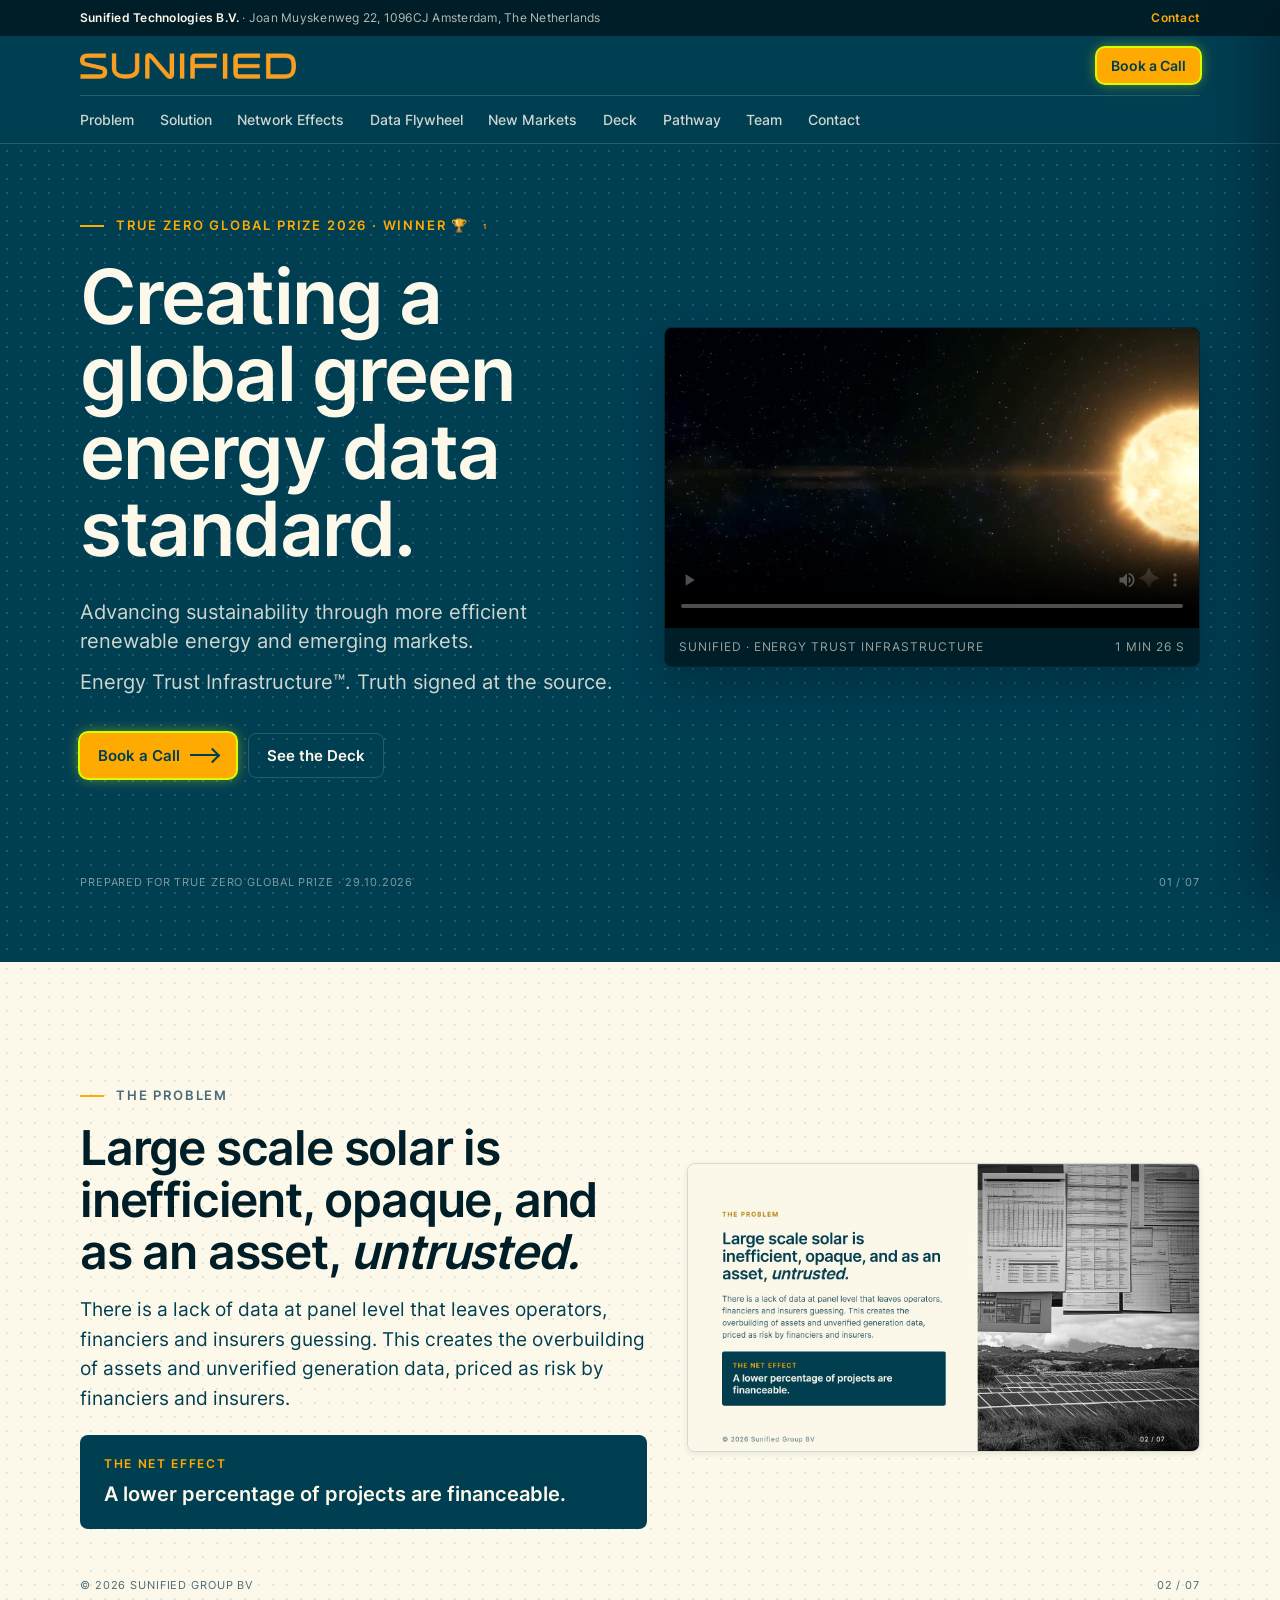
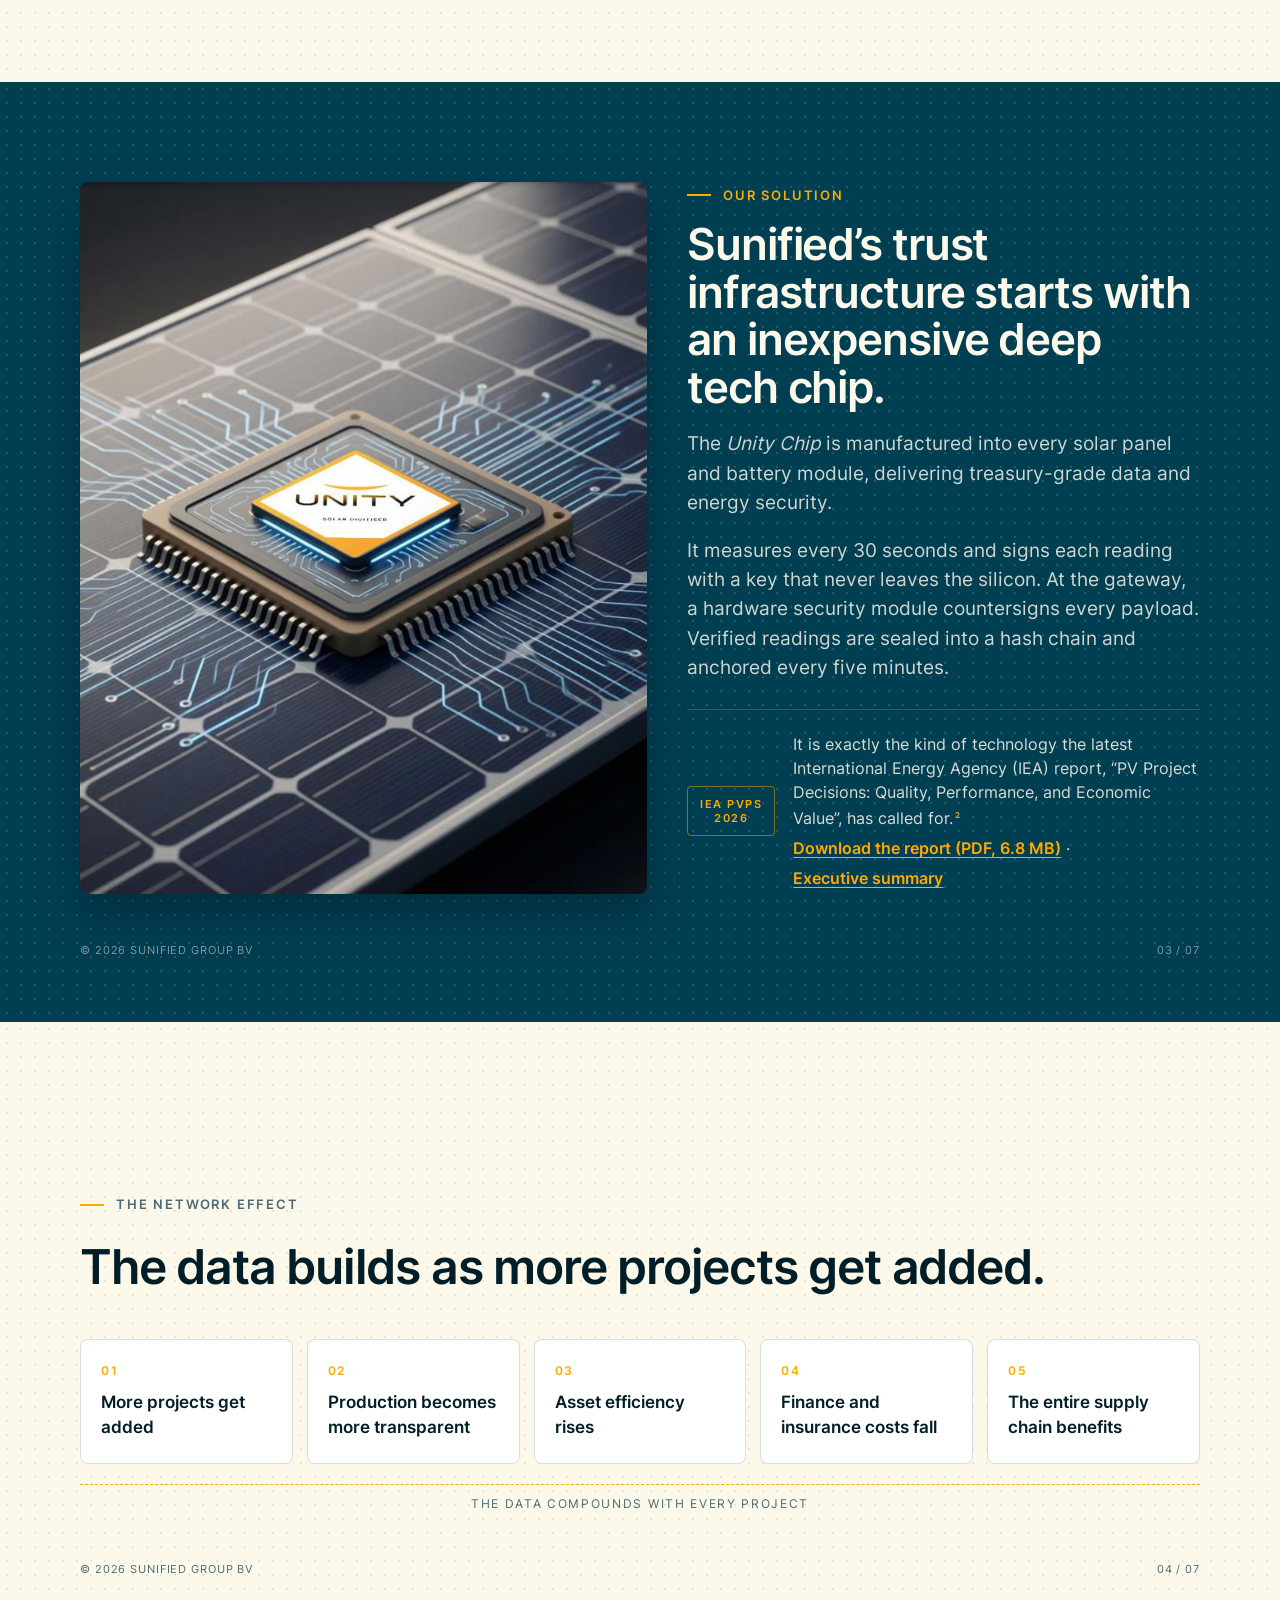
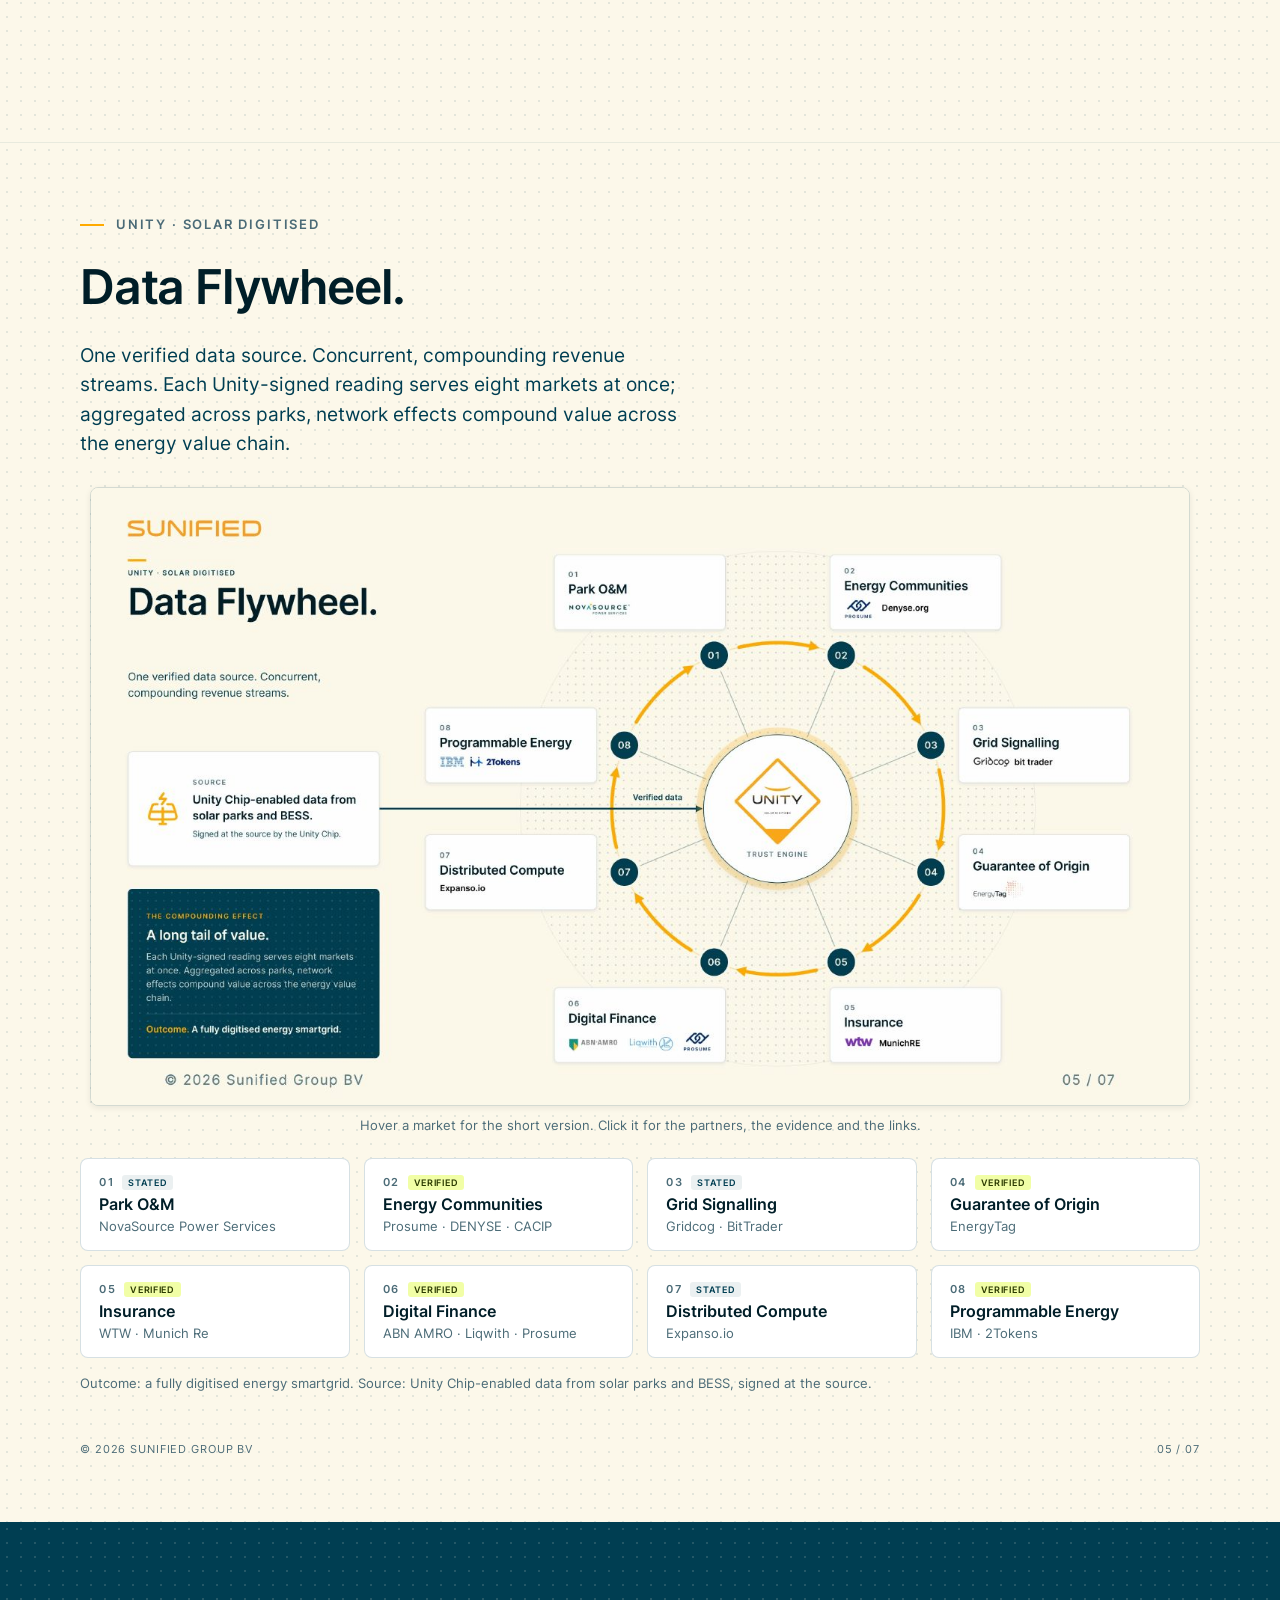
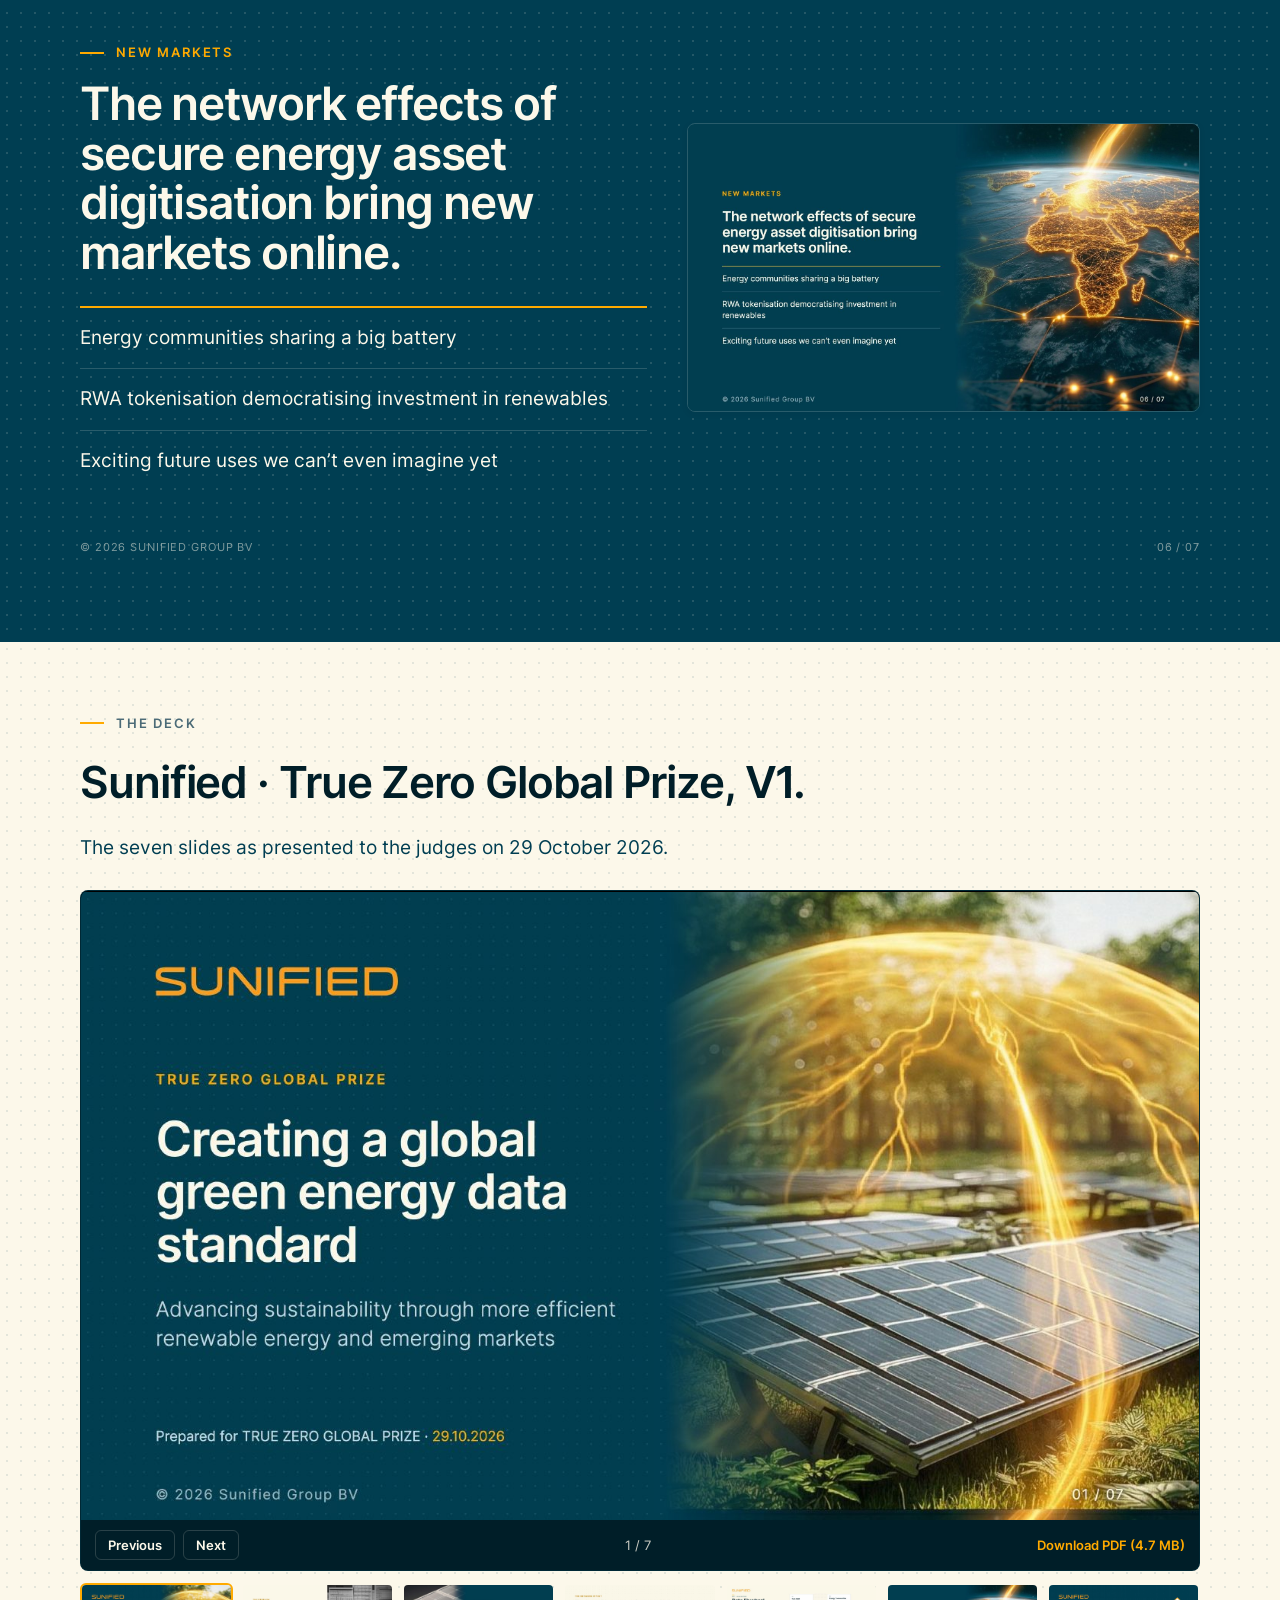
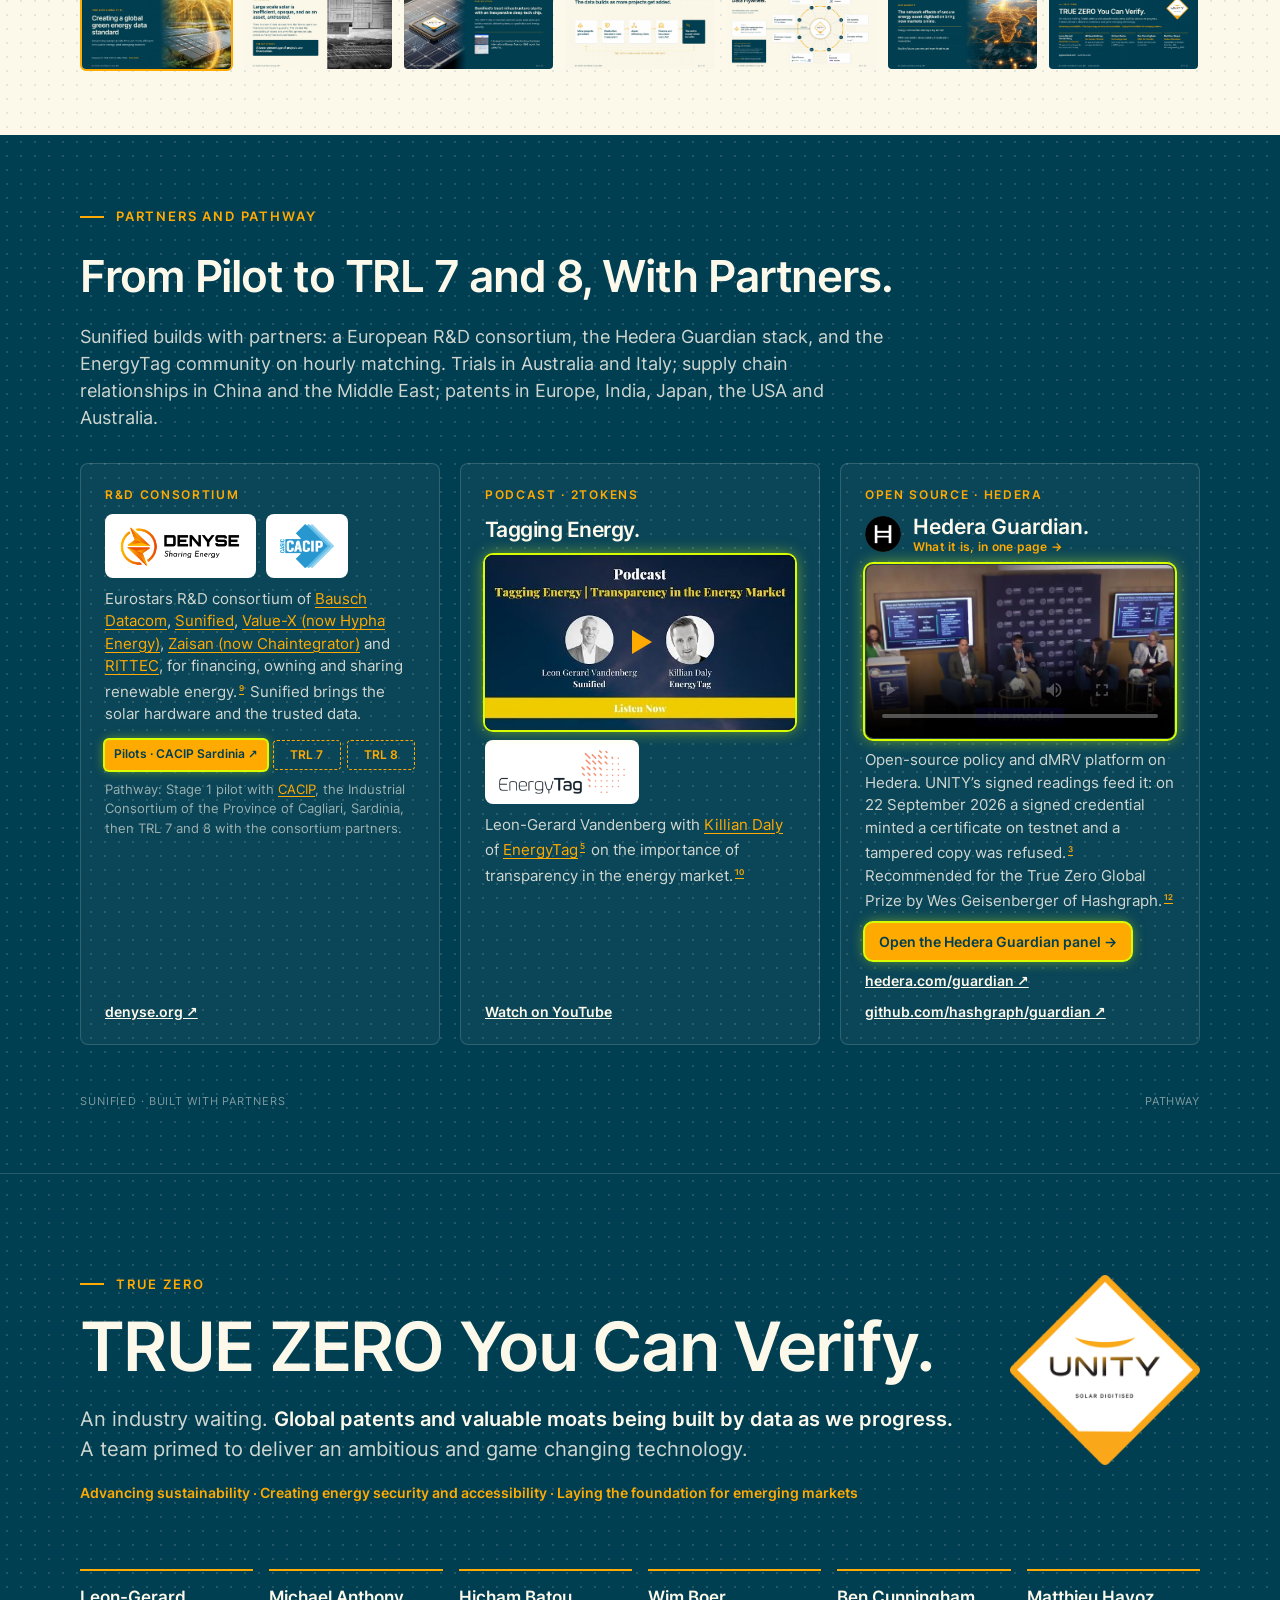
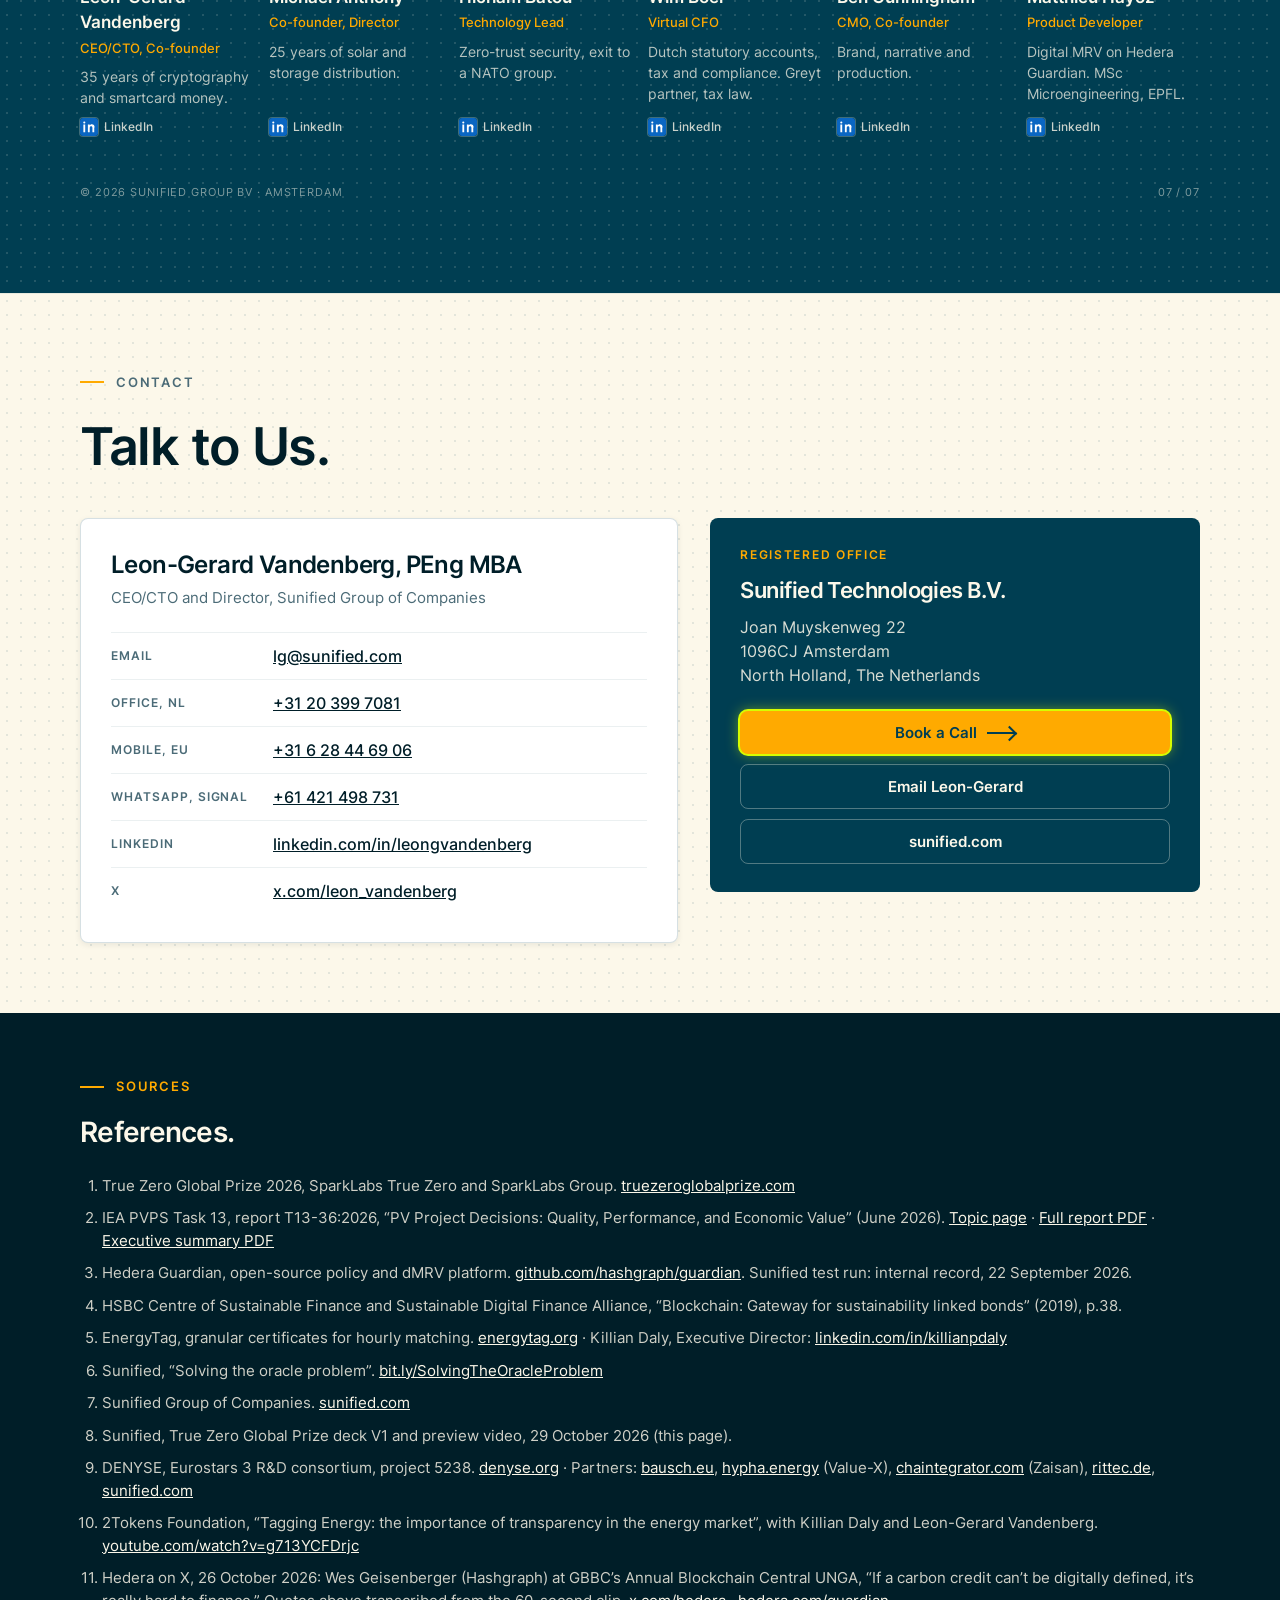
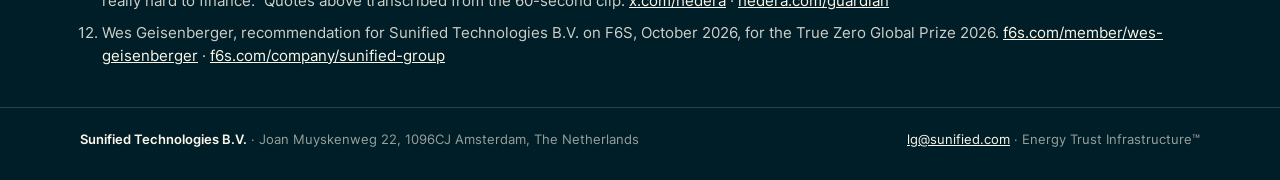
==== commit bf36a1d2: "Change landing tag from Finalist to Winner trophy" ====
--- a/index.html
+++ b/index.html
@@ -516,7 +516,7 @@
   <div class="dots"></div>
   <div class="wrap">
     <div class="main">
-      <div class="eye">True Zero Global Prize 2026 · Finalist<sup class="ref"><a href="#r1">1</a></sup></div>
+      <div class="eye">True Zero Global Prize 2026 · Winner 🏆<sup class="ref"><a href="#r1">1</a></sup></div>
       <h1 id="h-hero">Creating a global green energy data standard.</h1>
       <div class="lines">
         <p>Advancing sustainability through more efficient renewable energy and emerging markets.</p>
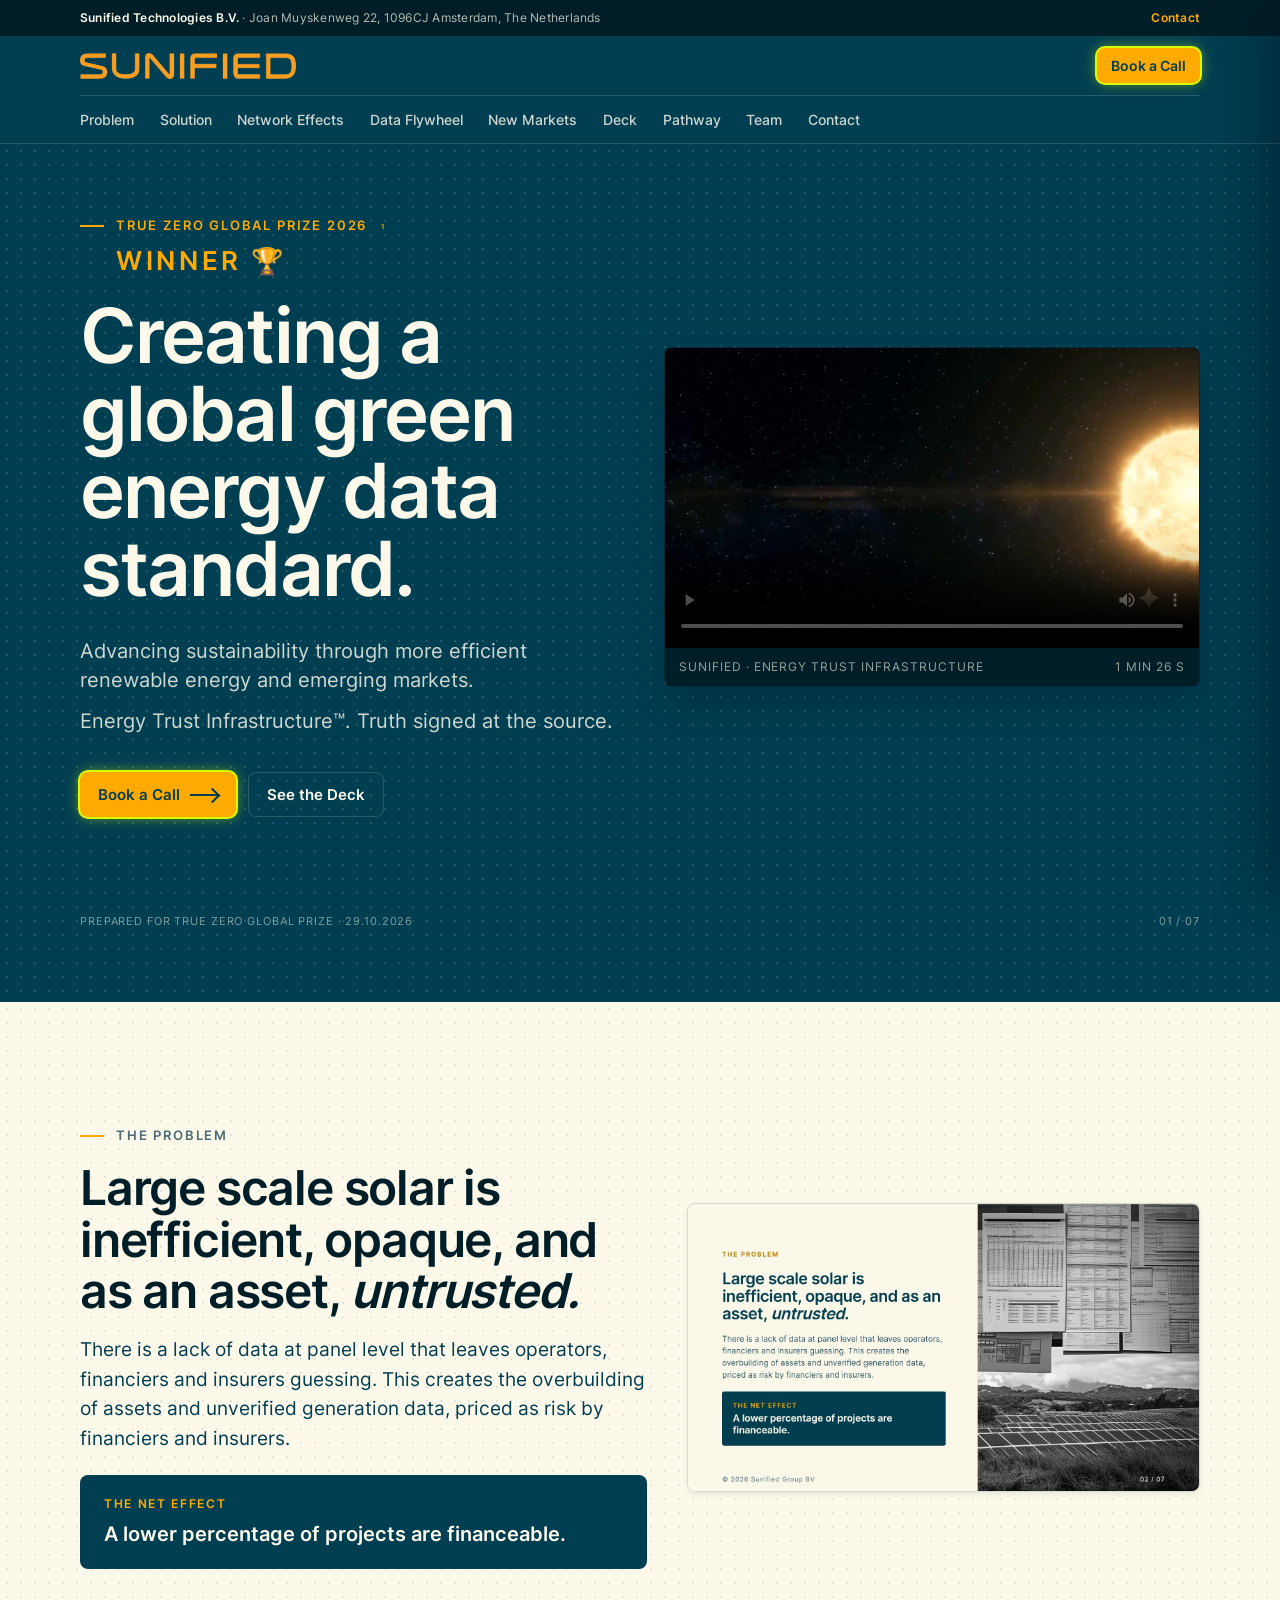
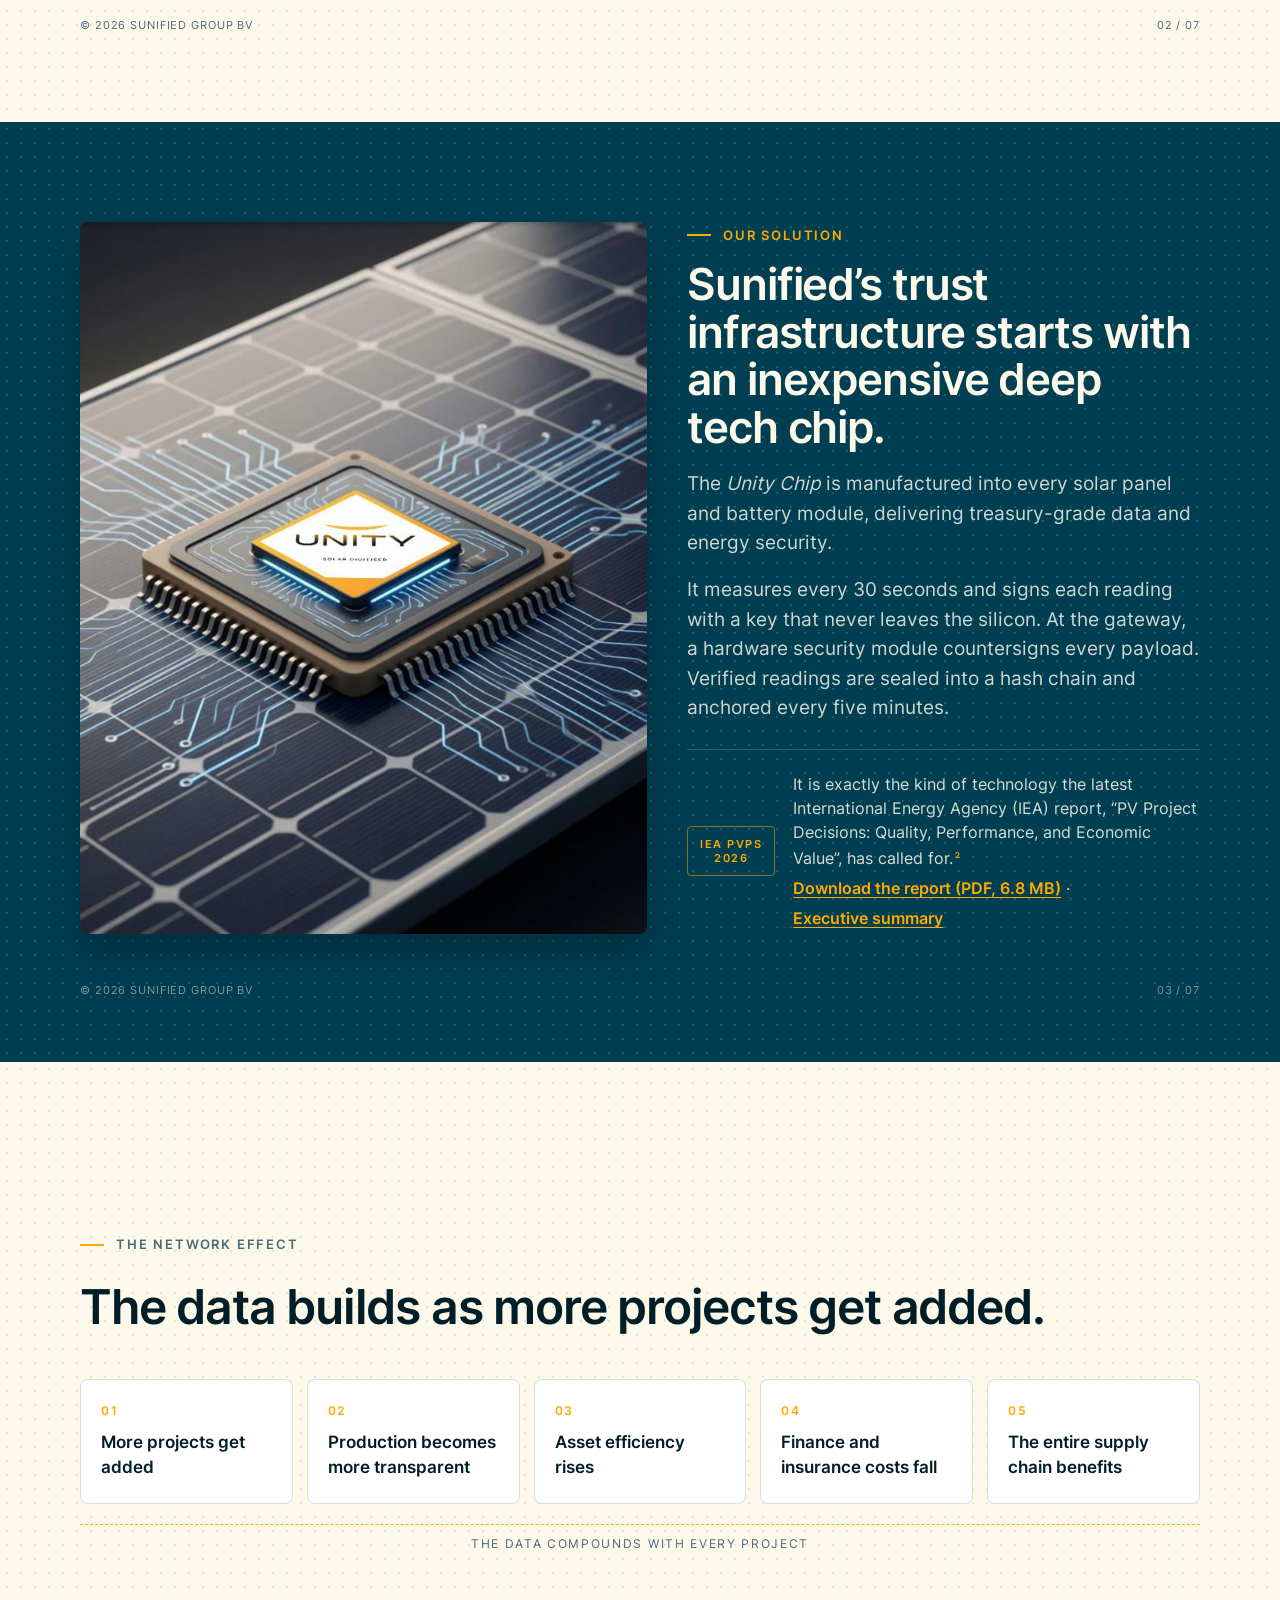
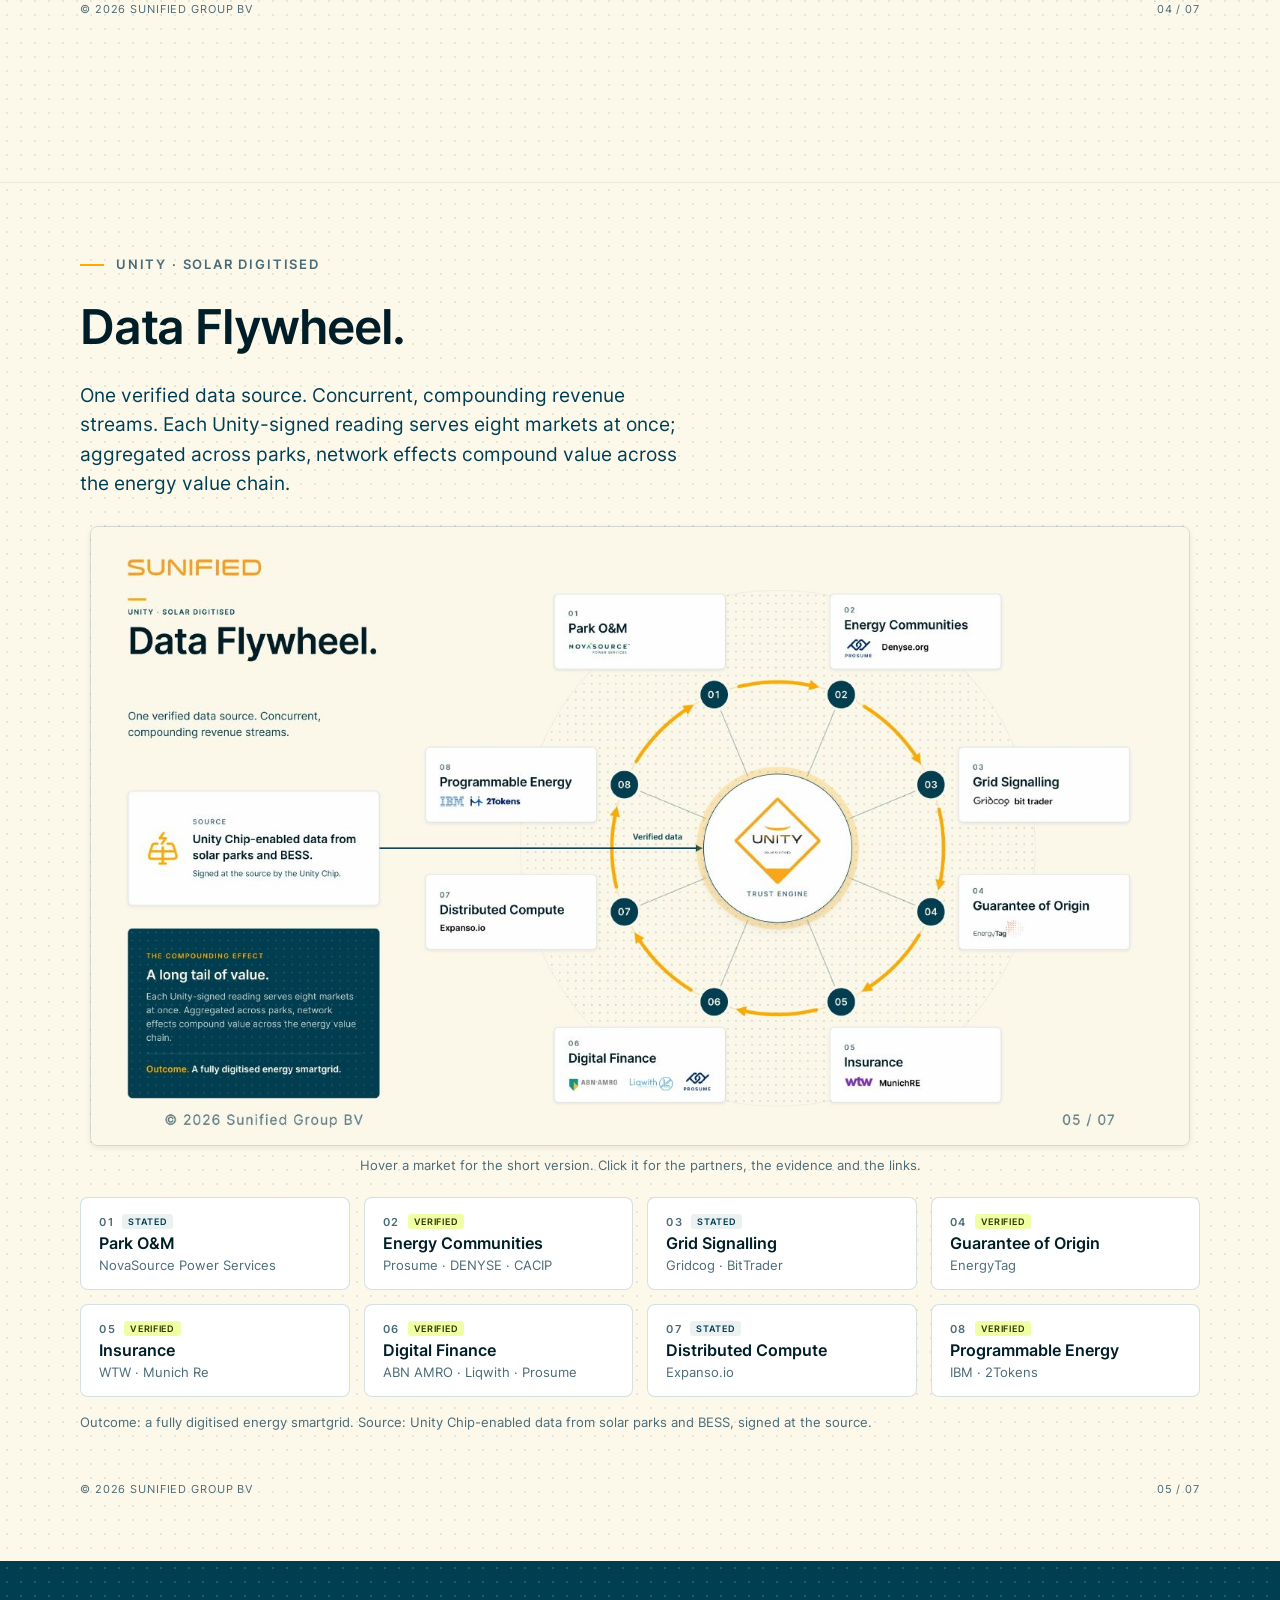
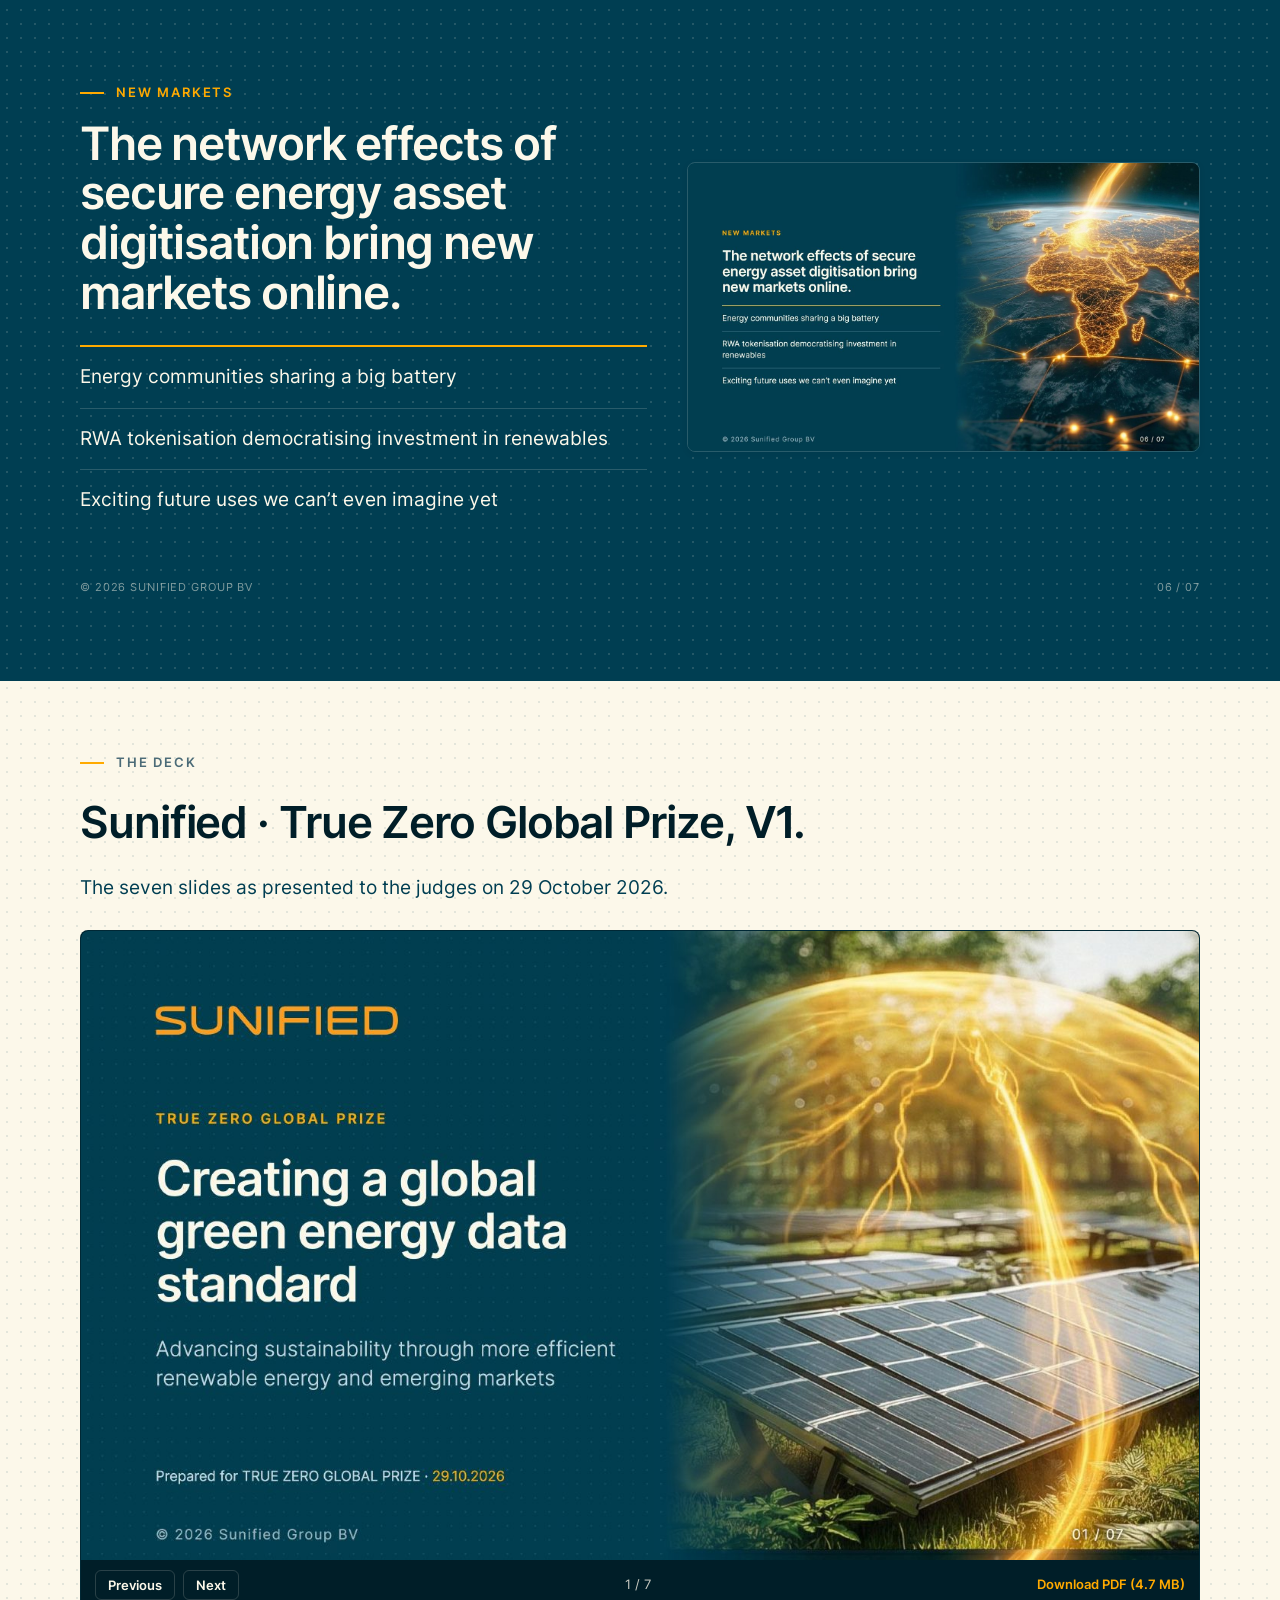
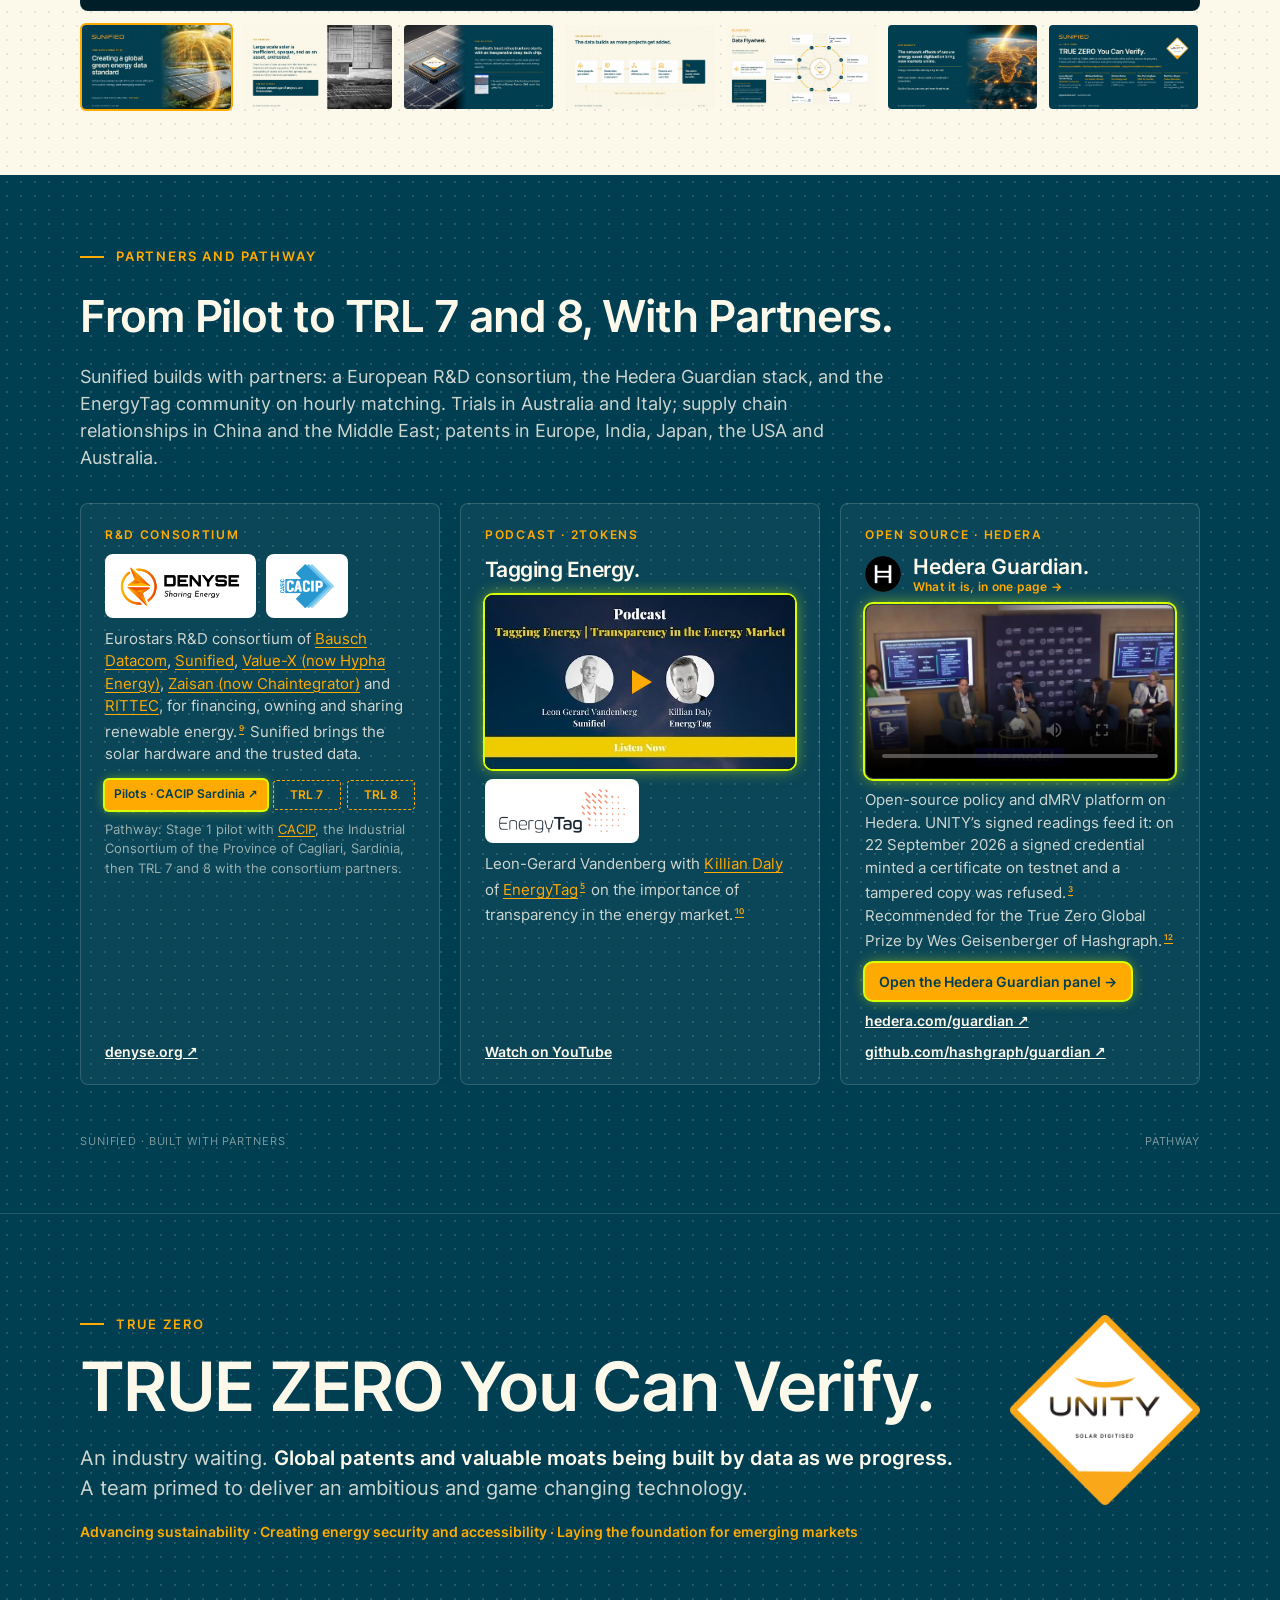
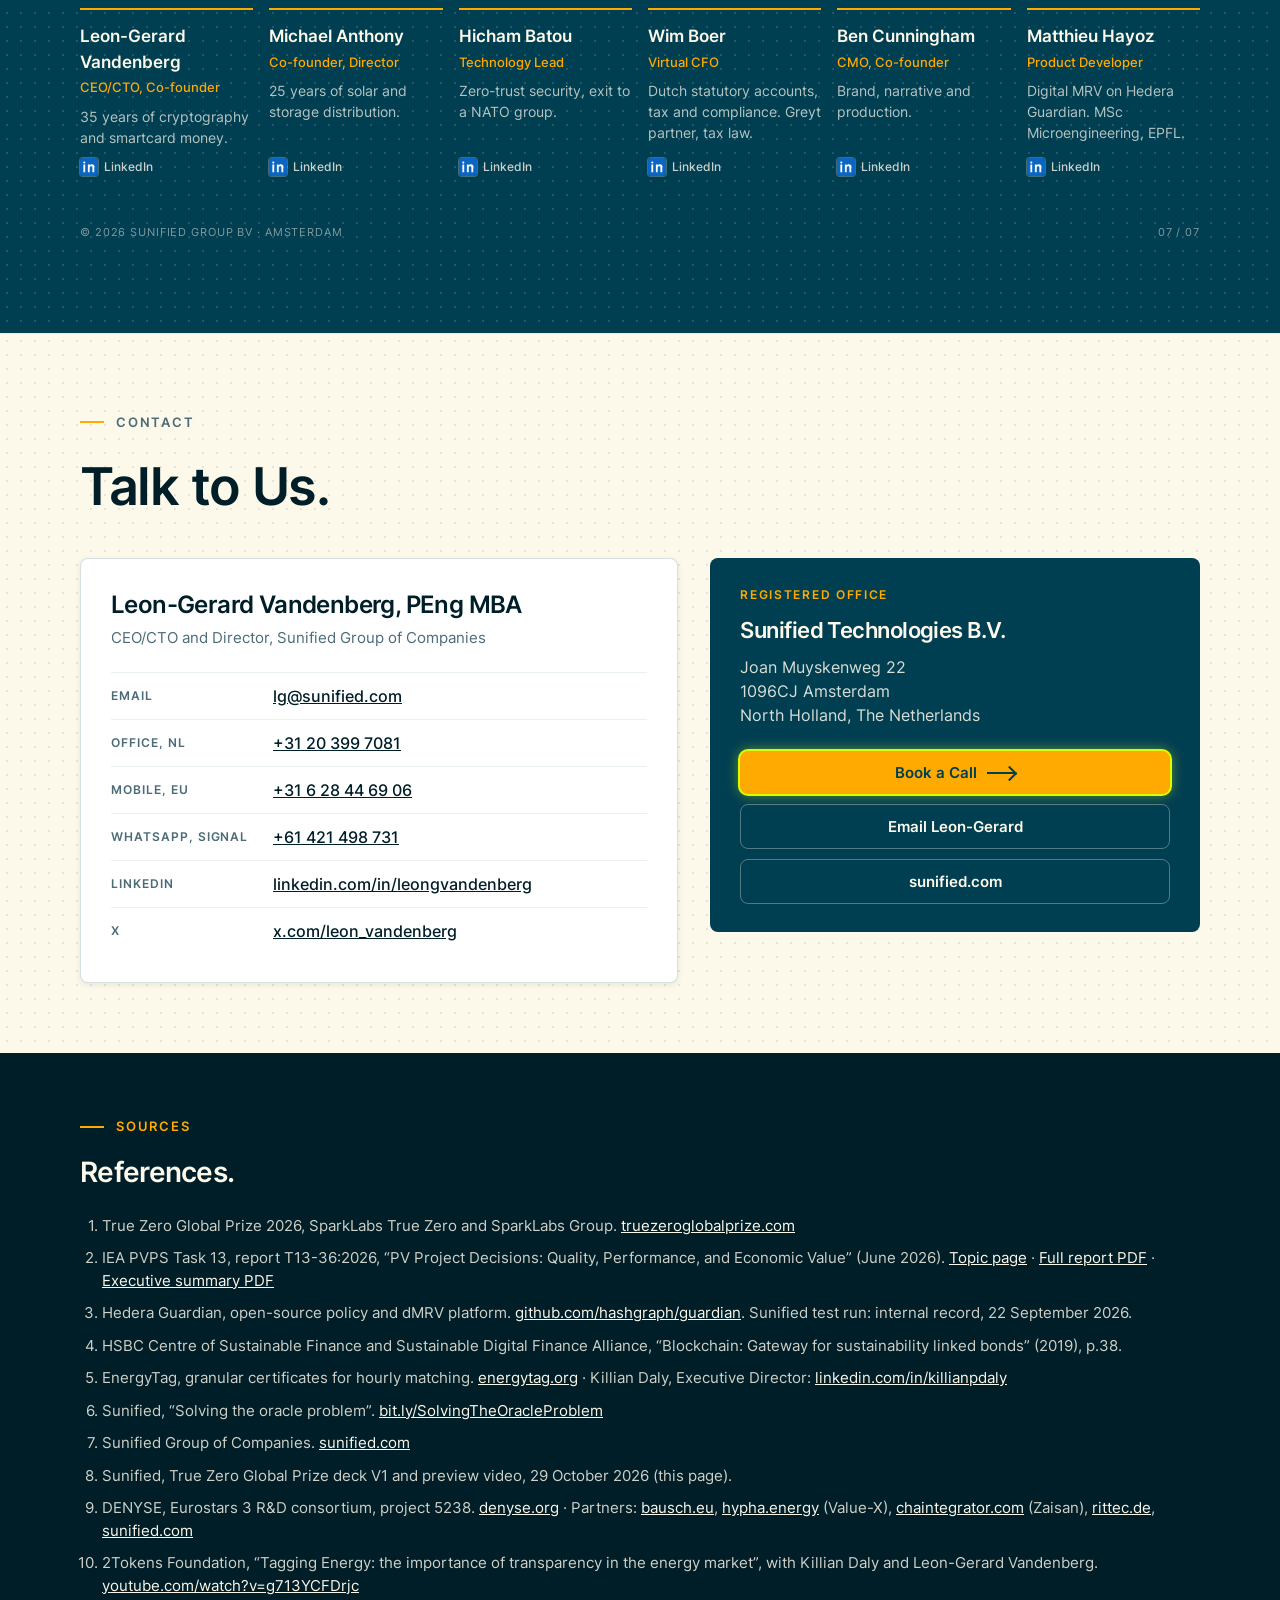
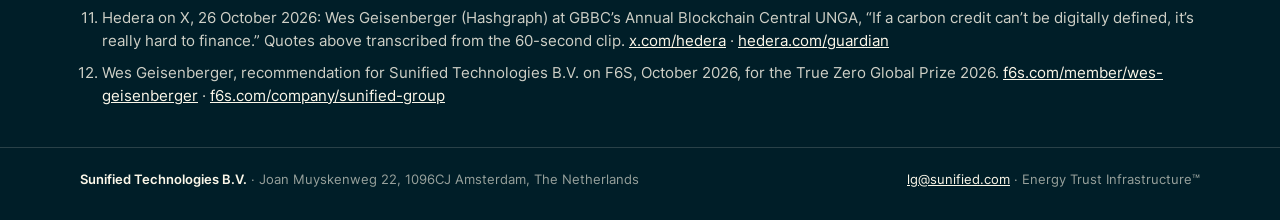
==== commit d7781960: "Put Winner trophy on its own larger nowrap line under the eye tag" ====
--- a/index.html
+++ b/index.html
@@ -479,6 +479,30 @@
 .yt iframe{position:absolute;inset:0;width:100%;height:100%;border:0;display:block}
 .card-video.neon{border-radius:8px;box-shadow:0 0 0 2px var(--green-pop),0 0 16px rgba(215,253,0,.6)}
 .card-video.neon:hover{box-shadow:0 0 0 2px var(--green-pop),0 0 24px rgba(215,253,0,.85)}
+
+/* Winner badge under hero eye: own line, never split trophy, mobile-first */
+.eye-win{
+  display:block;
+  margin:8px 0 0;
+  padding-left:36px; /* 24px bar + 12px gap, align under eye text */
+  font-size:22px;
+  font-weight:700;
+  letter-spacing:var(--tracking-xwide);
+  text-transform:uppercase;
+  white-space:nowrap;
+  line-height:1.15;
+  color:var(--sun-orange);
+}
+.dark .eye-win{color:var(--sun-orange)}
+.light .eye-win{color:var(--sun-orange)}
+@media(min-width:700px){
+  .eye-win{font-size:26px;margin-top:10px}
+}
+@media(max-width:359px){
+  .eye-win{font-size:20px;padding-left:0}
+  .eye{flex-wrap:wrap}
+}
+
 </style>
 </head>
 <body>
@@ -516,7 +540,8 @@
   <div class="dots"></div>
   <div class="wrap">
     <div class="main">
-      <div class="eye">True Zero Global Prize 2026 · Winner 🏆<sup class="ref"><a href="#r1">1</a></sup></div>
+      <div class="eye">True Zero Global Prize 2026<sup class="ref"><a href="#r1">1</a></sup></div>
+      <div class="eye-win">Winner 🏆</div>
       <h1 id="h-hero">Creating a global green energy data standard.</h1>
       <div class="lines">
         <p>Advancing sustainability through more efficient renewable energy and emerging markets.</p>
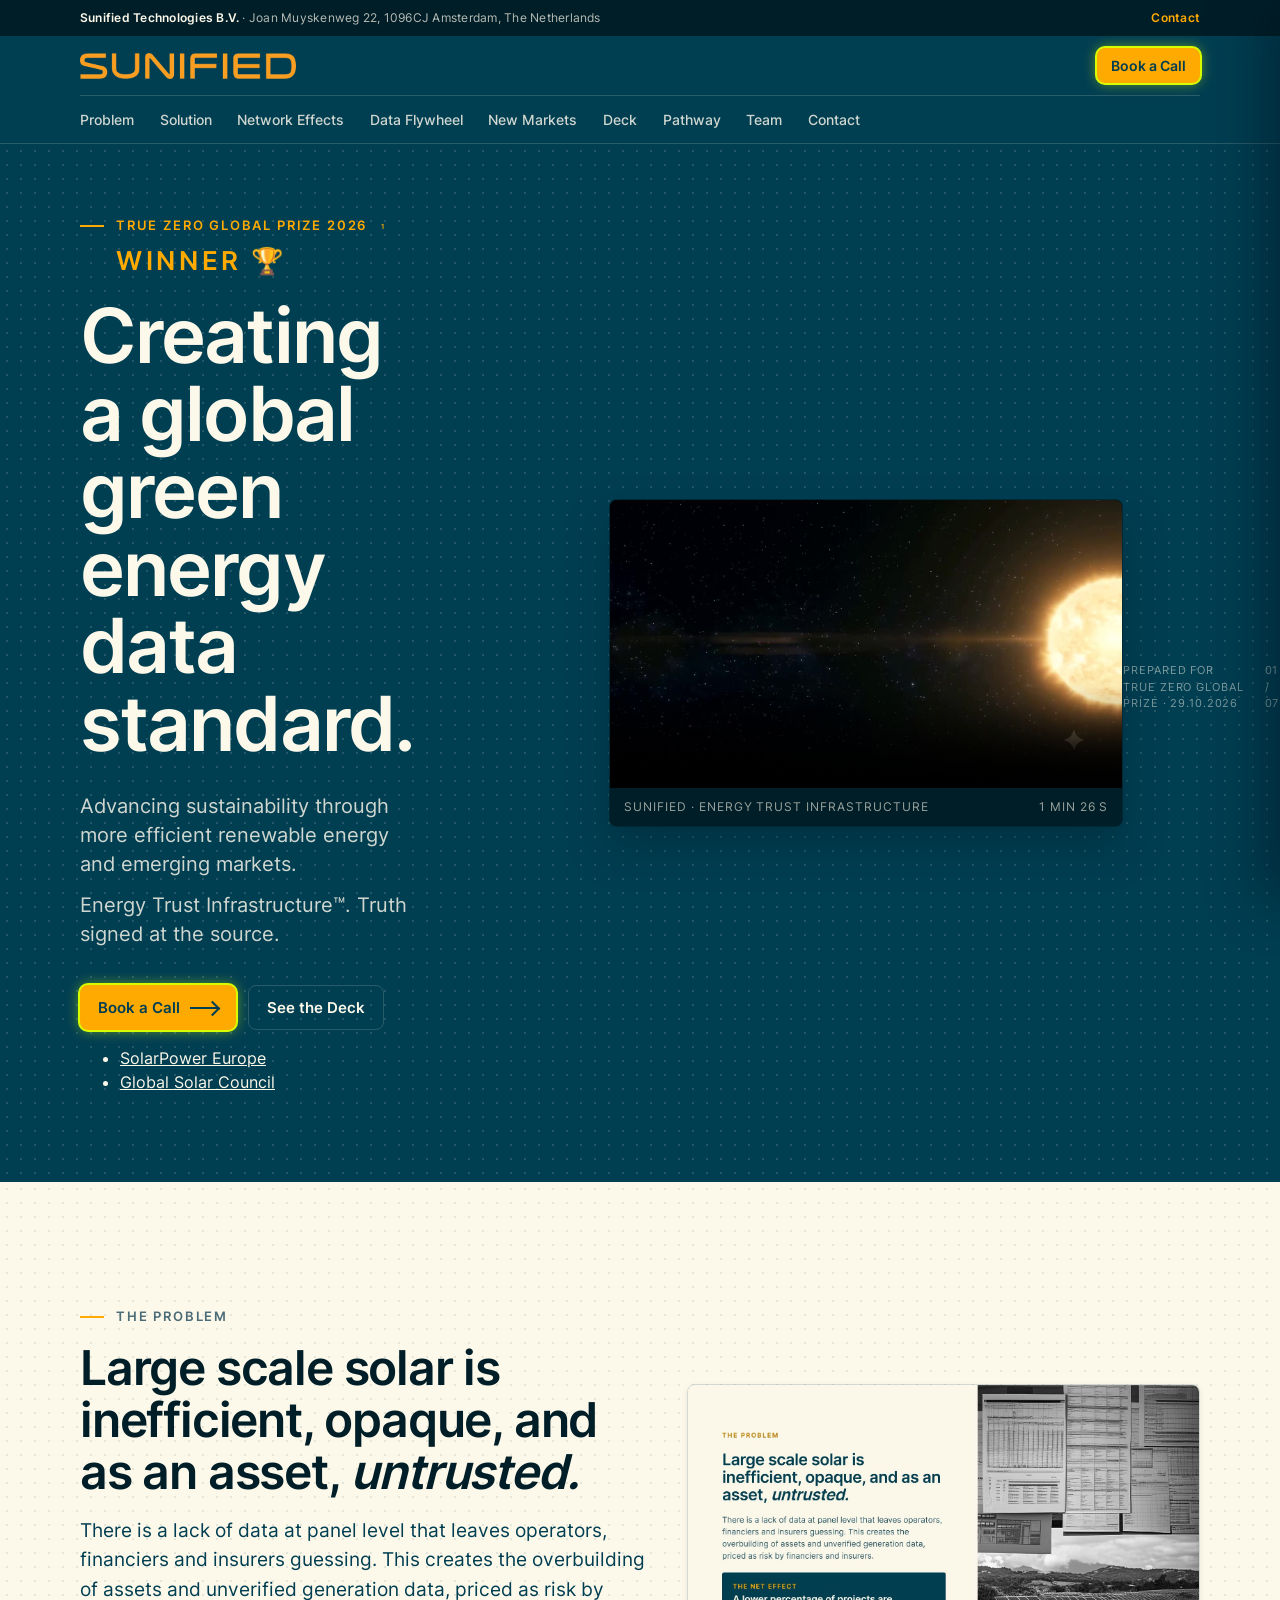
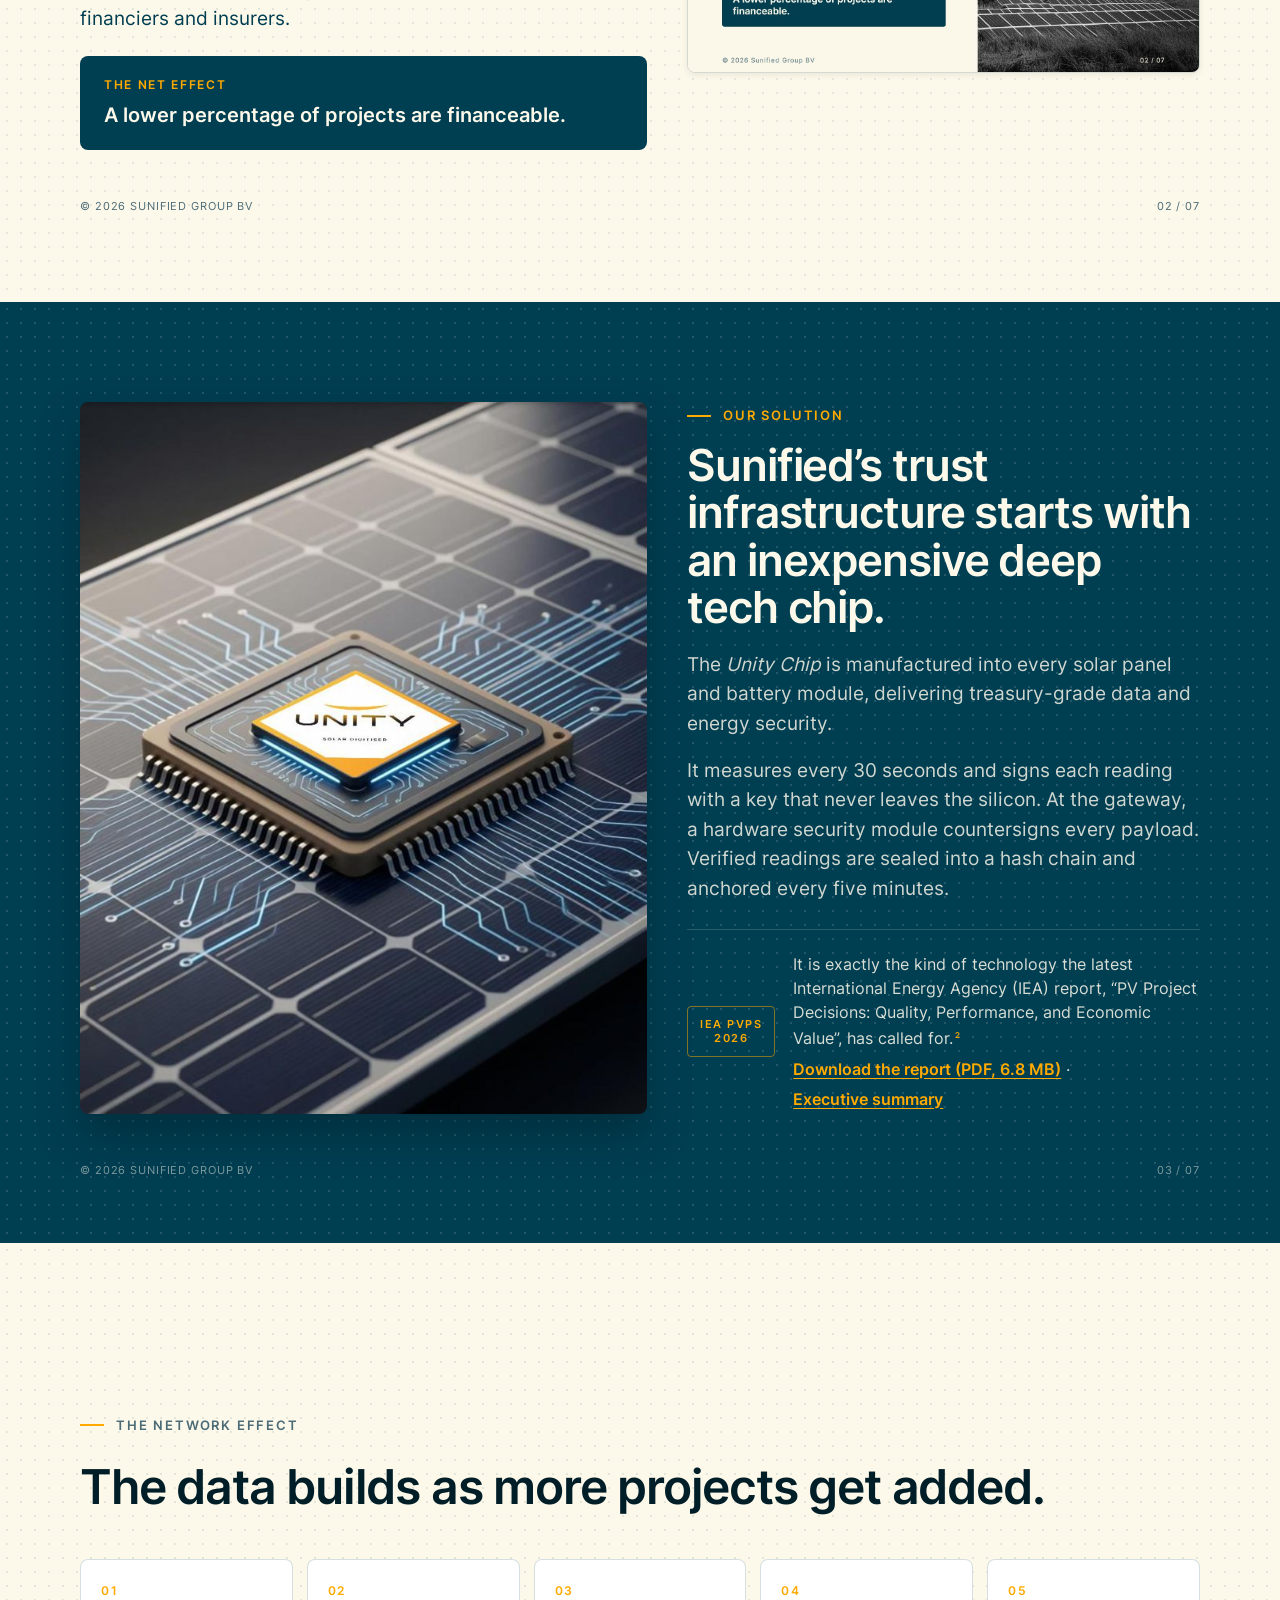
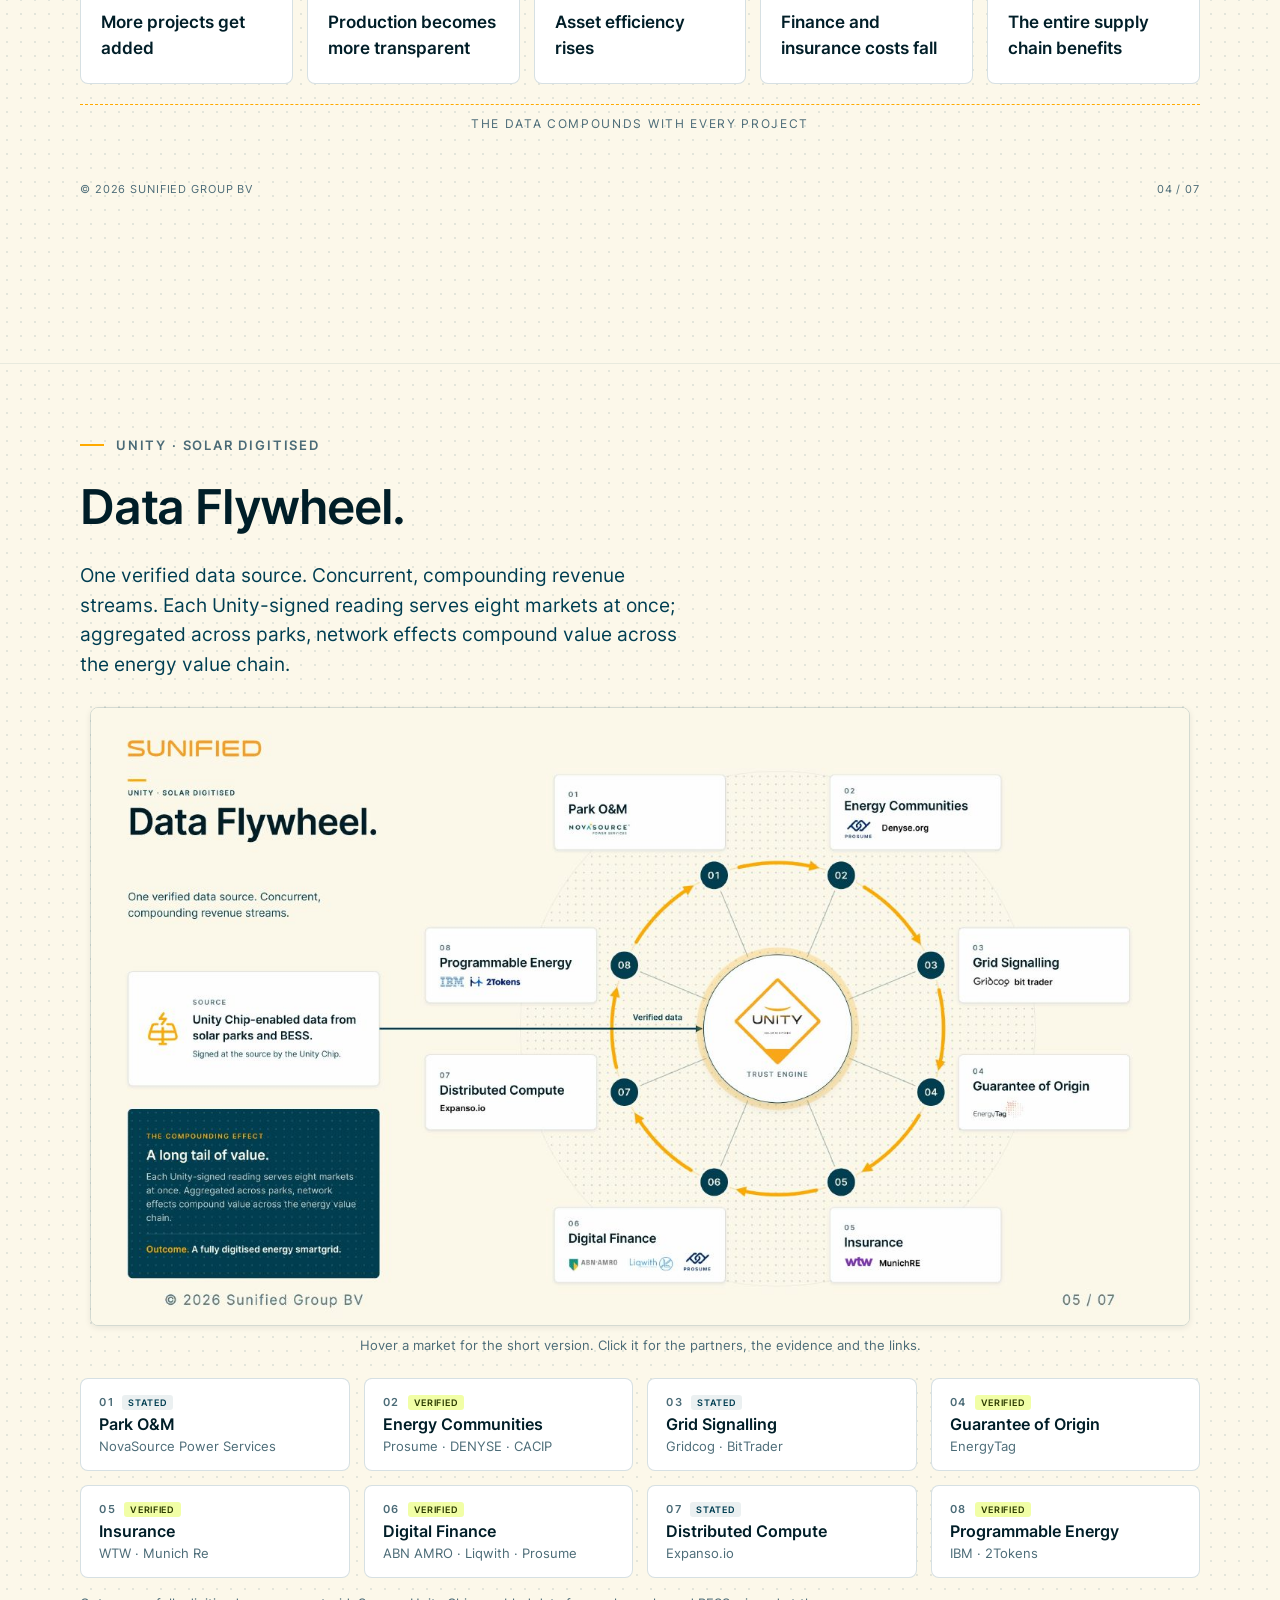
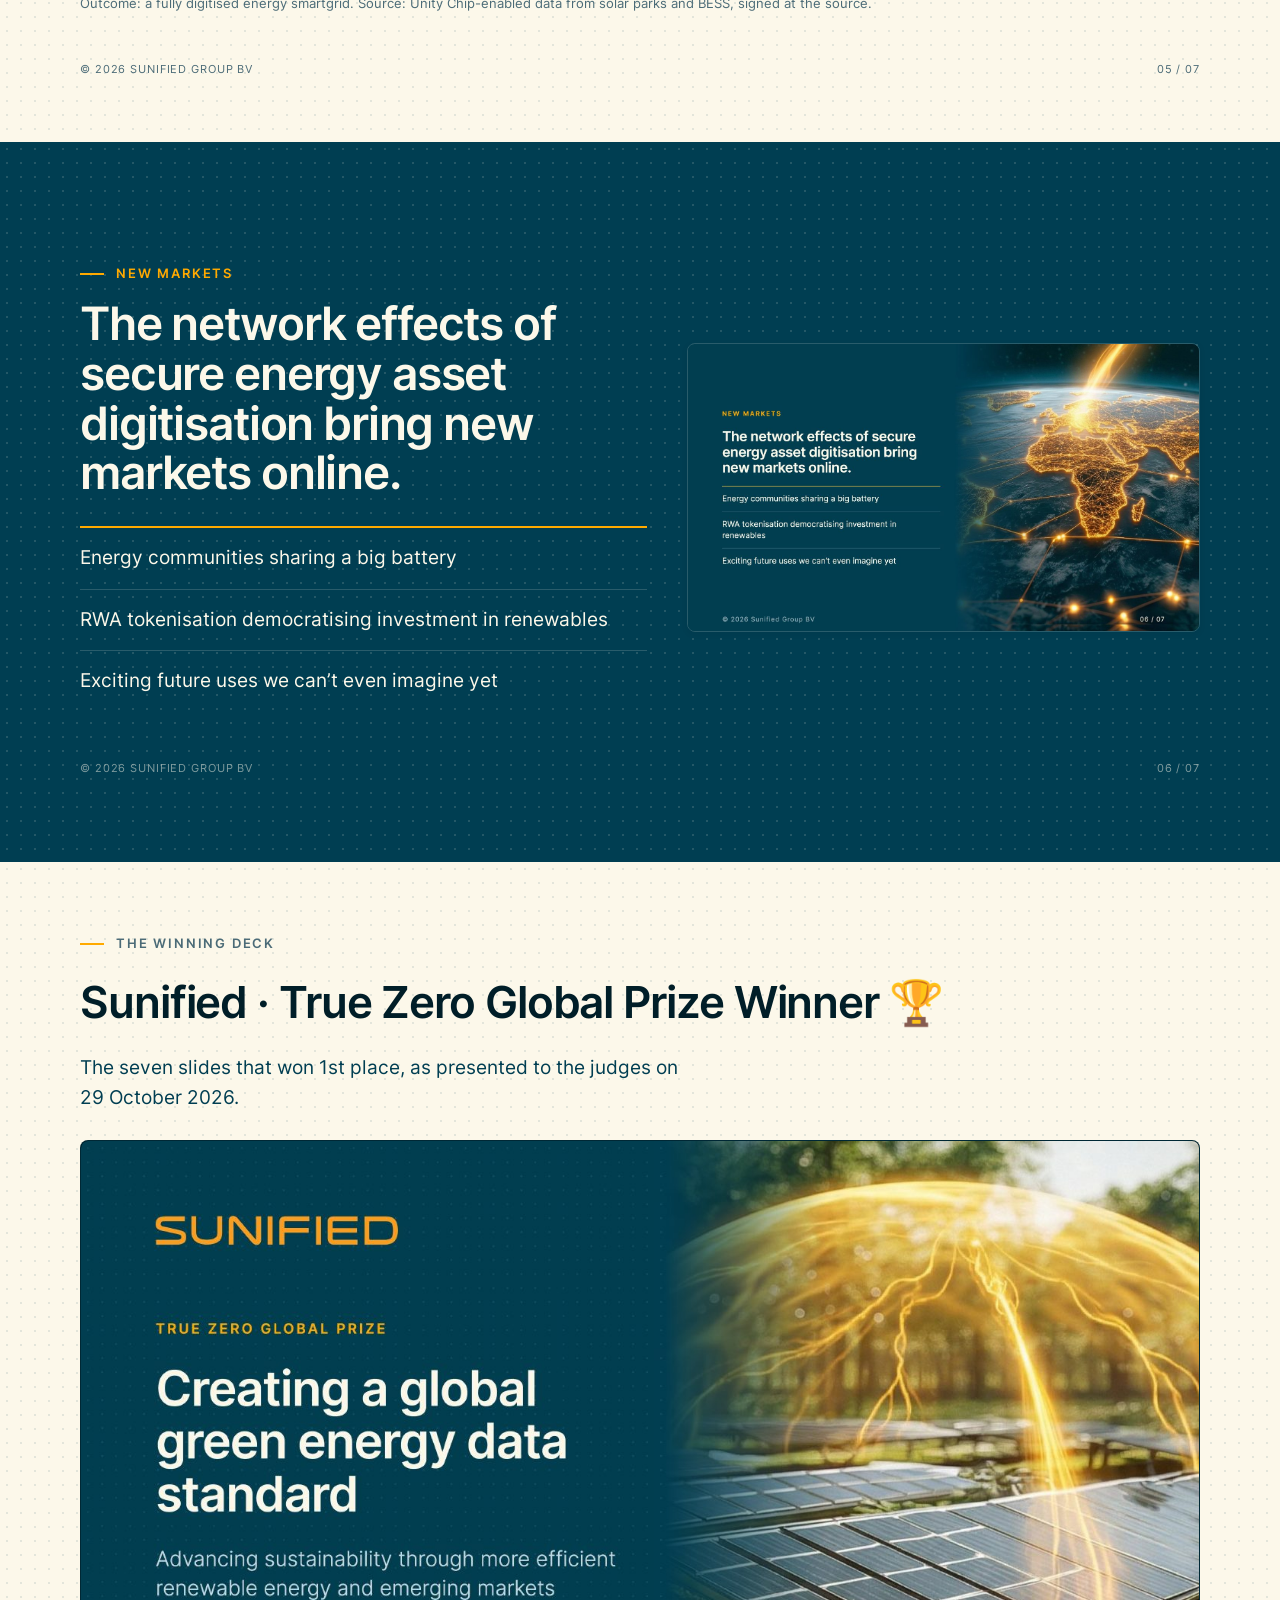
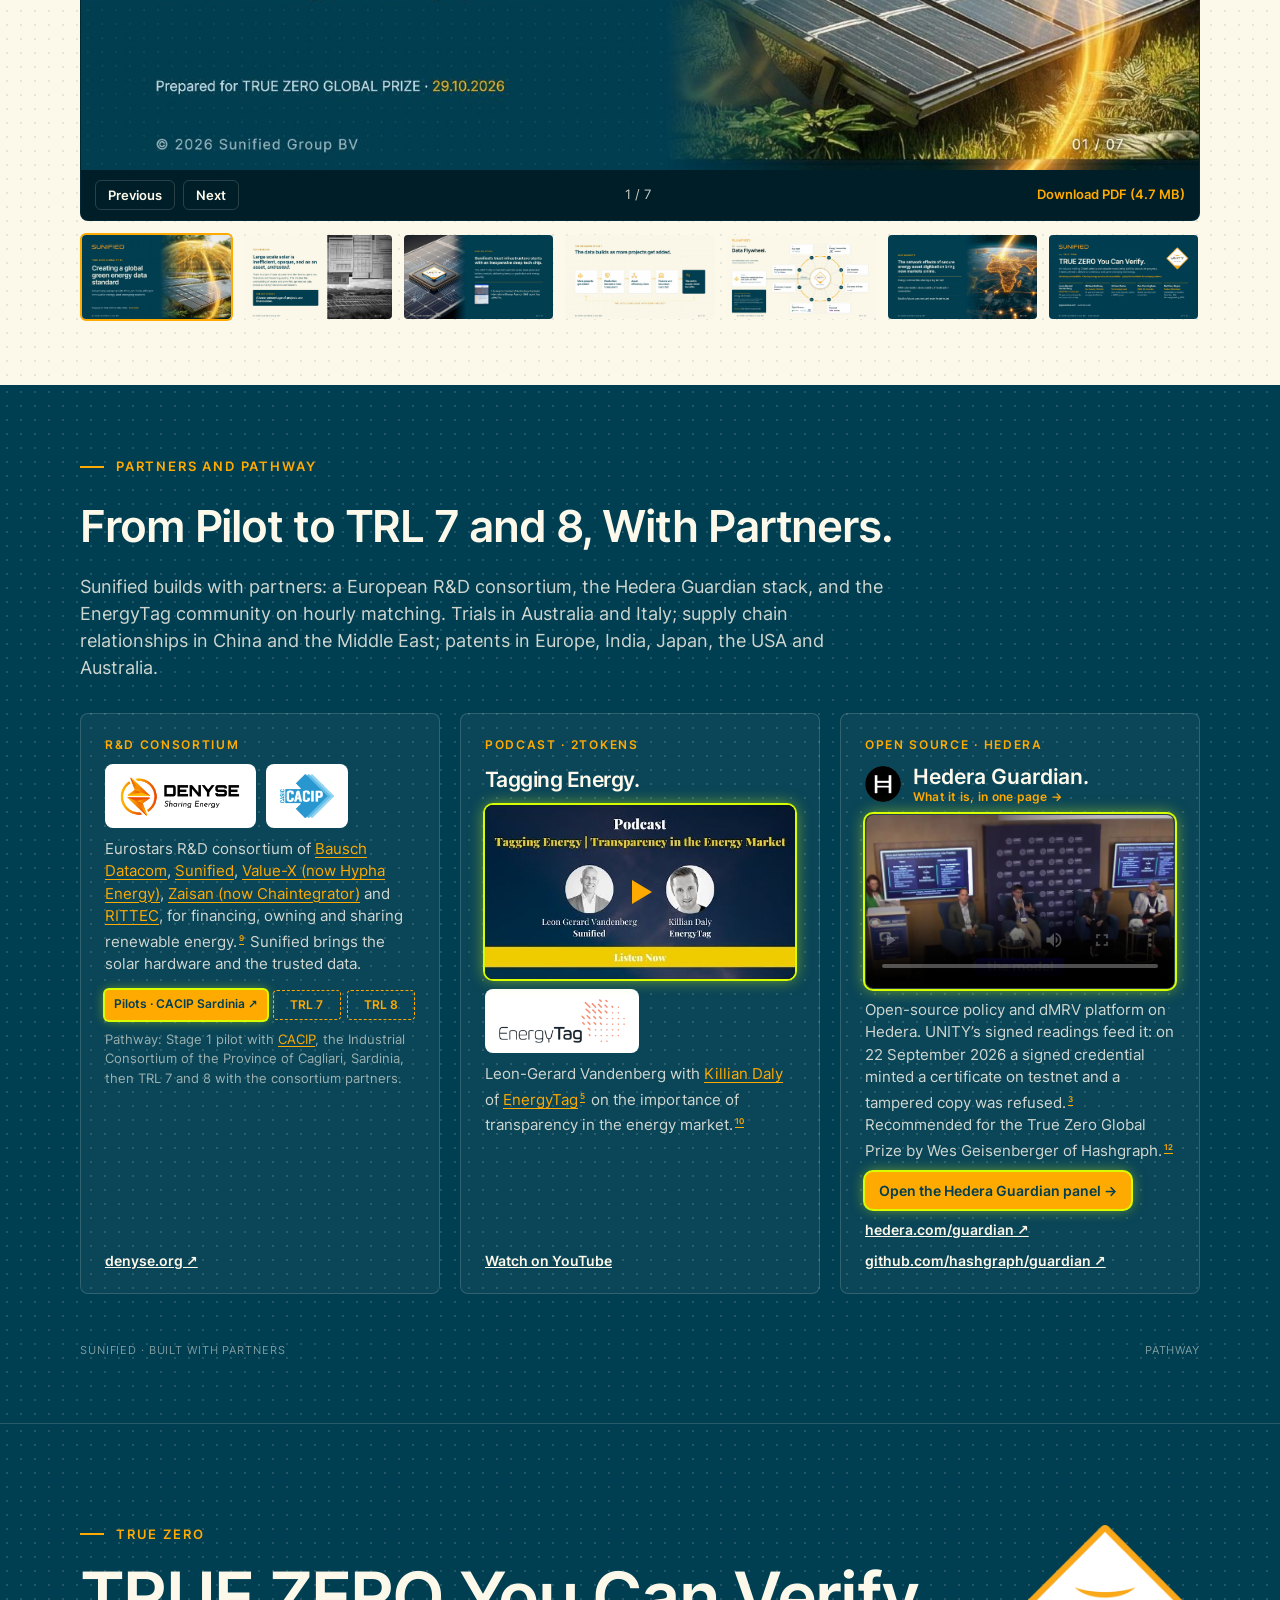
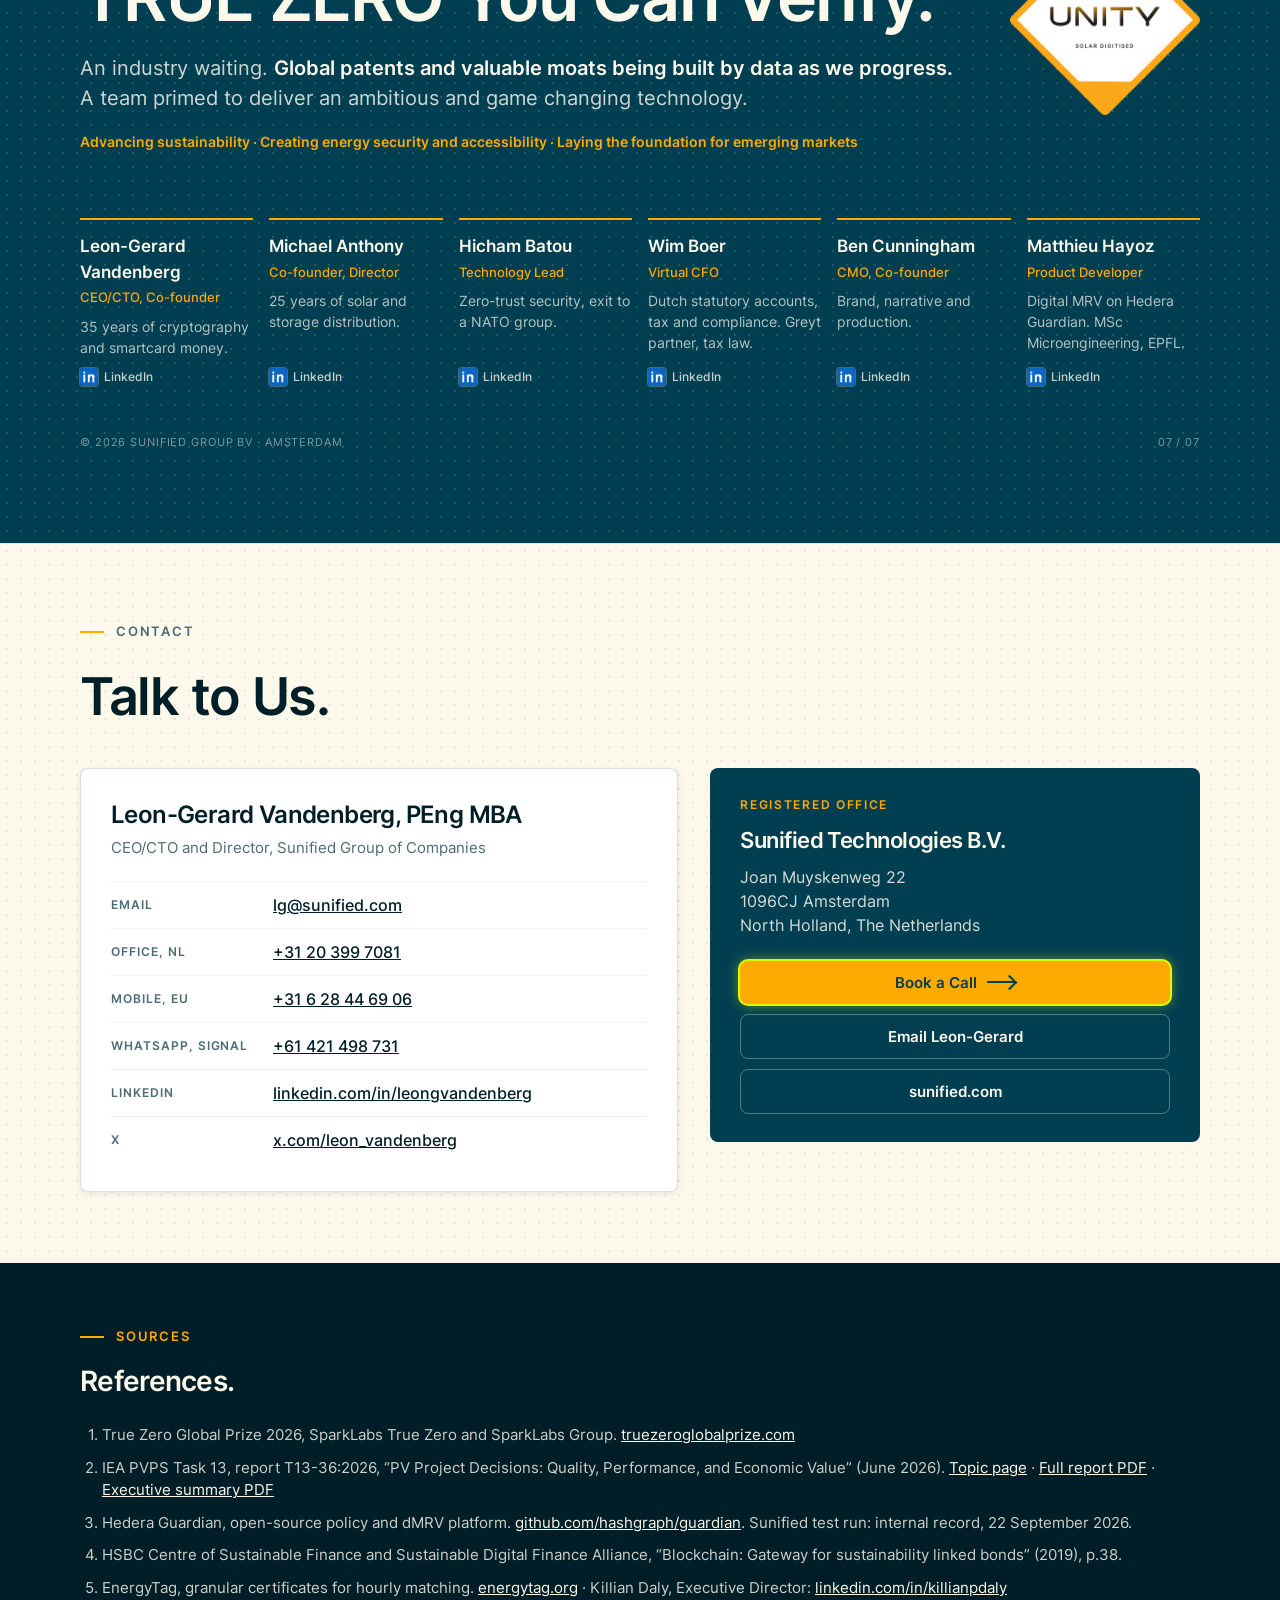
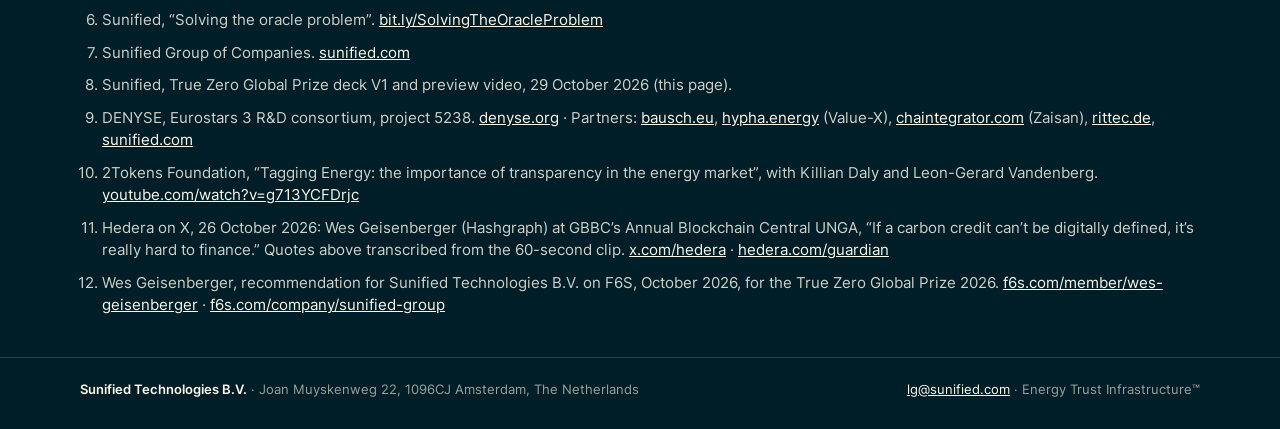
==== commit 5788631e: "Update deck section to The Winning Deck wording" ====
--- a/index.html
+++ b/index.html
@@ -503,6 +503,12 @@
   .eye{flex-wrap:wrap}
 }
 
+
+/* Keep Winner trophy with the word in deck heading */
+.nowrap-win{white-space:nowrap}
+
+
+
 </style>
 </head>
 <body>
@@ -550,6 +556,11 @@
       <div class="actions">
         <a class="btn primary" href="https://calendly.com/lgv" target="_blank" rel="noopener">Book a Call <span class="arrow"></span></a>
         <a class="btn ghost" href="#deck">See the Deck</a>
+      </div>
+        <ul>
+          <li><a href="https://cop31.spainpavilion.es/events/the-mobilization-generation-copy-copy-copy-copy-copy/" target="_blank" rel="noopener">SolarPower Europe</a></li>
+          <li><a href="https://www.linkedin.com/posts/electrifynow-electrifynow-cop31-ugcPost-7525534068344647680-xAFN" target="_blank" rel="noopener">Global Solar Council</a></li>
+        </ul>
       </div>
     </div>
     <div>
@@ -694,9 +705,9 @@
 <section id="deck" class="light slide" aria-labelledby="h-deck">
   <div class="dots"></div>
   <div class="wrap">
-    <div class="eye">The Deck</div>
-    <h2 id="h-deck" style="font-size:clamp(30px,3.8vw,44px);margin-top:16px">Sunified · True Zero Global Prize, V1.</h2>
-    <p class="lede-l">The seven slides as presented to the judges on 29 October 2026.</p>
+    <div class="eye">The Winning Deck</div>
+    <h2 id="h-deck" style="font-size:clamp(30px,3.8vw,44px);margin-top:16px">Sunified · True Zero Global Prize <span class="nowrap-win">Winner 🏆</span></h2>
+    <p class="lede-l">The seven slides that won 1st place, as presented to the judges on 29 October 2026.</p>
     <div class="deckv">
       <div class="stage" id="stage">
         <img src="media/slide-1.jpg" alt="Slide 1 of 7" class="on">
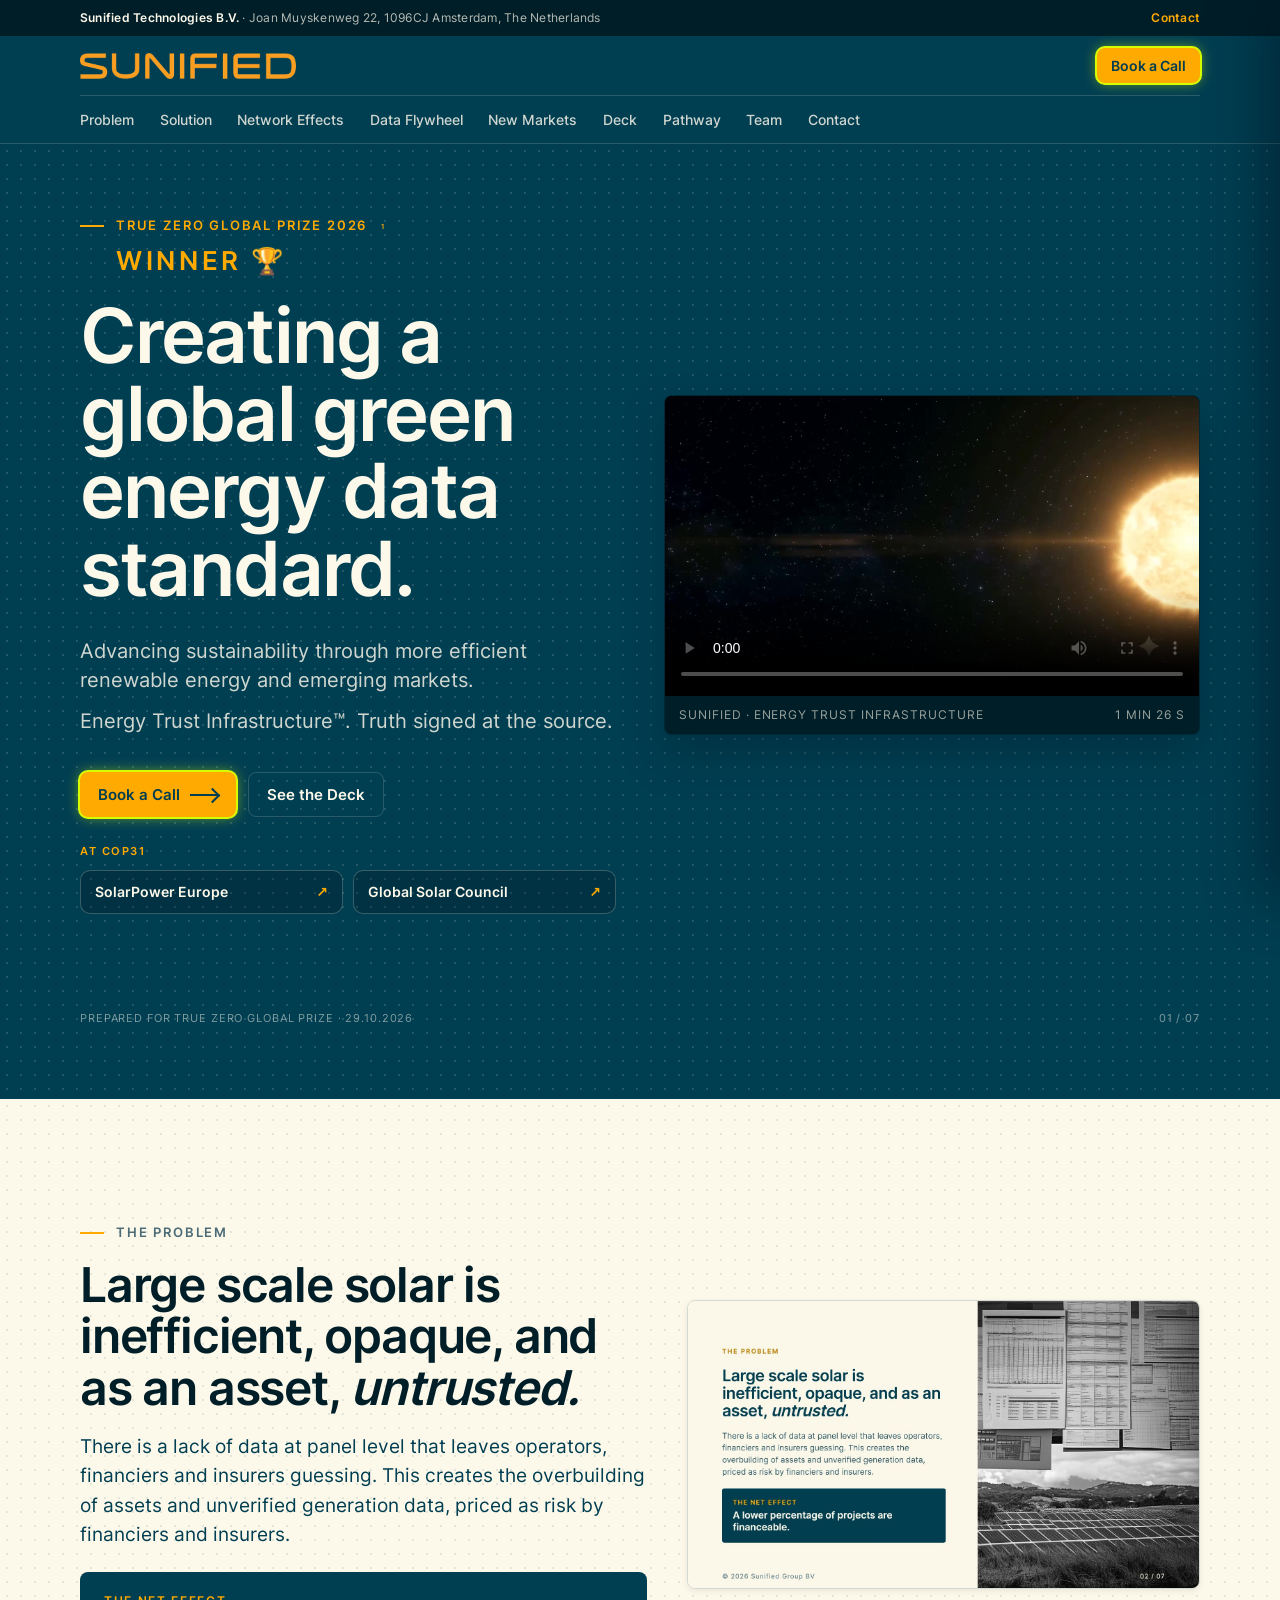
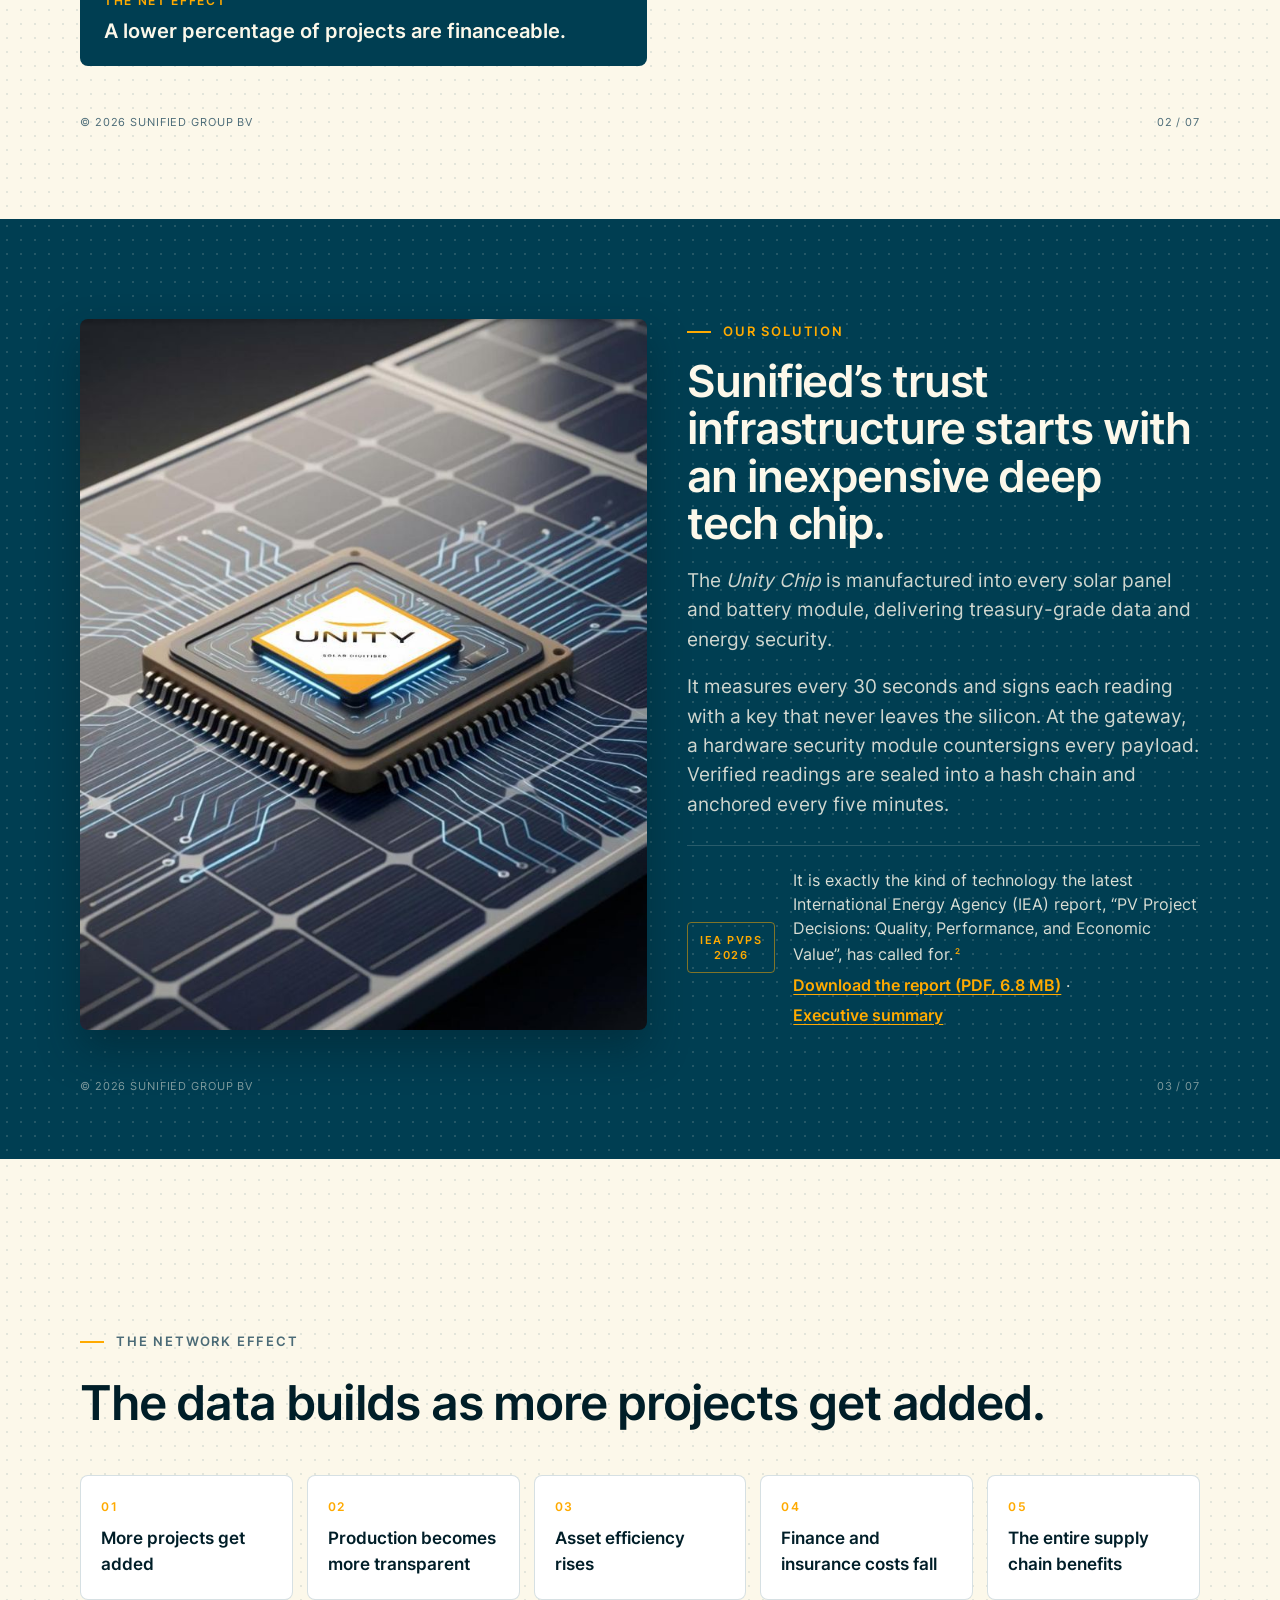
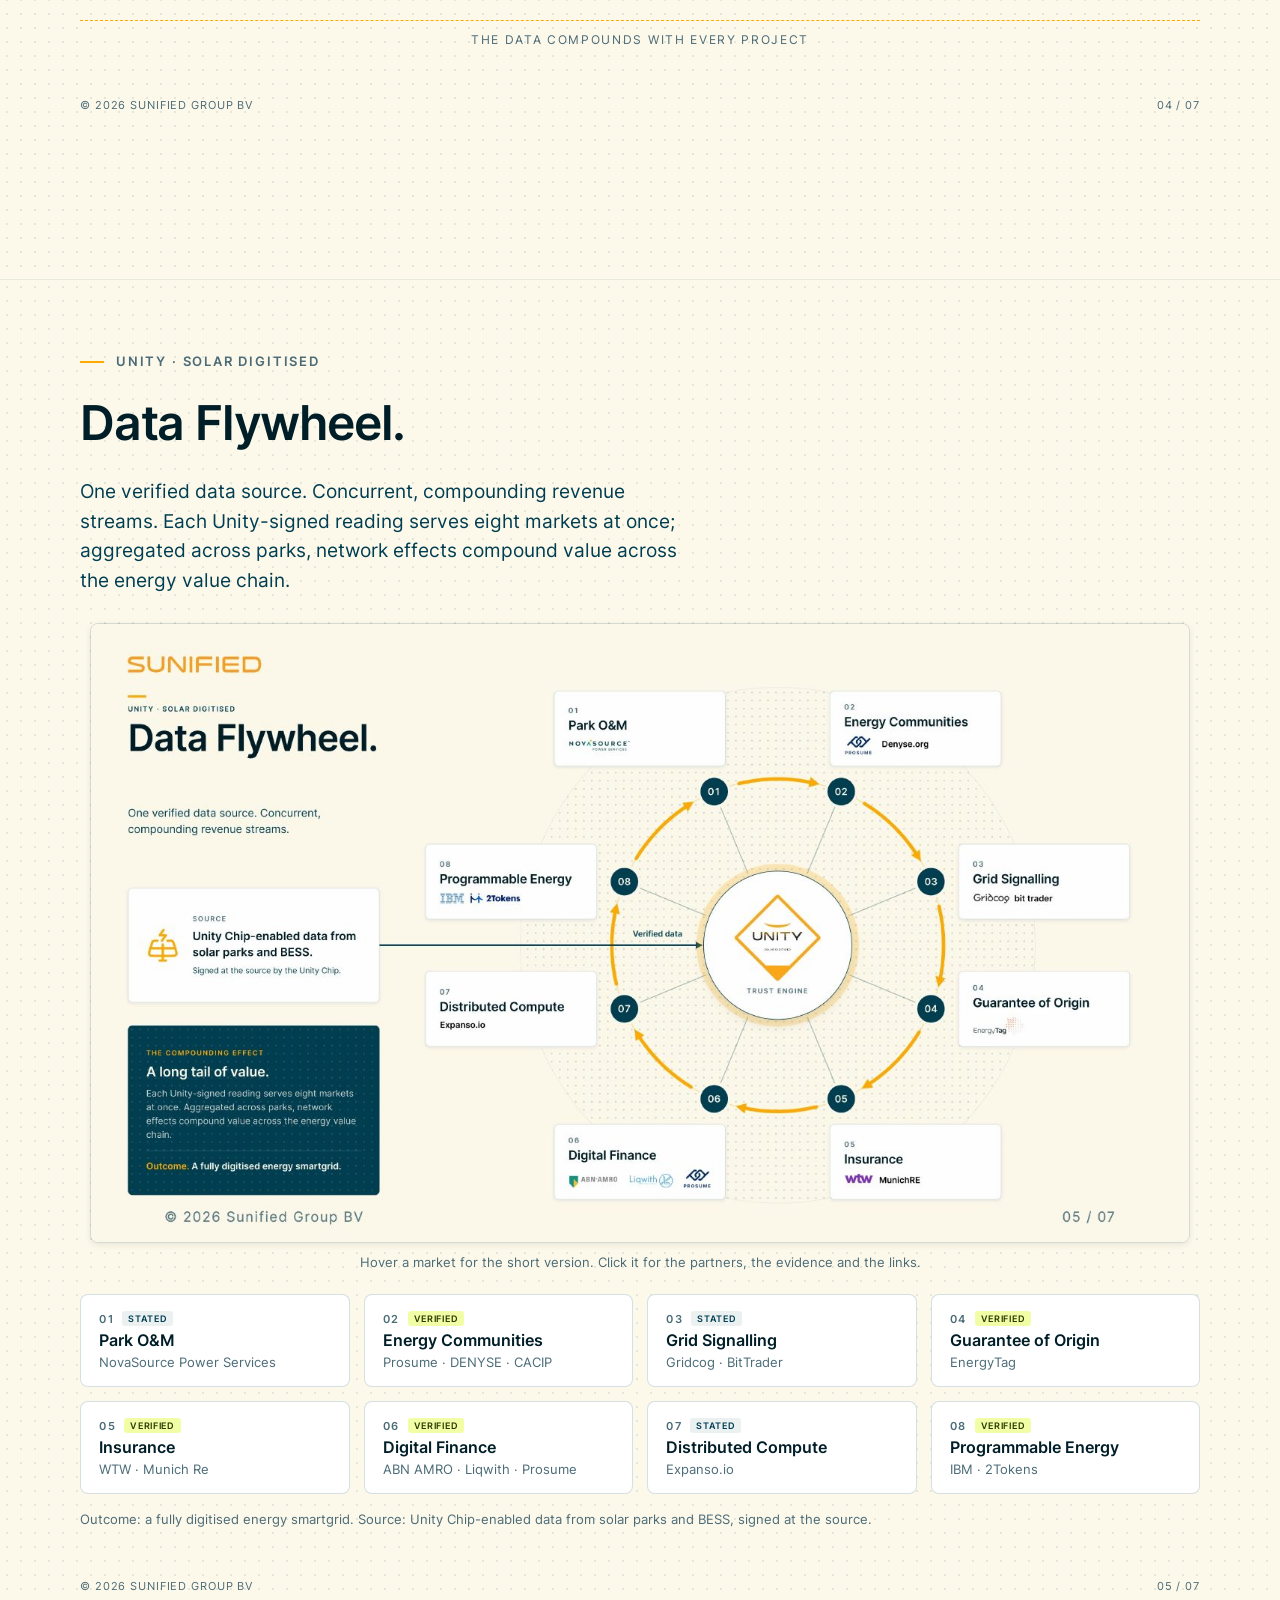
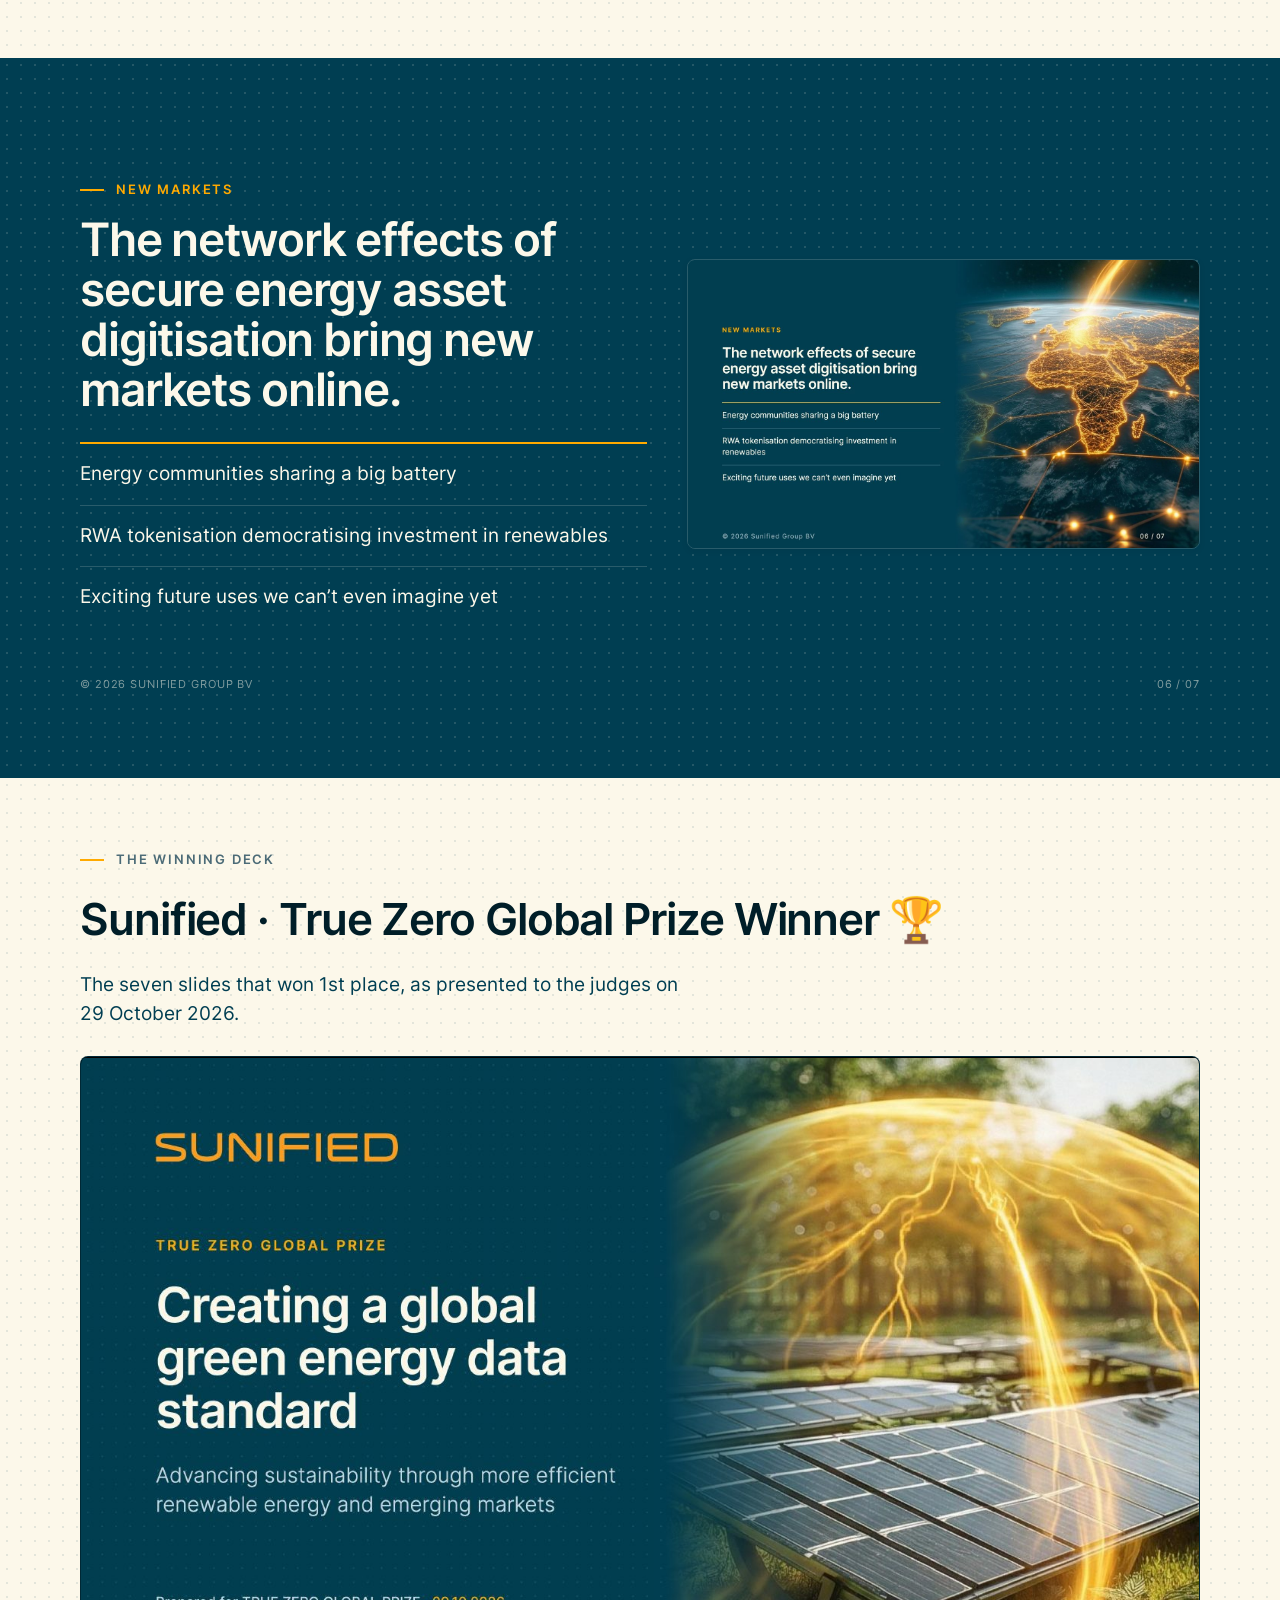
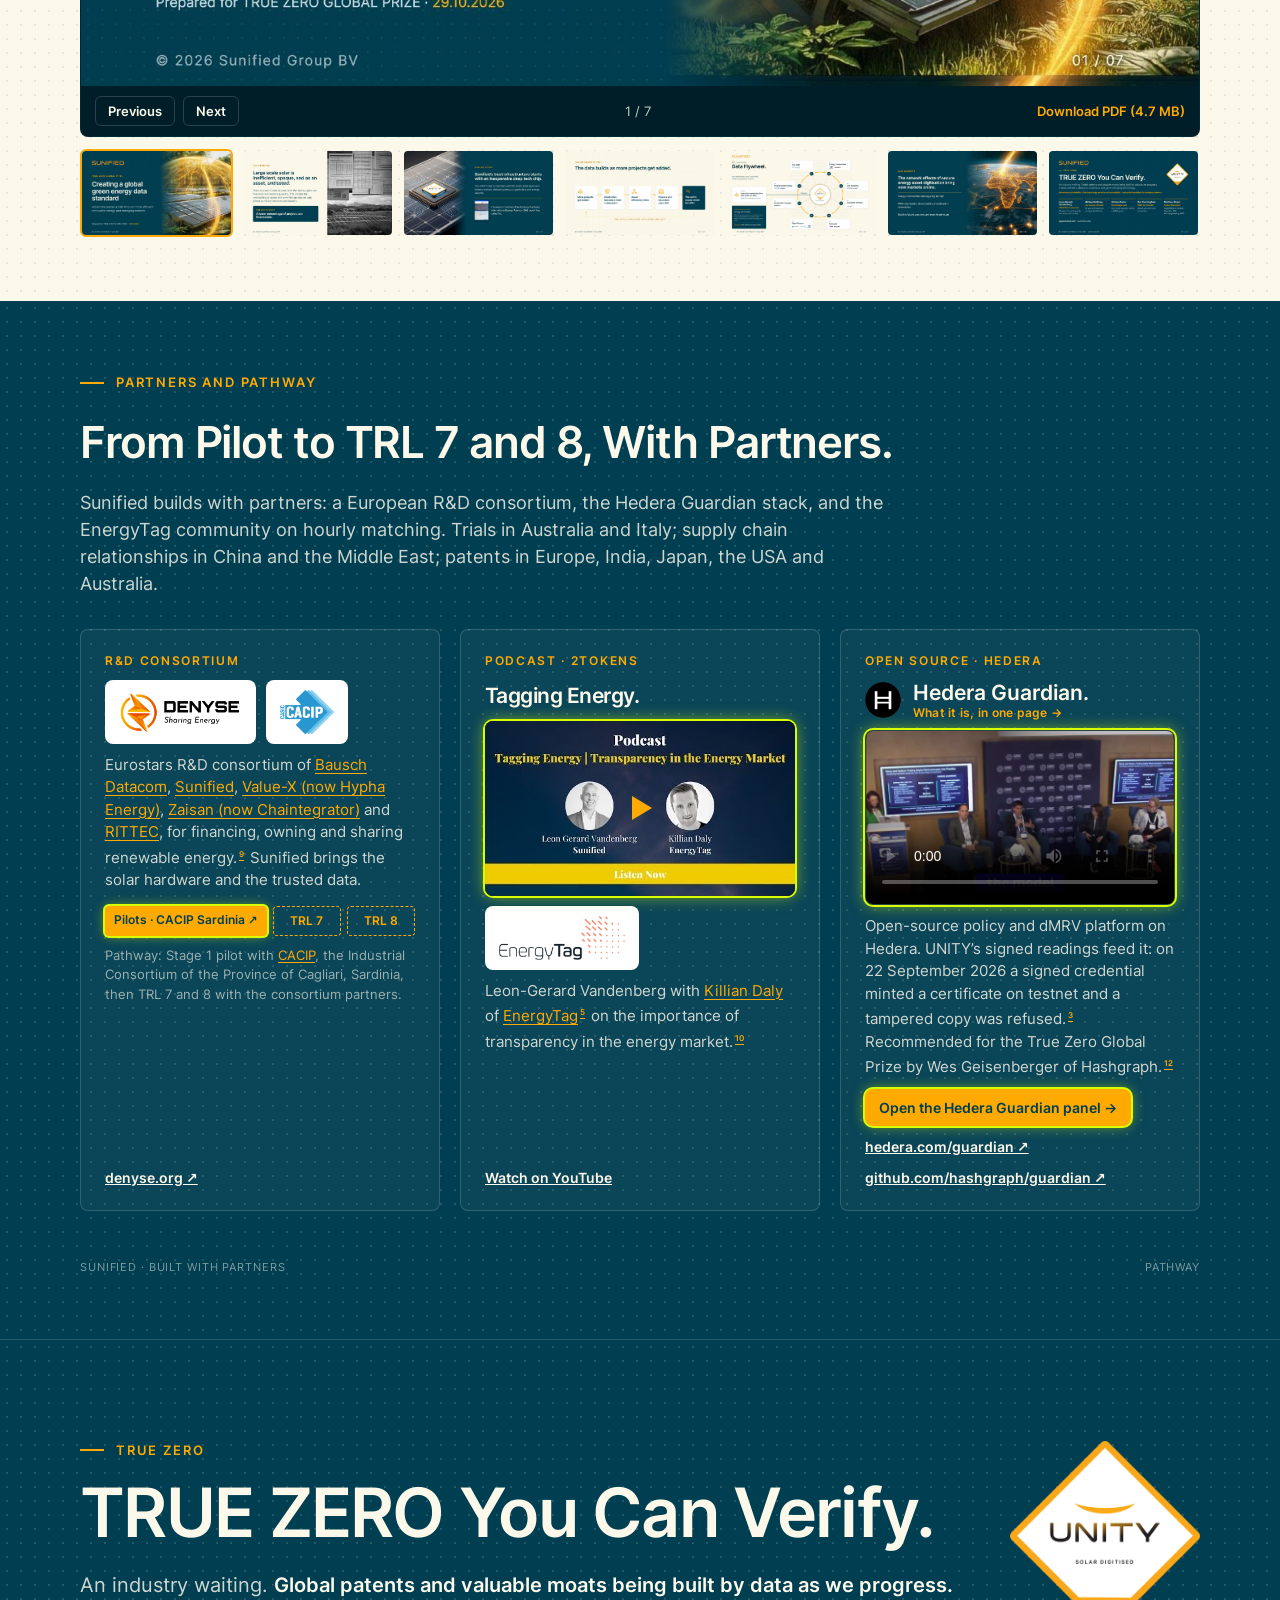
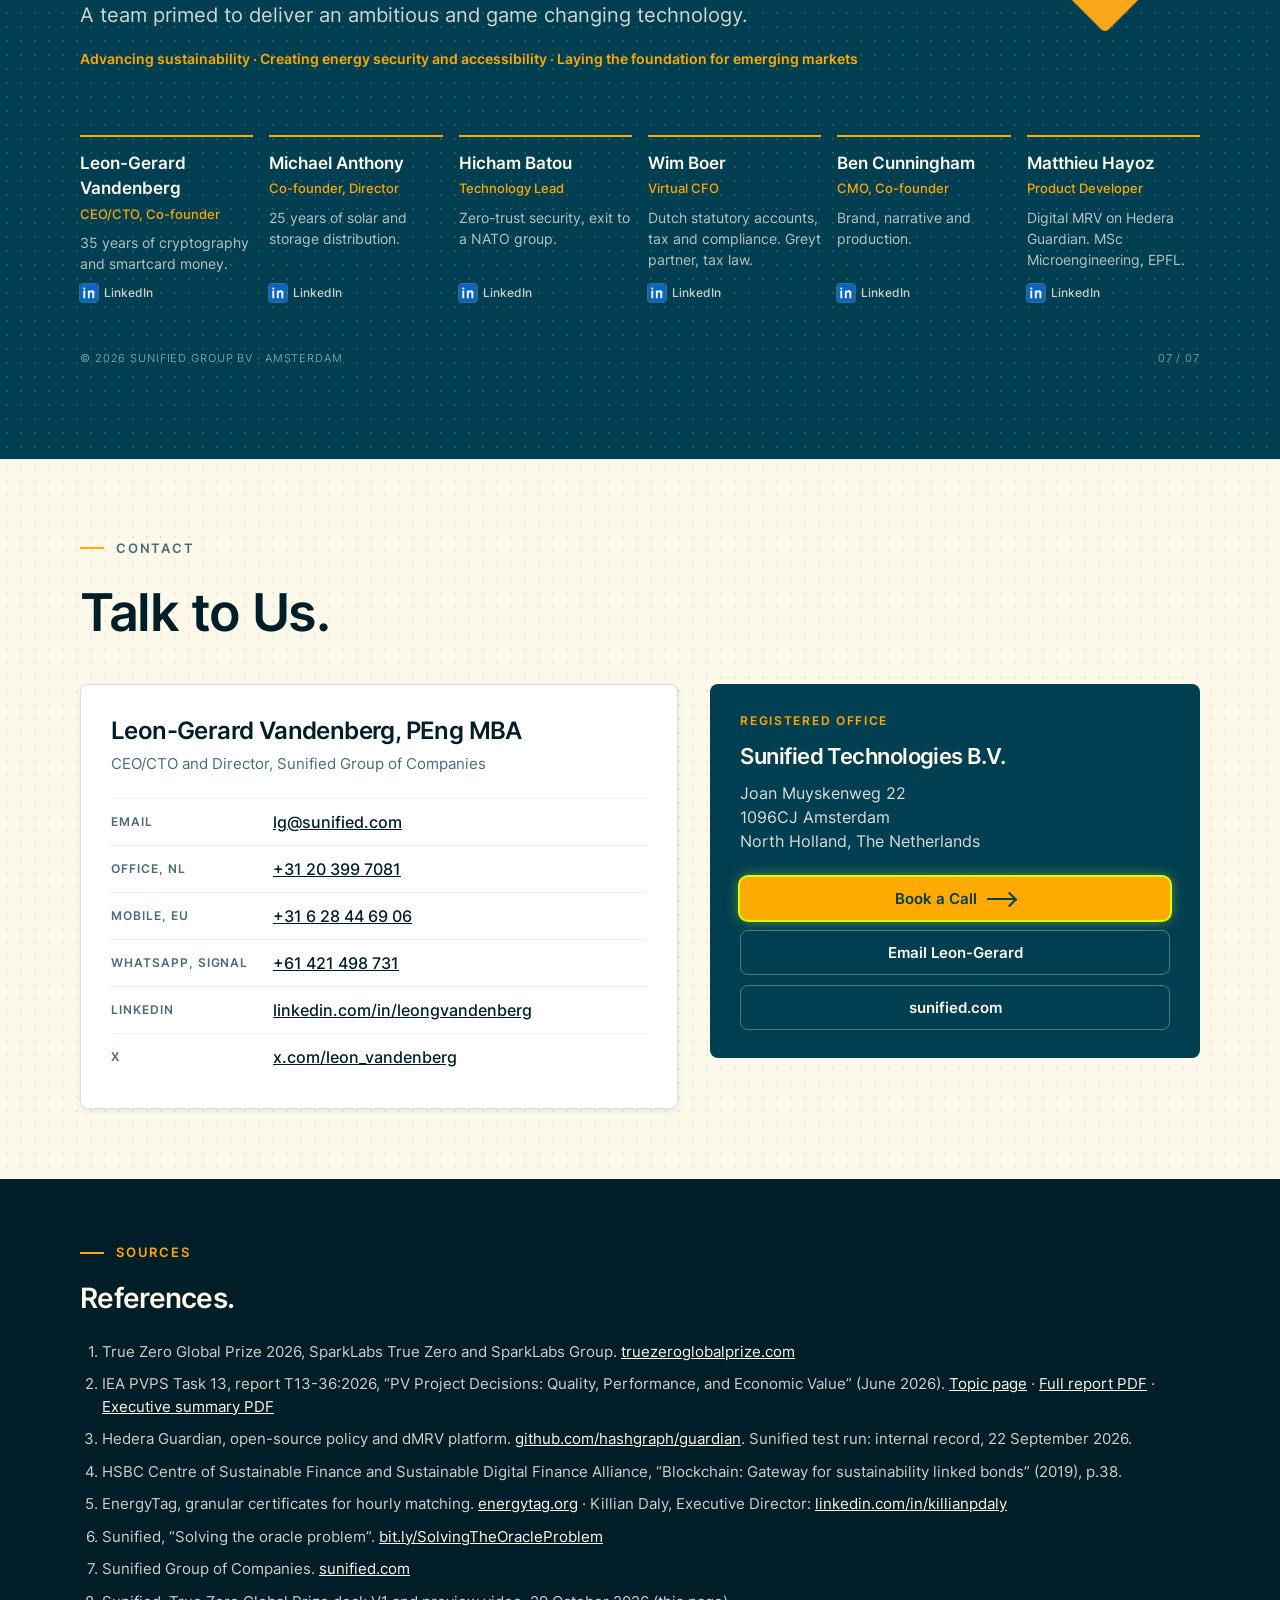
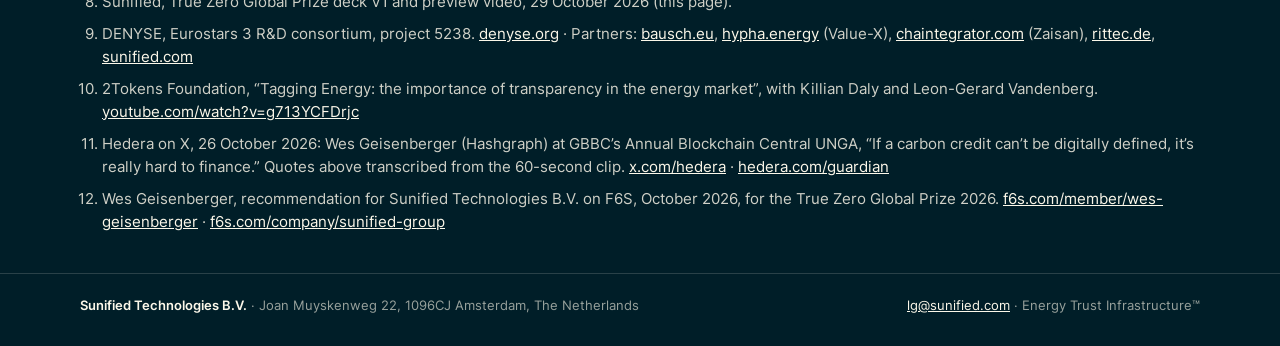
==== commit a9e3890b: "Add At COP31 partner links under the hero" ====
--- a/index.html
+++ b/index.html
@@ -508,6 +508,27 @@
 .nowrap-win{white-space:nowrap}
 
 
+/* At COP31 partner links under hero winner (mobile-first) */
+.cop31-links{margin-top:22px;max-width:640px}
+.cop31-links .cop31-lbl{
+  font-size:11px;font-weight:700;letter-spacing:var(--tracking-xwide);
+  text-transform:uppercase;color:var(--sun-orange);margin:0 0 10px
+}
+.cop31-links ul{list-style:none;margin:0;padding:0;display:grid;gap:8px}
+.cop31-links a{
+  display:flex;align-items:center;justify-content:space-between;gap:12px;
+  padding:12px 14px;border:1px solid rgba(252,248,234,.22);border-radius:10px;
+  color:var(--linen);text-decoration:none;font-size:14px;font-weight:600;
+  background:rgba(0,0,0,.18);line-height:1.3
+}
+.cop31-links a::after{content:"↗";color:var(--sun-orange);font-weight:700}
+.cop31-links a:hover,.cop31-links a:focus-visible{
+  border-color:var(--sun-orange);color:#fff;outline:none
+}
+@media(min-width:700px){
+  .cop31-links ul{grid-template-columns:1fr 1fr;gap:10px}
+  .cop31-links{margin-top:26px}
+}
 
 </style>
 </head>
@@ -557,6 +578,9 @@
         <a class="btn primary" href="https://calendly.com/lgv" target="_blank" rel="noopener">Book a Call <span class="arrow"></span></a>
         <a class="btn ghost" href="#deck">See the Deck</a>
       </div>
+
+      <div class="cop31-links" aria-label="At COP31">
+        <div class="cop31-lbl">At COP31</div>
         <ul>
           <li><a href="https://cop31.spainpavilion.es/events/the-mobilization-generation-copy-copy-copy-copy-copy/" target="_blank" rel="noopener">SolarPower Europe</a></li>
           <li><a href="https://www.linkedin.com/posts/electrifynow-electrifynow-cop31-ugcPost-7525534068344647680-xAFN" target="_blank" rel="noopener">Global Solar Council</a></li>
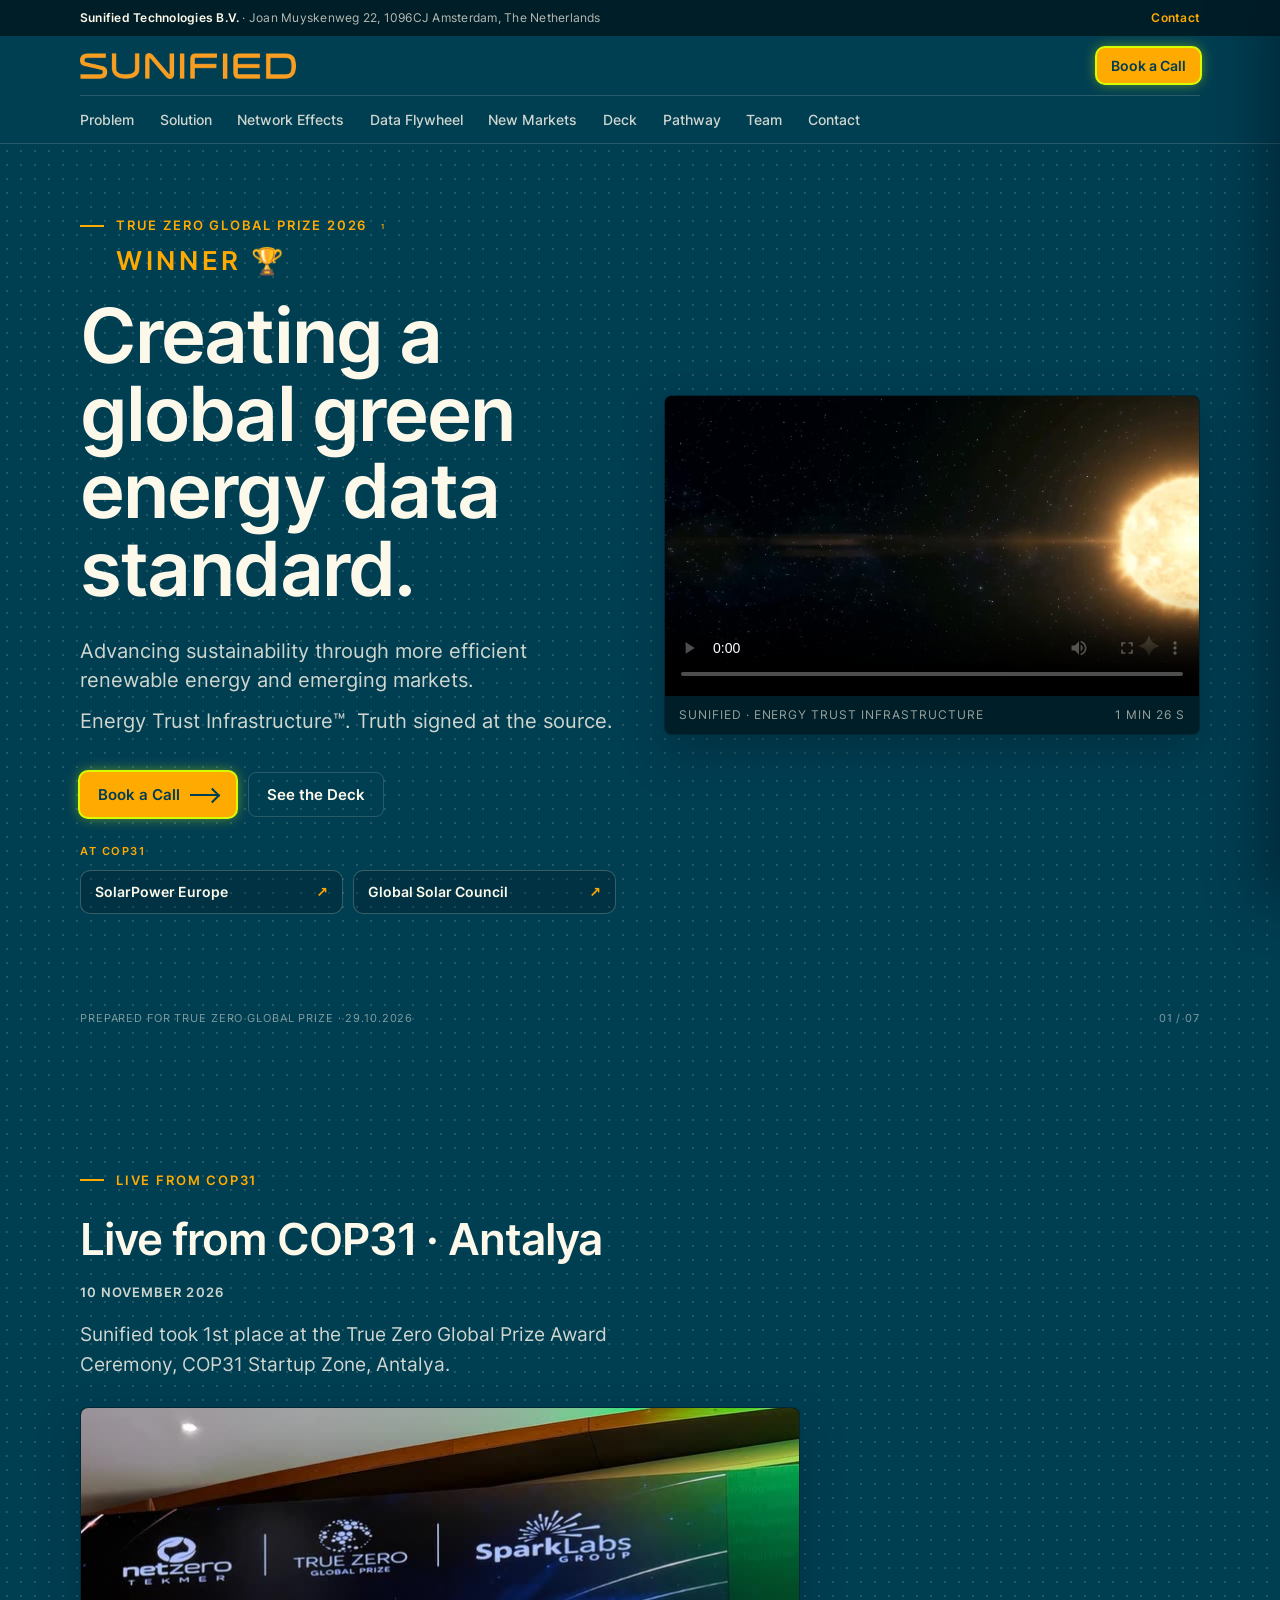
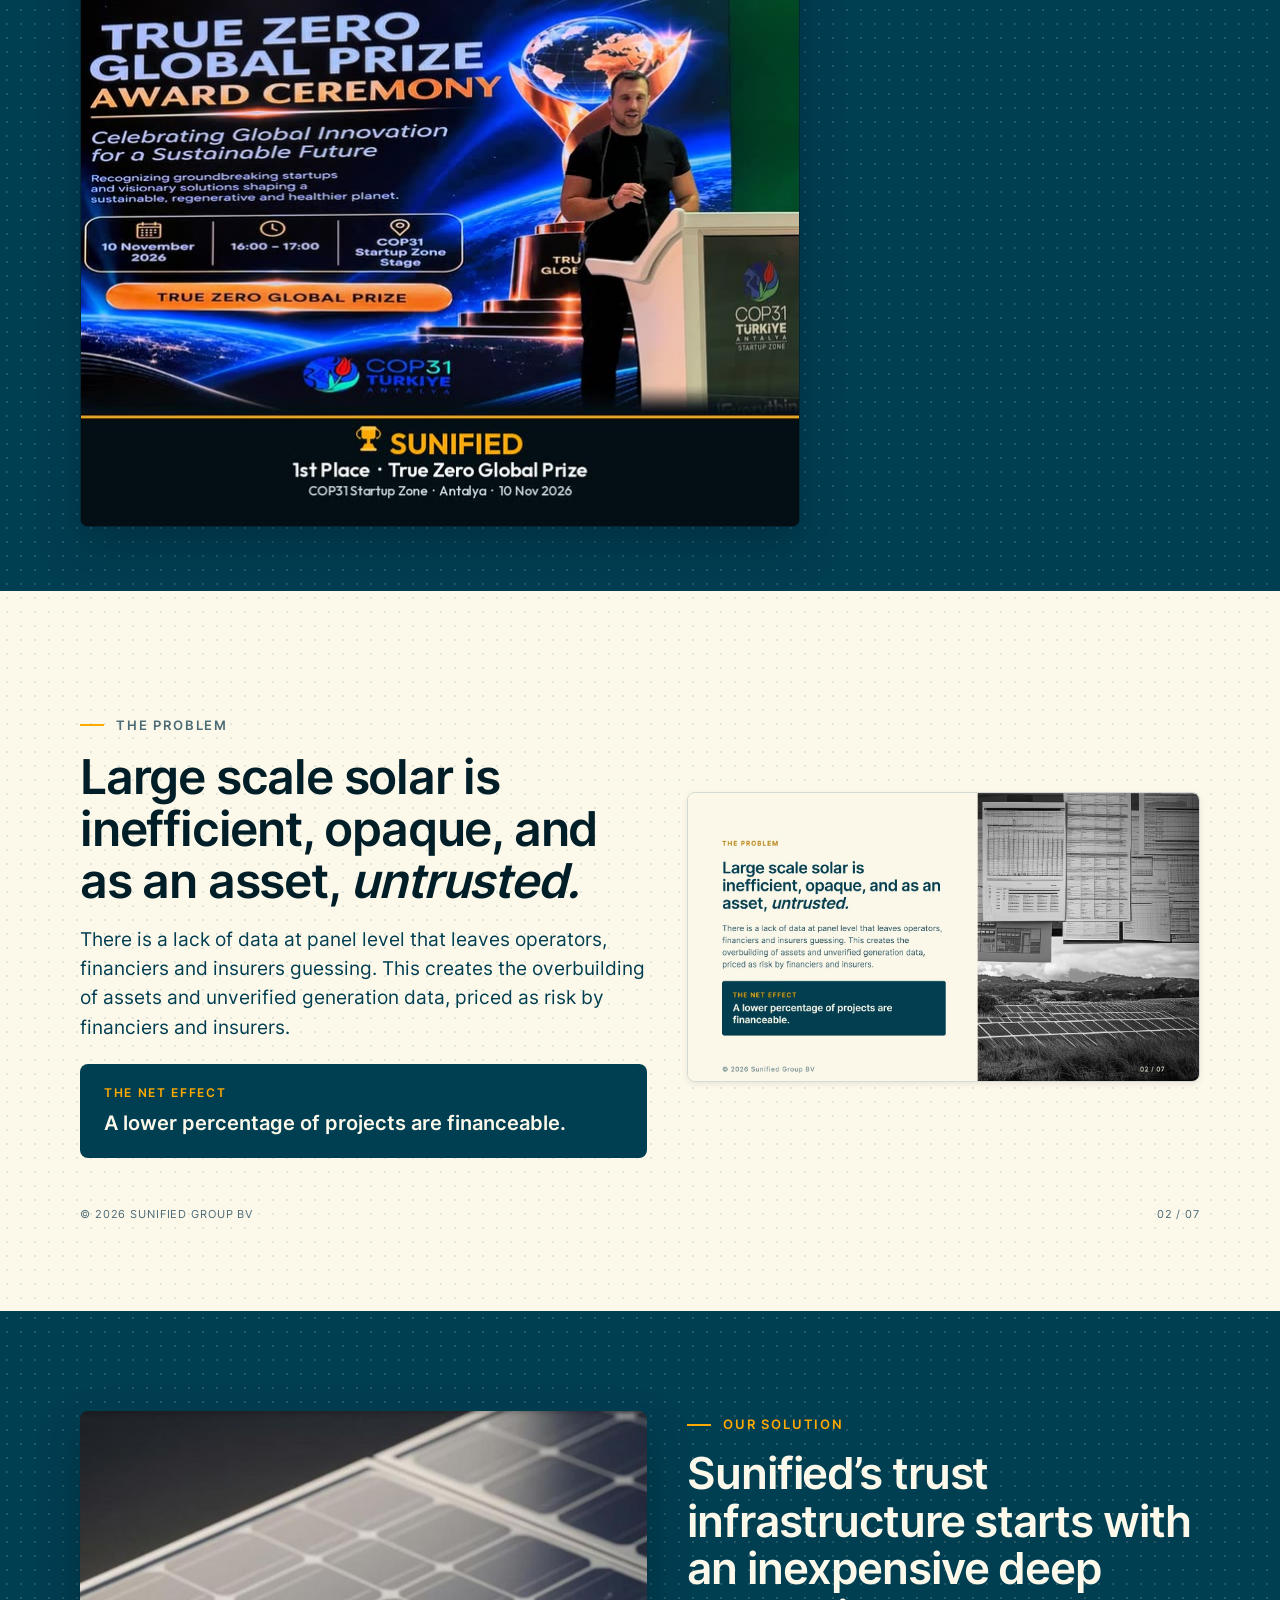
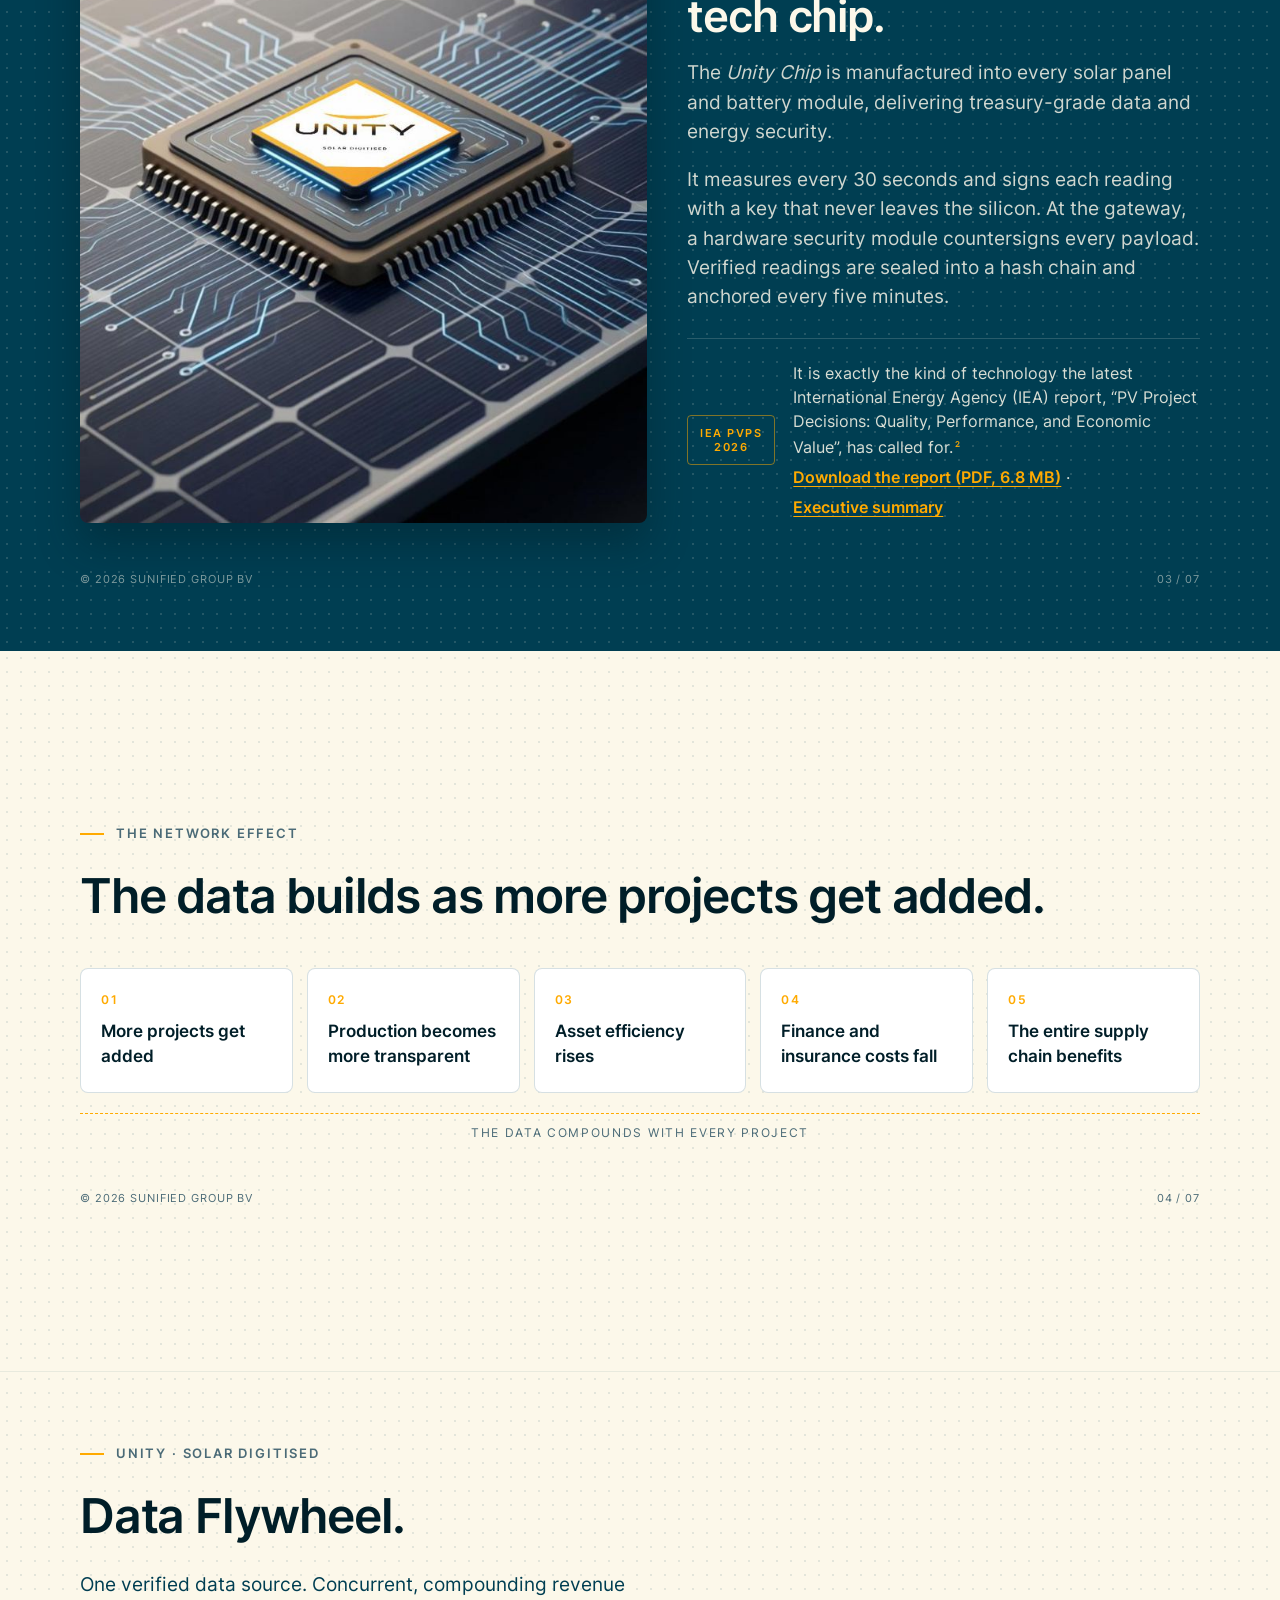
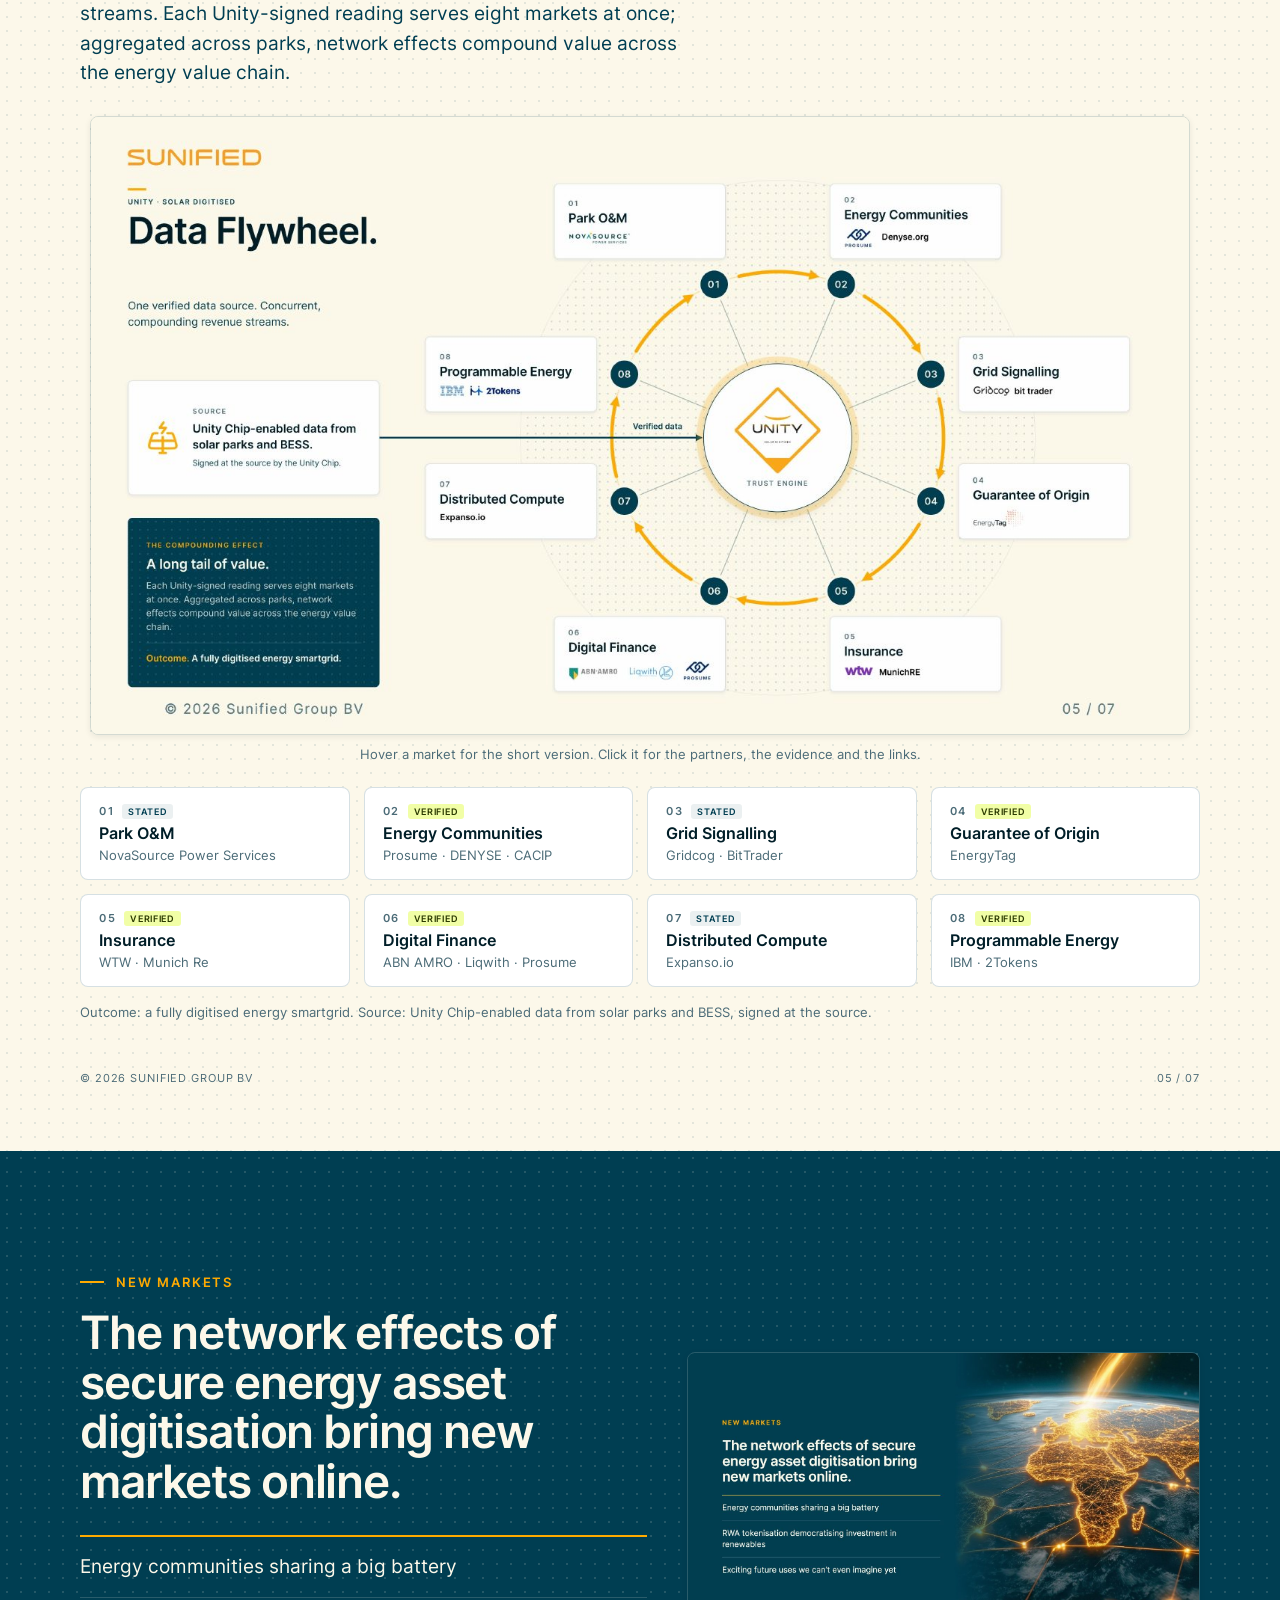
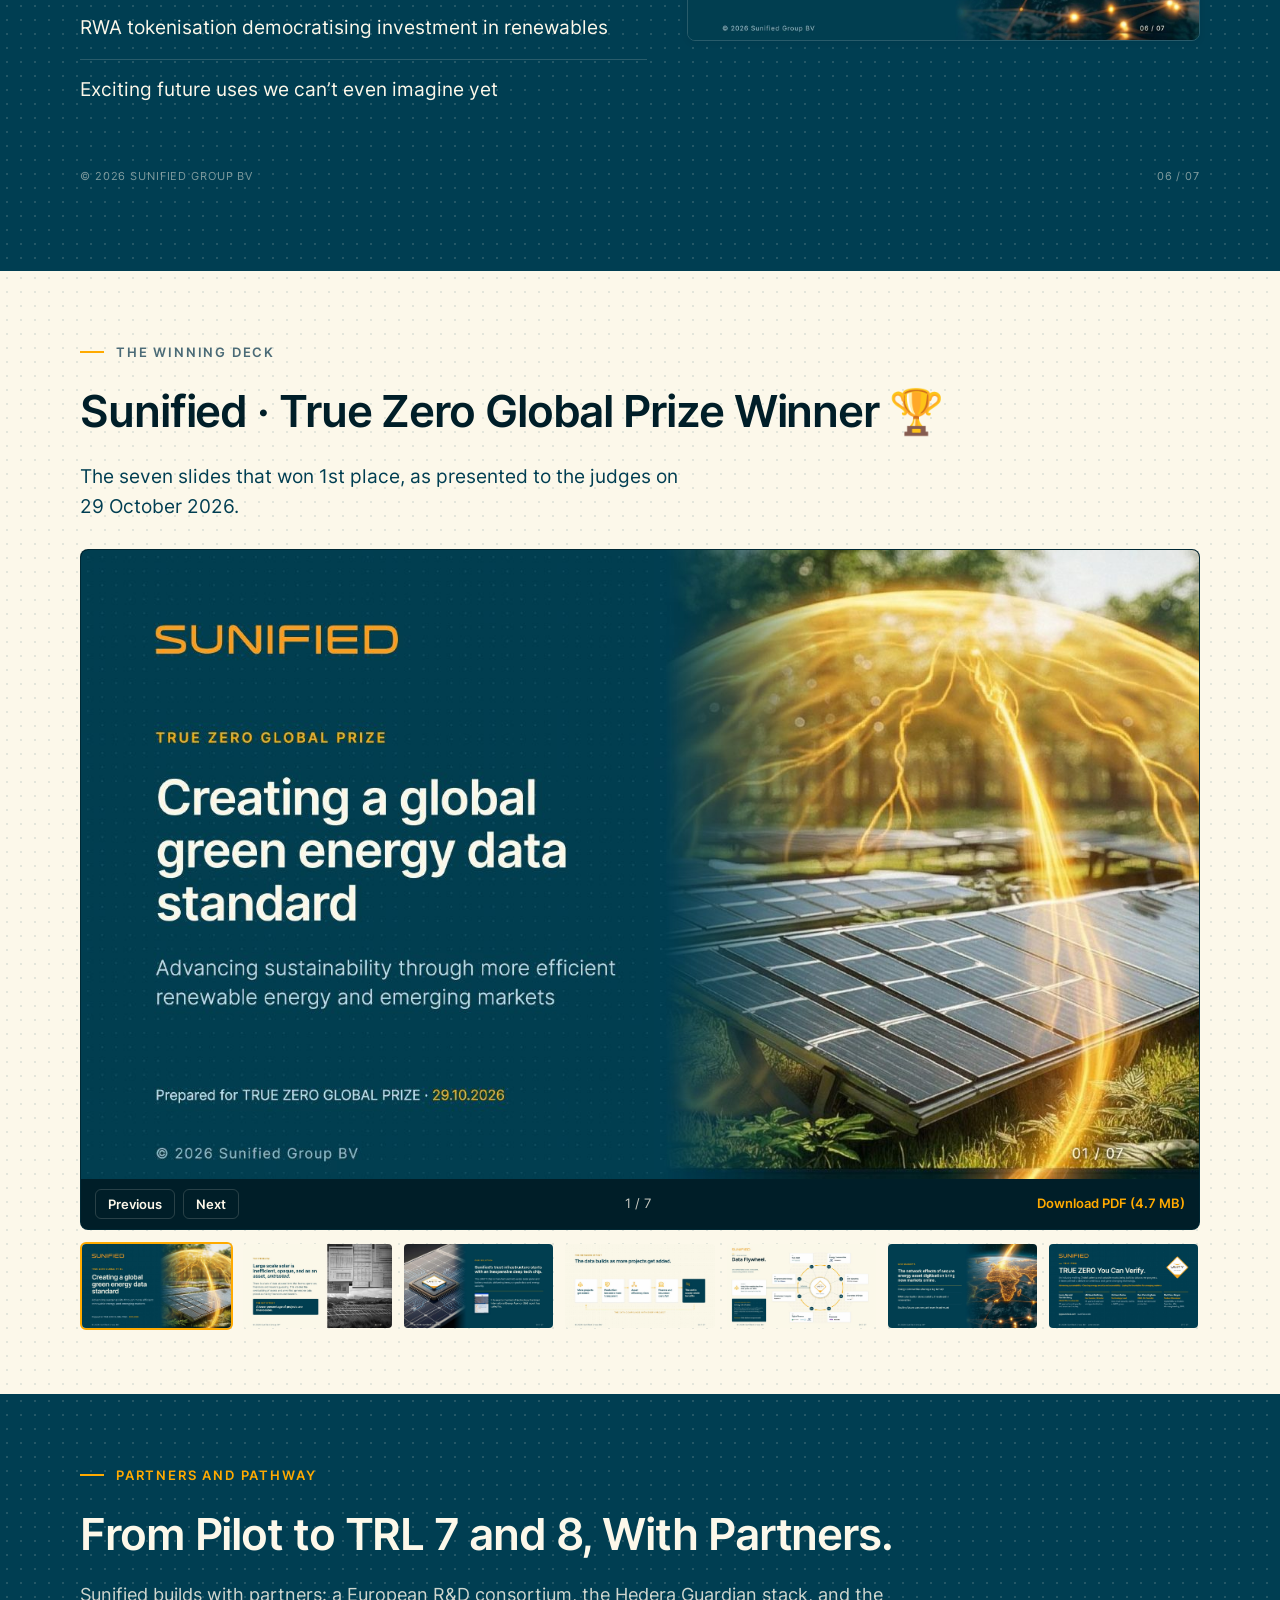
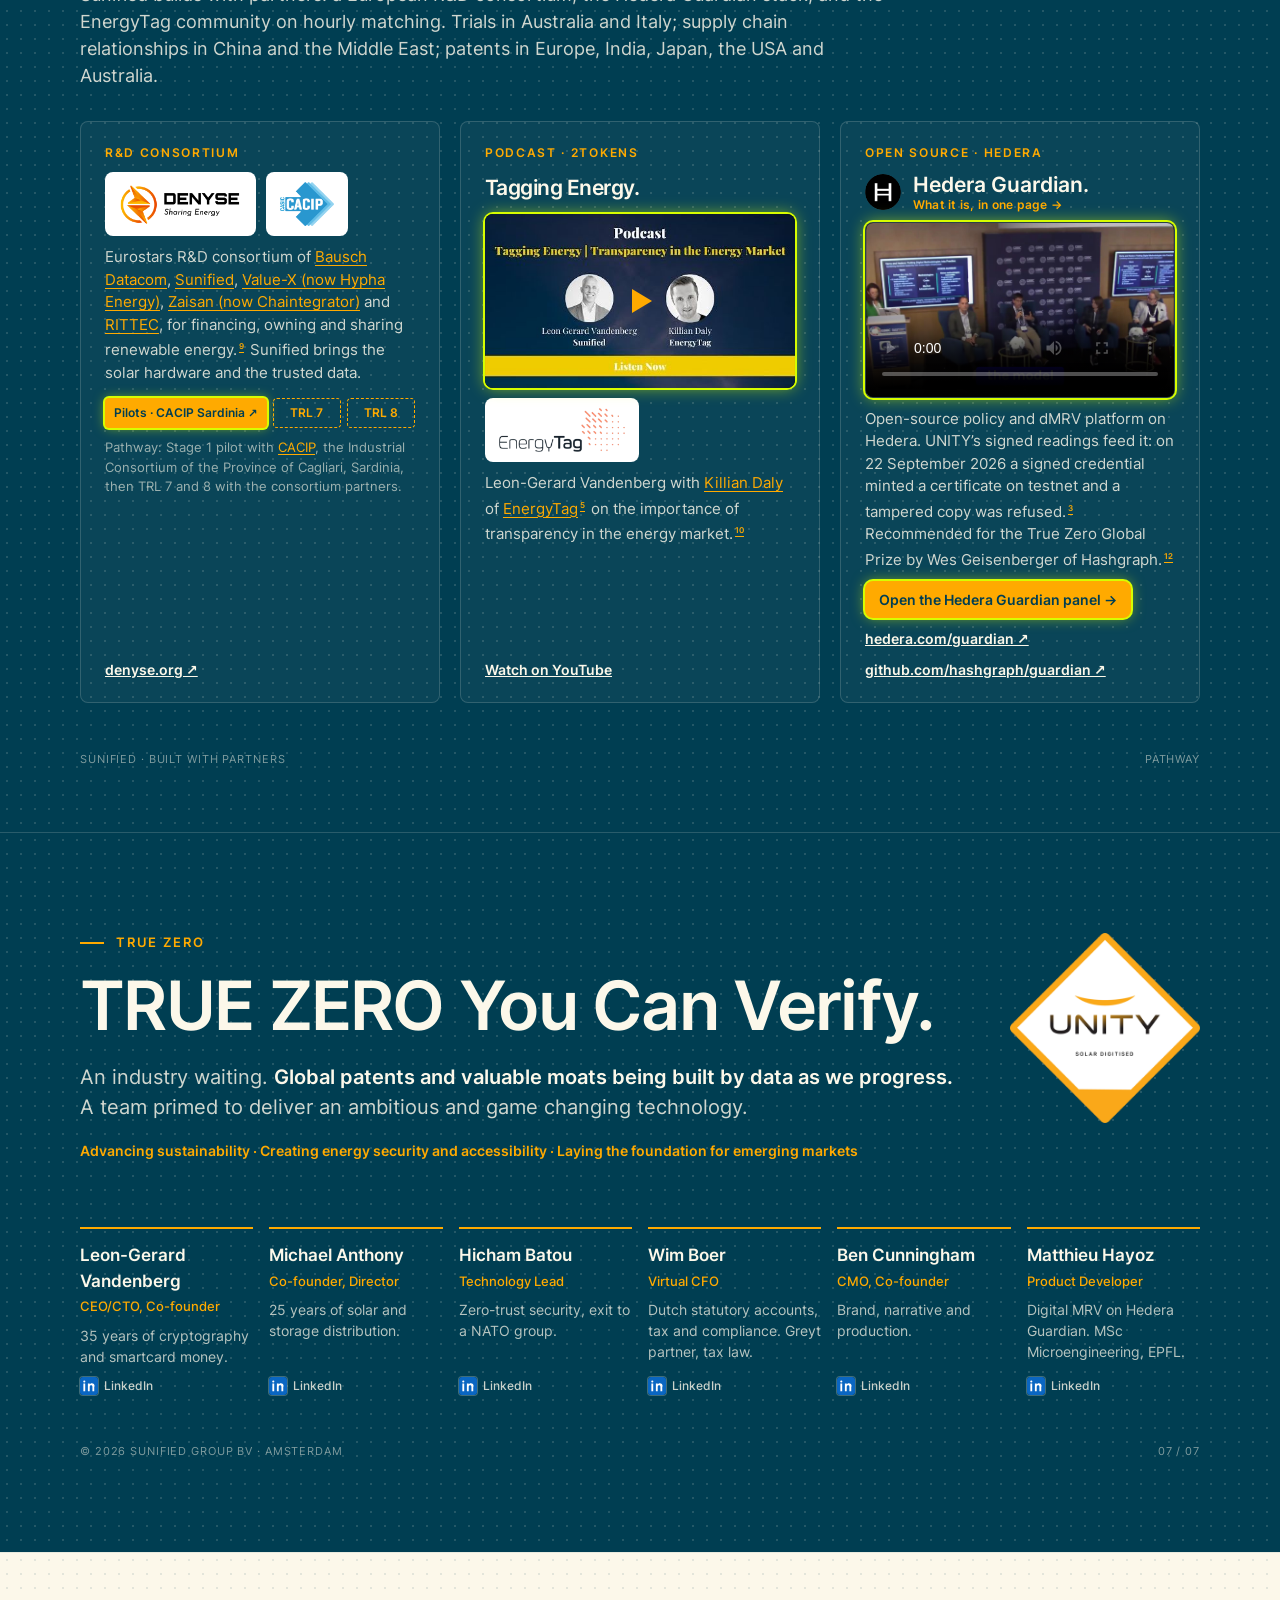
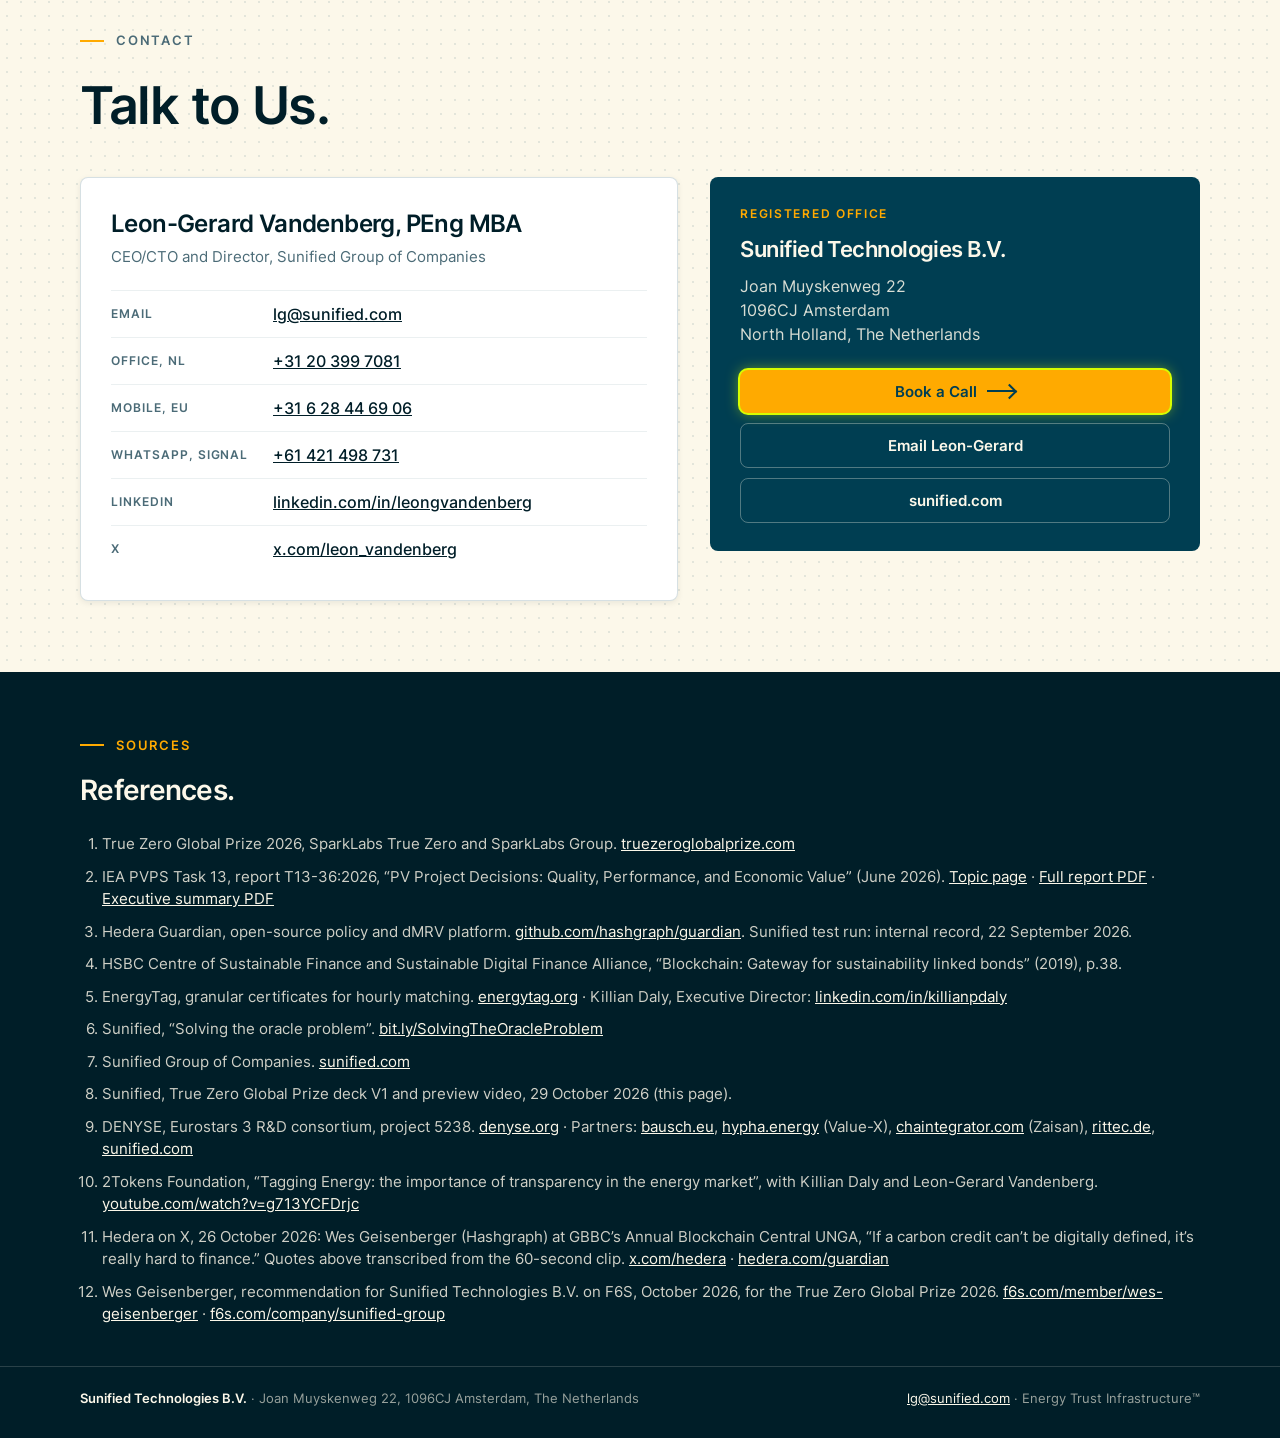
==== commit 055031be: "Live blog: COP31 award ceremony collage" ====
--- a/index.html
+++ b/index.html
@@ -530,6 +530,37 @@
   .cop31-links{margin-top:26px}
 }
 
+
+/* Live from COP31 collage (mobile-first) */
+.live-date{
+  margin-top:10px;
+  font-size:13px;
+  font-weight:700;
+  letter-spacing:var(--tracking-wide);
+  text-transform:uppercase;
+  color:var(--sun-orange);
+  max-width:none
+}
+.live-collage{
+  margin-top:22px;
+  max-width:720px;
+  border-radius:var(--radius-md);
+  overflow:hidden;
+  background:var(--bg-inverse-2);
+  box-shadow:0 20px 40px rgba(0,30,40,.35);
+  border:1px solid var(--border-strong)
+}
+.live-collage video{
+  display:block;
+  width:100%;
+  height:auto;
+  aspect-ratio:1/1;
+  background:#000
+}
+@media(min-width:700px){
+  .live-collage{margin-top:28px}
+}
+
 </style>
 </head>
 <body>
@@ -597,6 +628,23 @@
       </div>
     </div>
     <div class="foot" style="grid-column:1 / -1"><span>Prepared for True Zero Global Prize · 29.10.2026</span><span>01 / 07</span></div>
+  </div>
+</section>
+
+<!-- Live from COP31 -->
+<section id="live" class="dark slide" aria-labelledby="h-live">
+  <div class="dots"></div>
+  <div class="wrap">
+    <div class="eye">Live from COP31</div>
+    <h2 id="h-live" style="font-size:clamp(30px,3.8vw,44px);margin-top:16px">Live from COP31 · Antalya</h2>
+    <p class="lede-l live-date">10 November 2026</p>
+    <p class="lede-l">Sunified took 1st place at the True Zero Global Prize Award Ceremony, COP31 Startup Zone, Antalya.</p>
+    <div class="live-collage">
+      <video autoplay muted loop playsinline preload="metadata" poster="media/cop31-collage-poster.jpg" aria-label="COP31 award ceremony collage">
+        <source src="media/cop31-collage-720p.mp4" type="video/mp4">
+        Your browser cannot play this video. <a href="media/cop31-collage-720p.mp4">Download the MP4</a>.
+      </video>
+    </div>
   </div>
 </section>
 
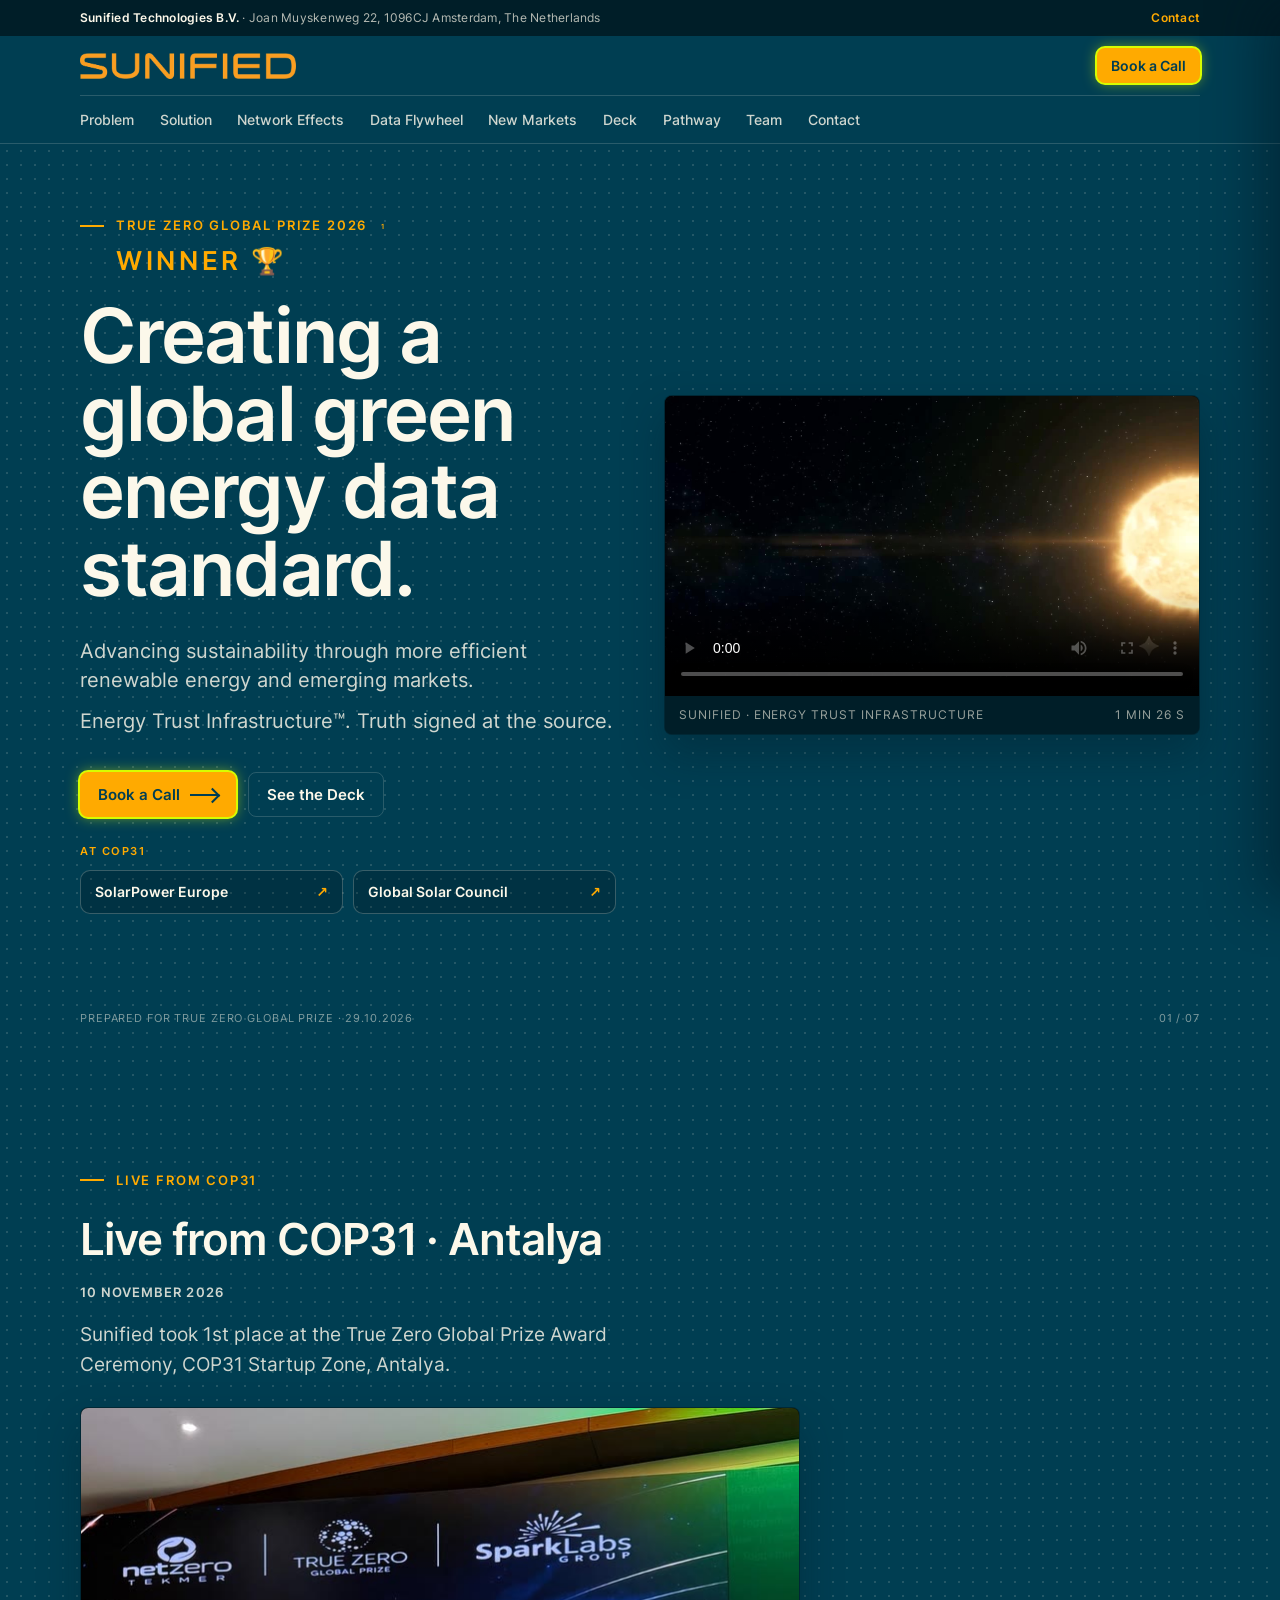
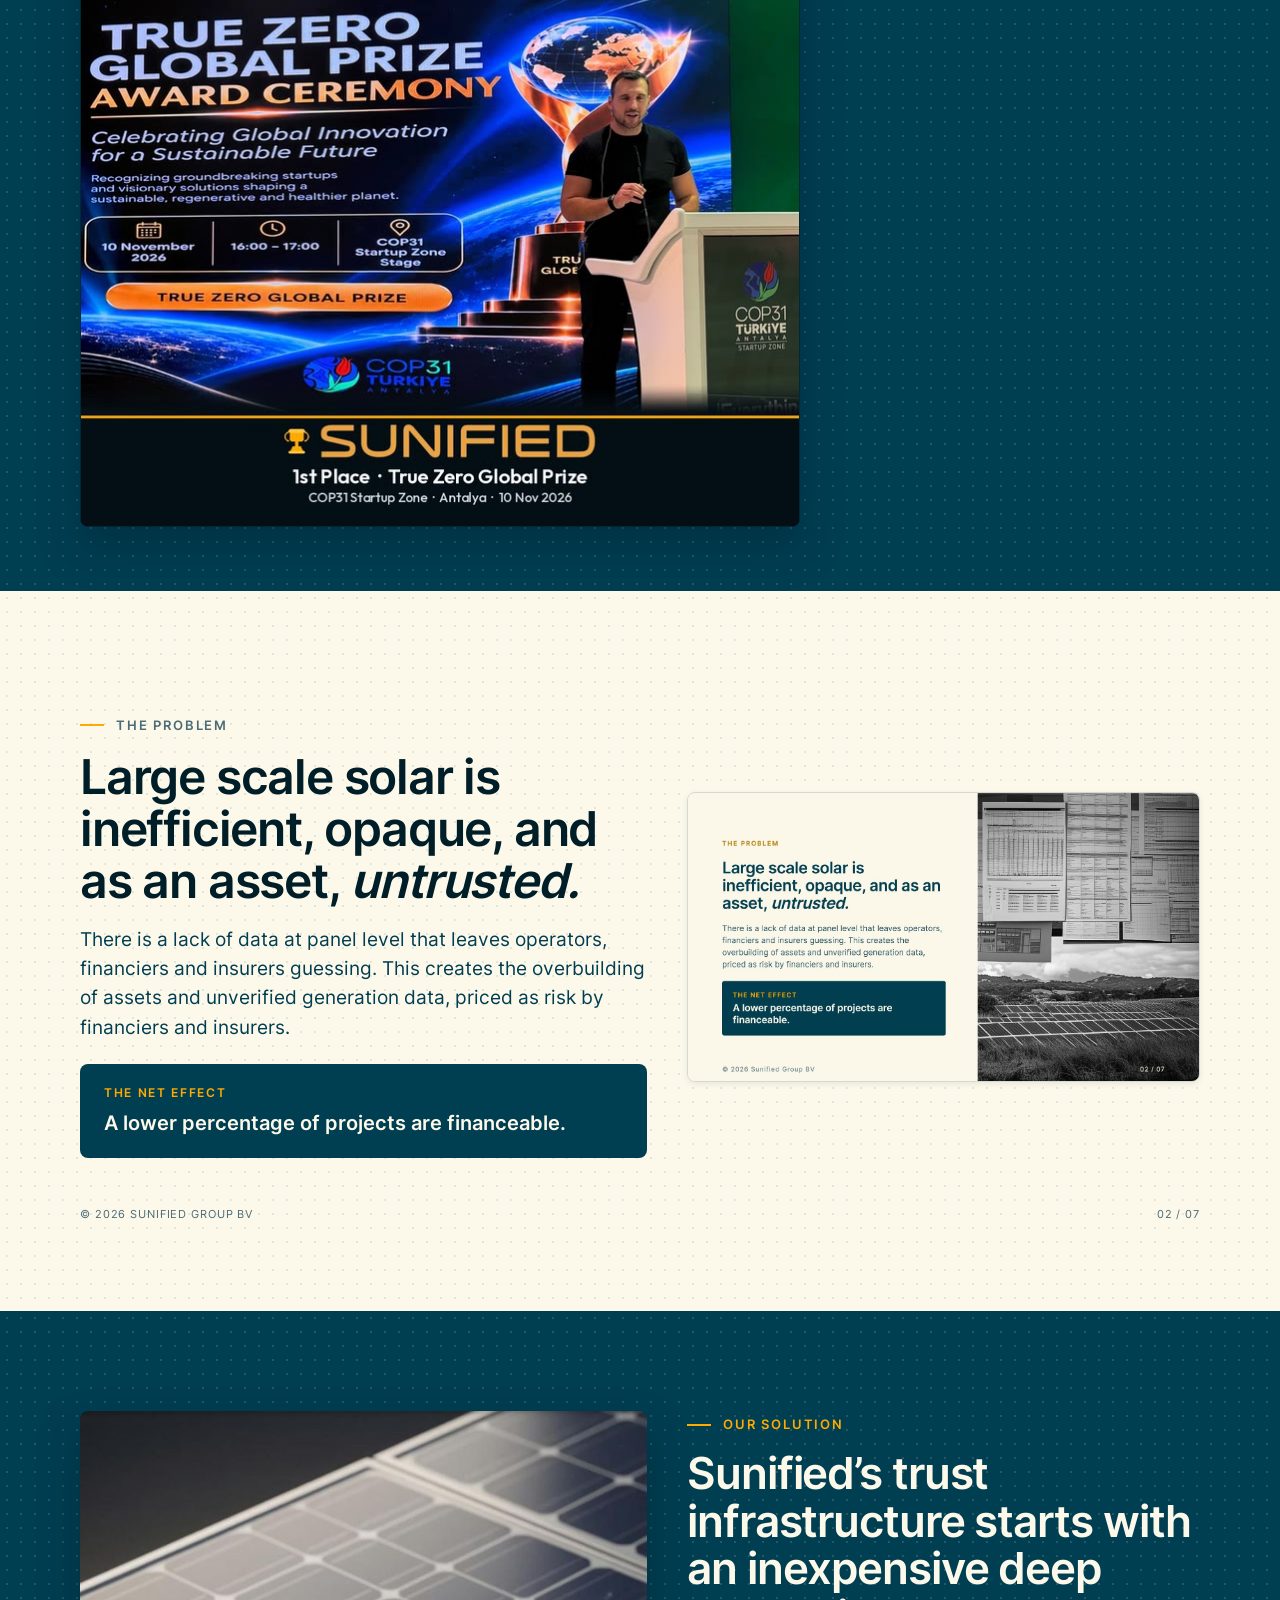
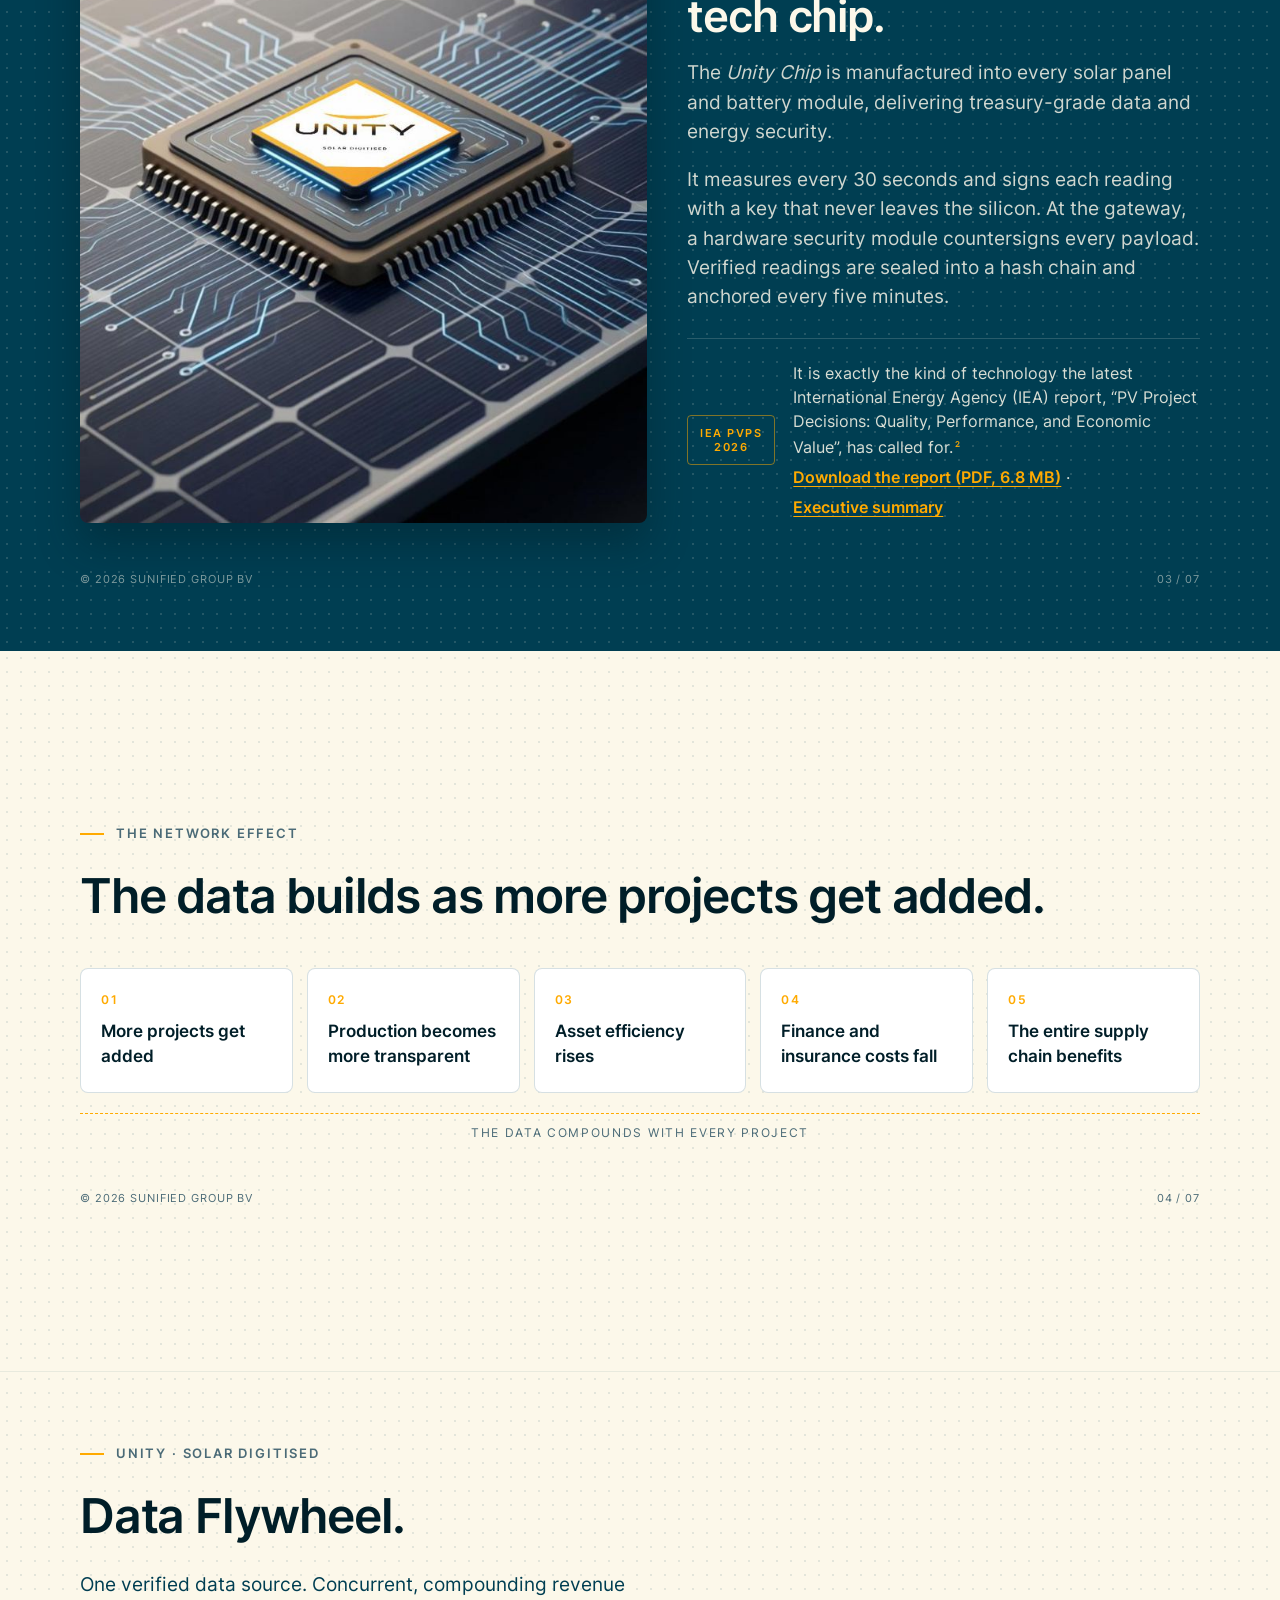
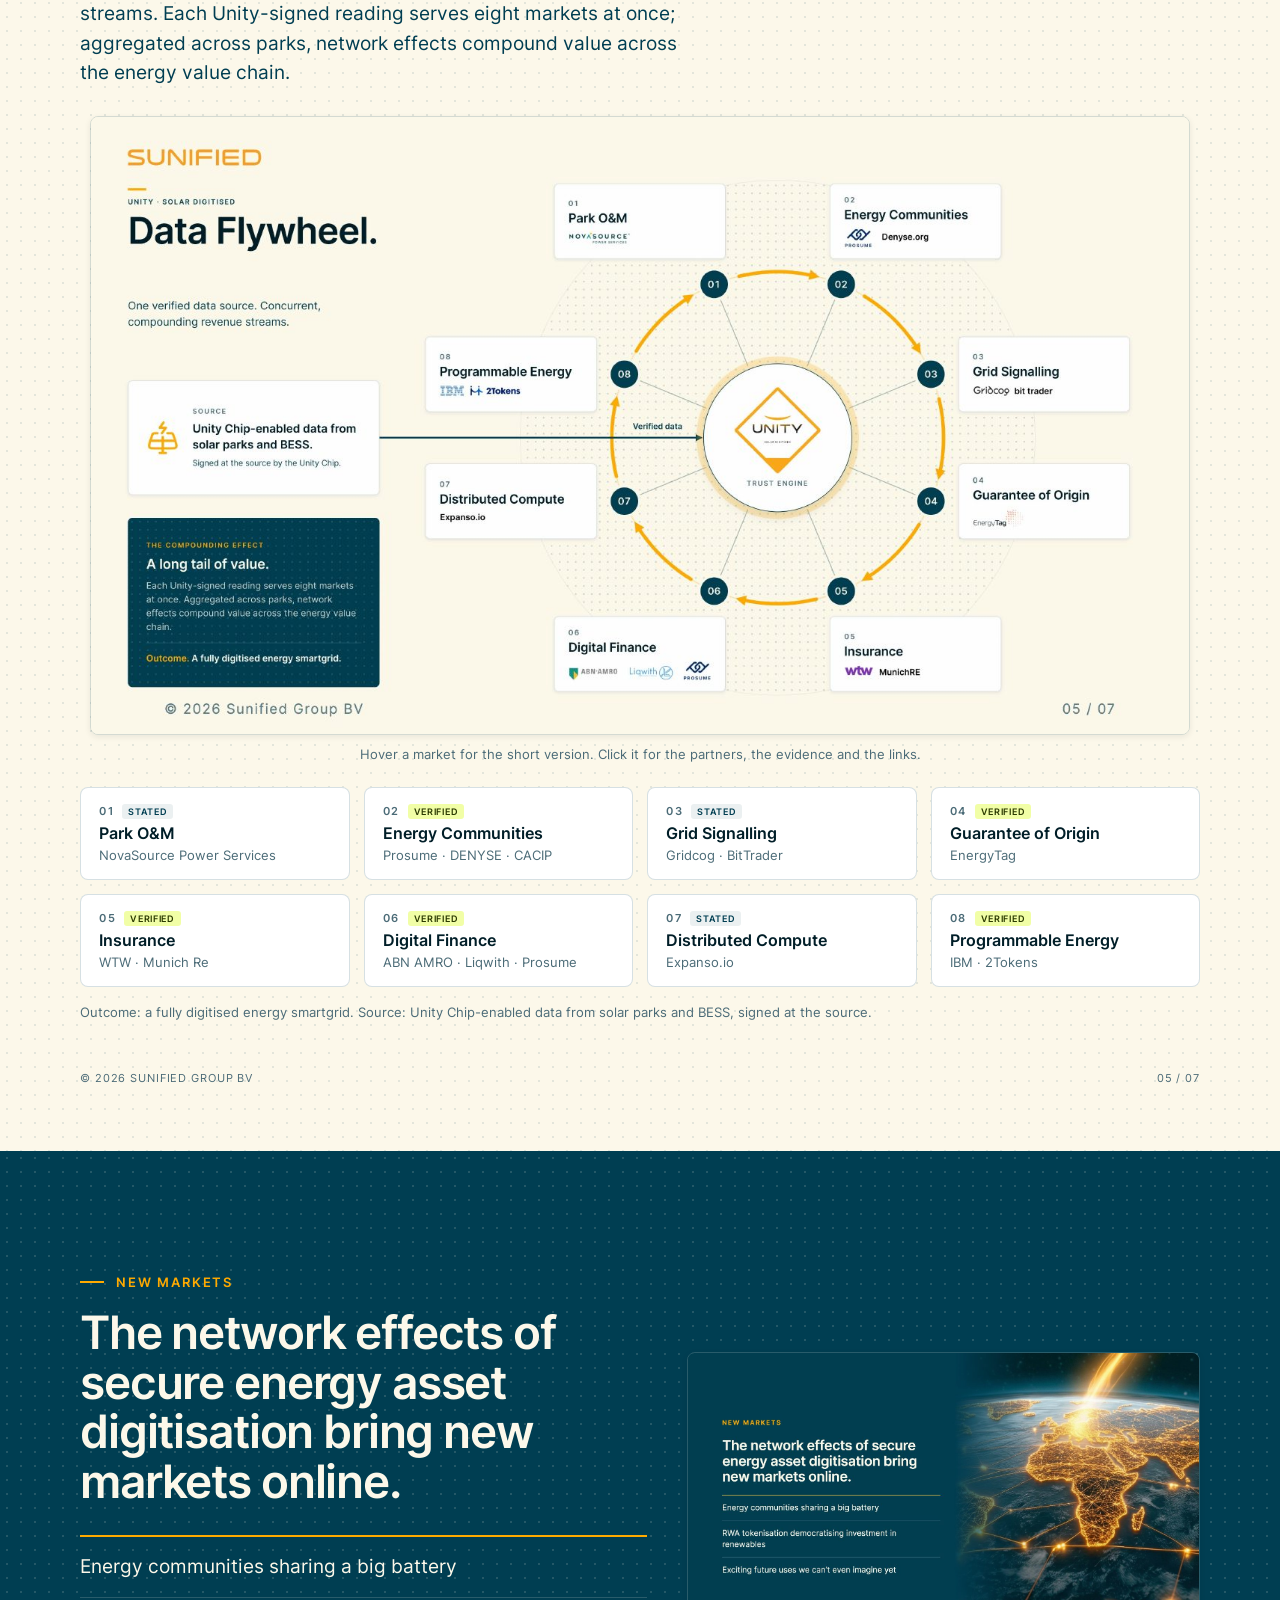
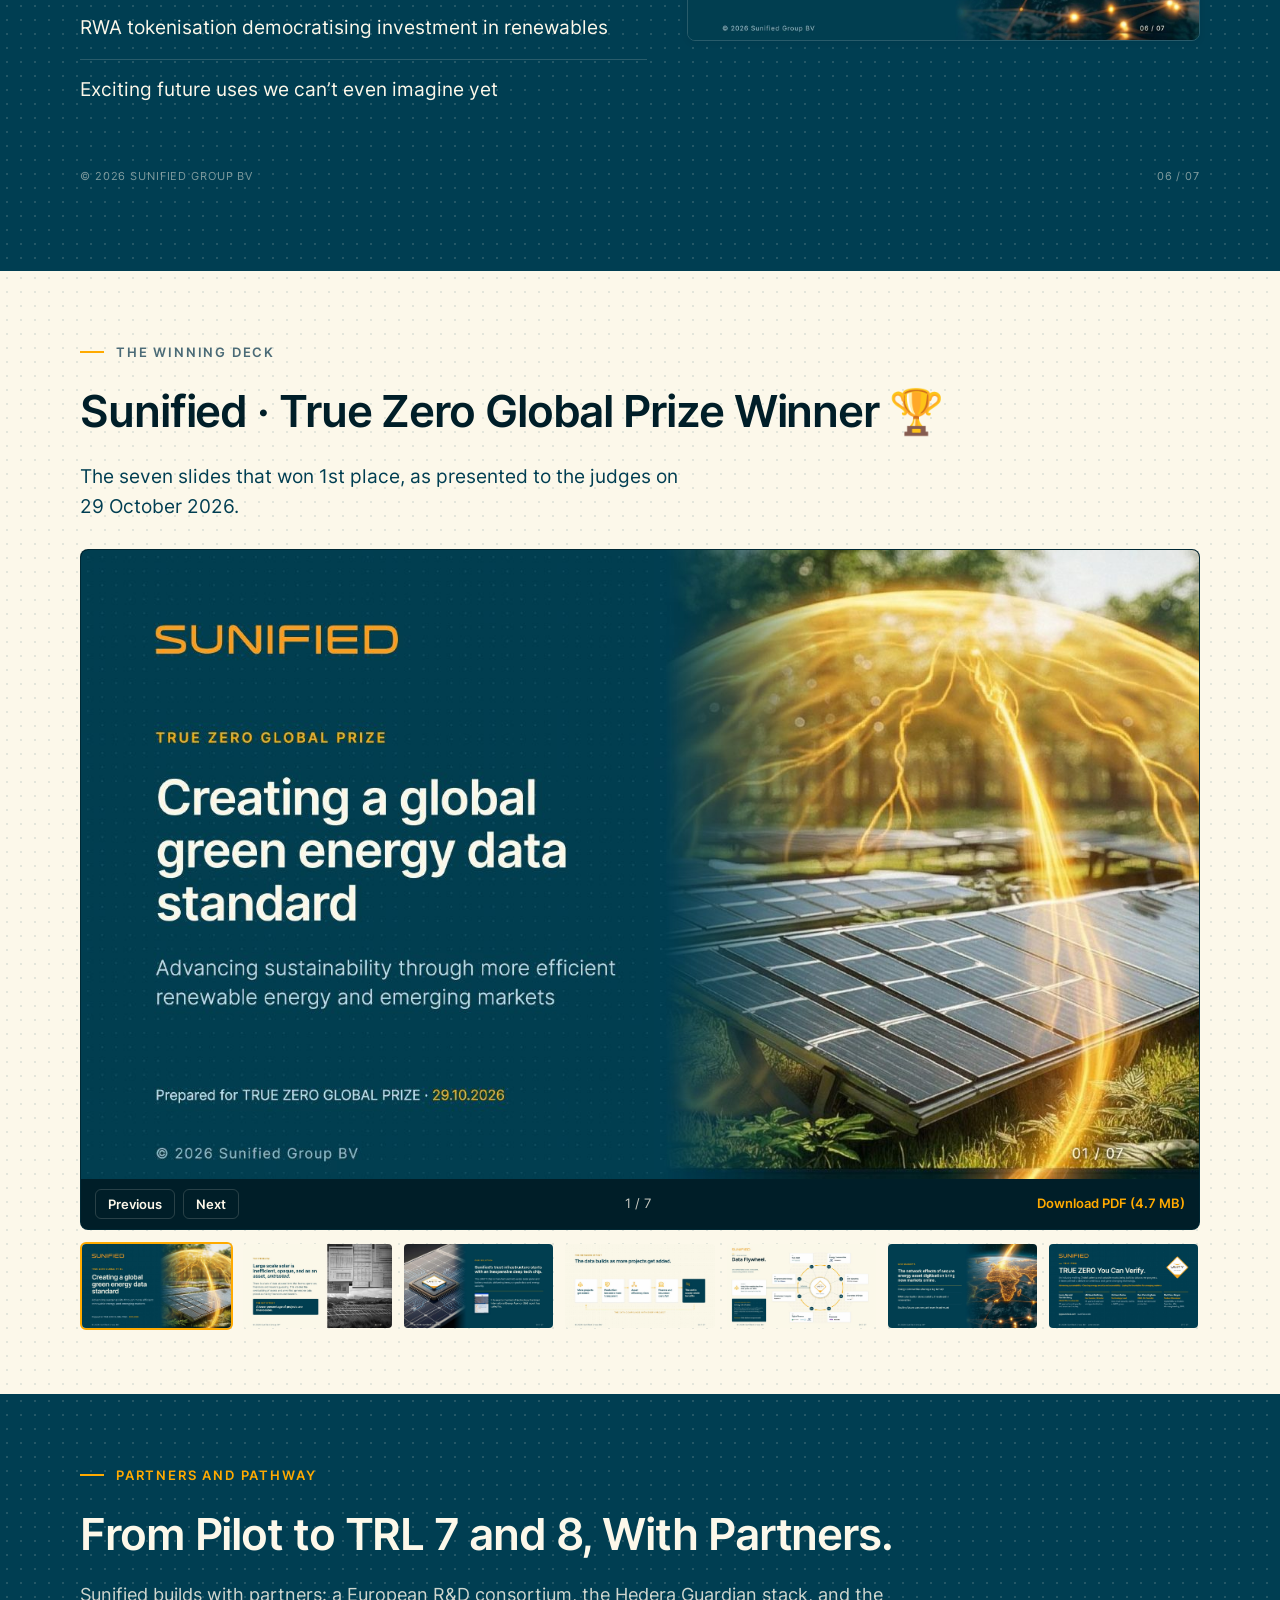
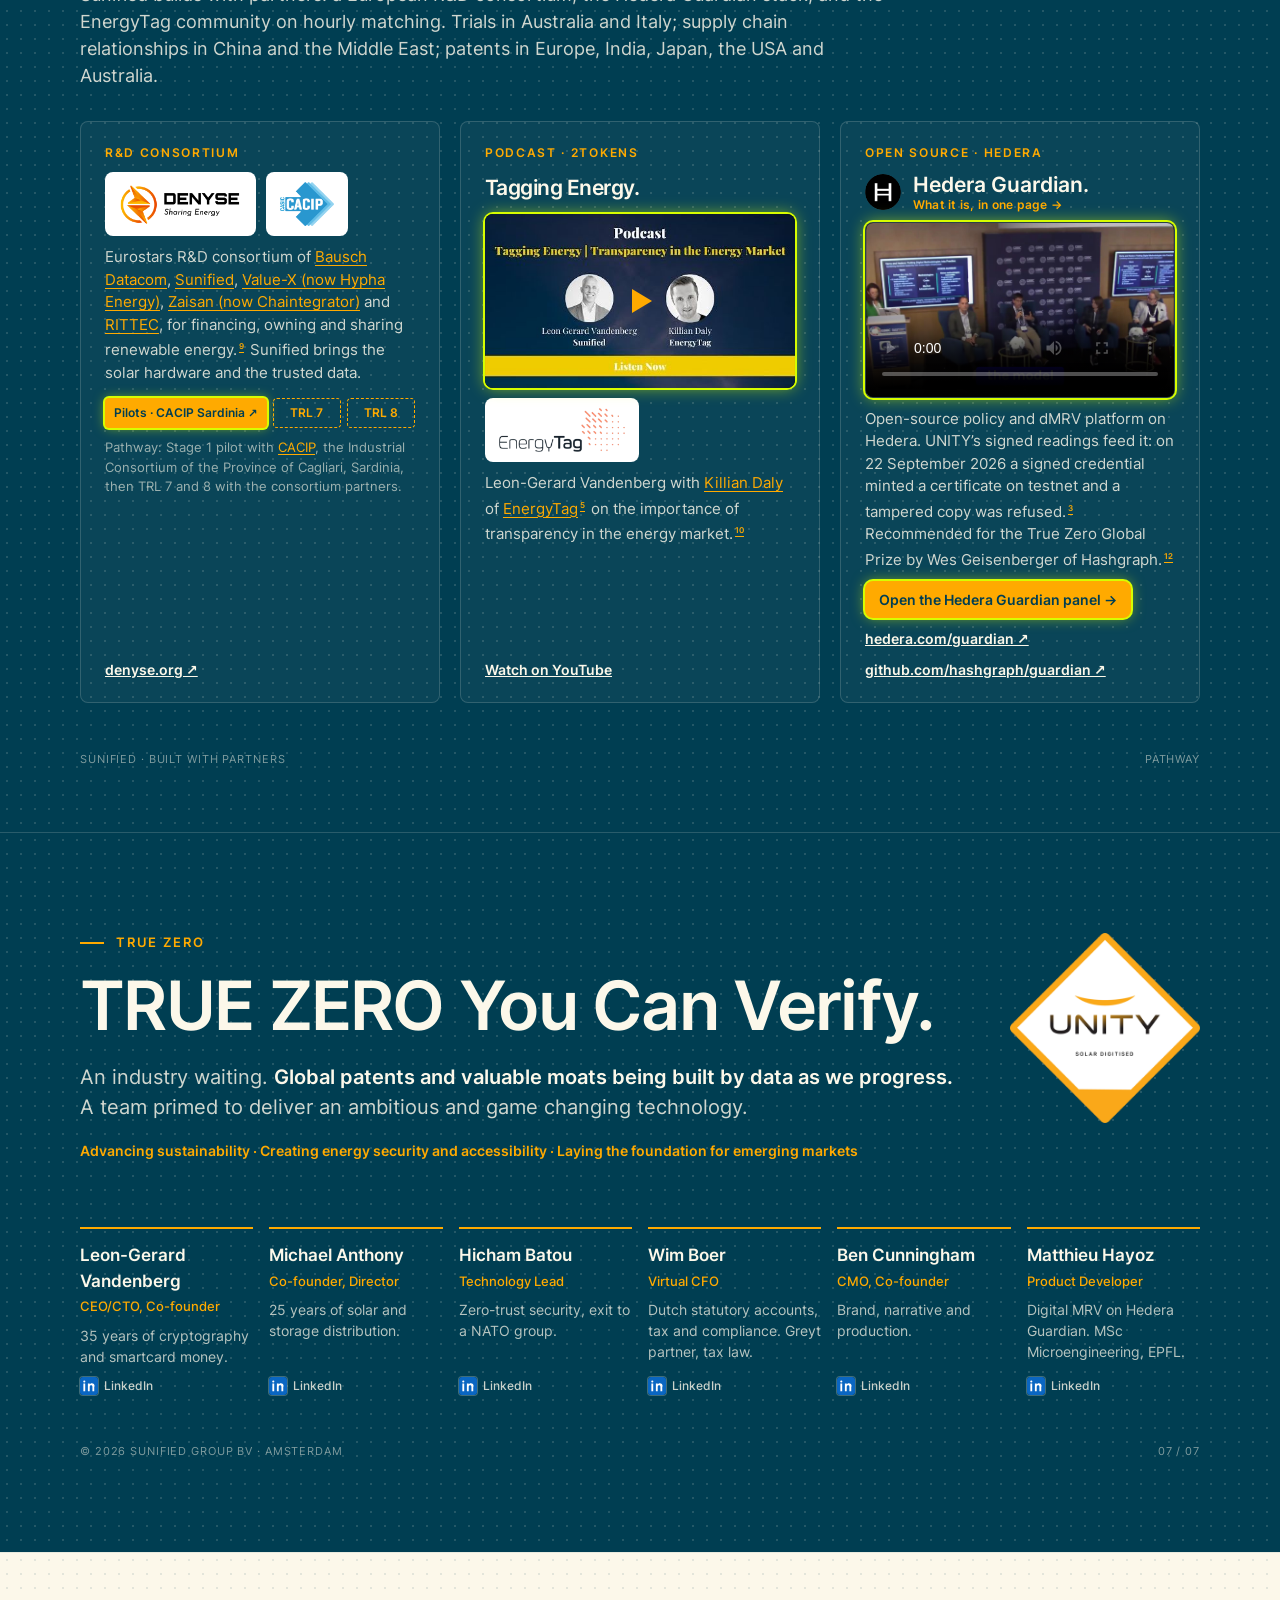
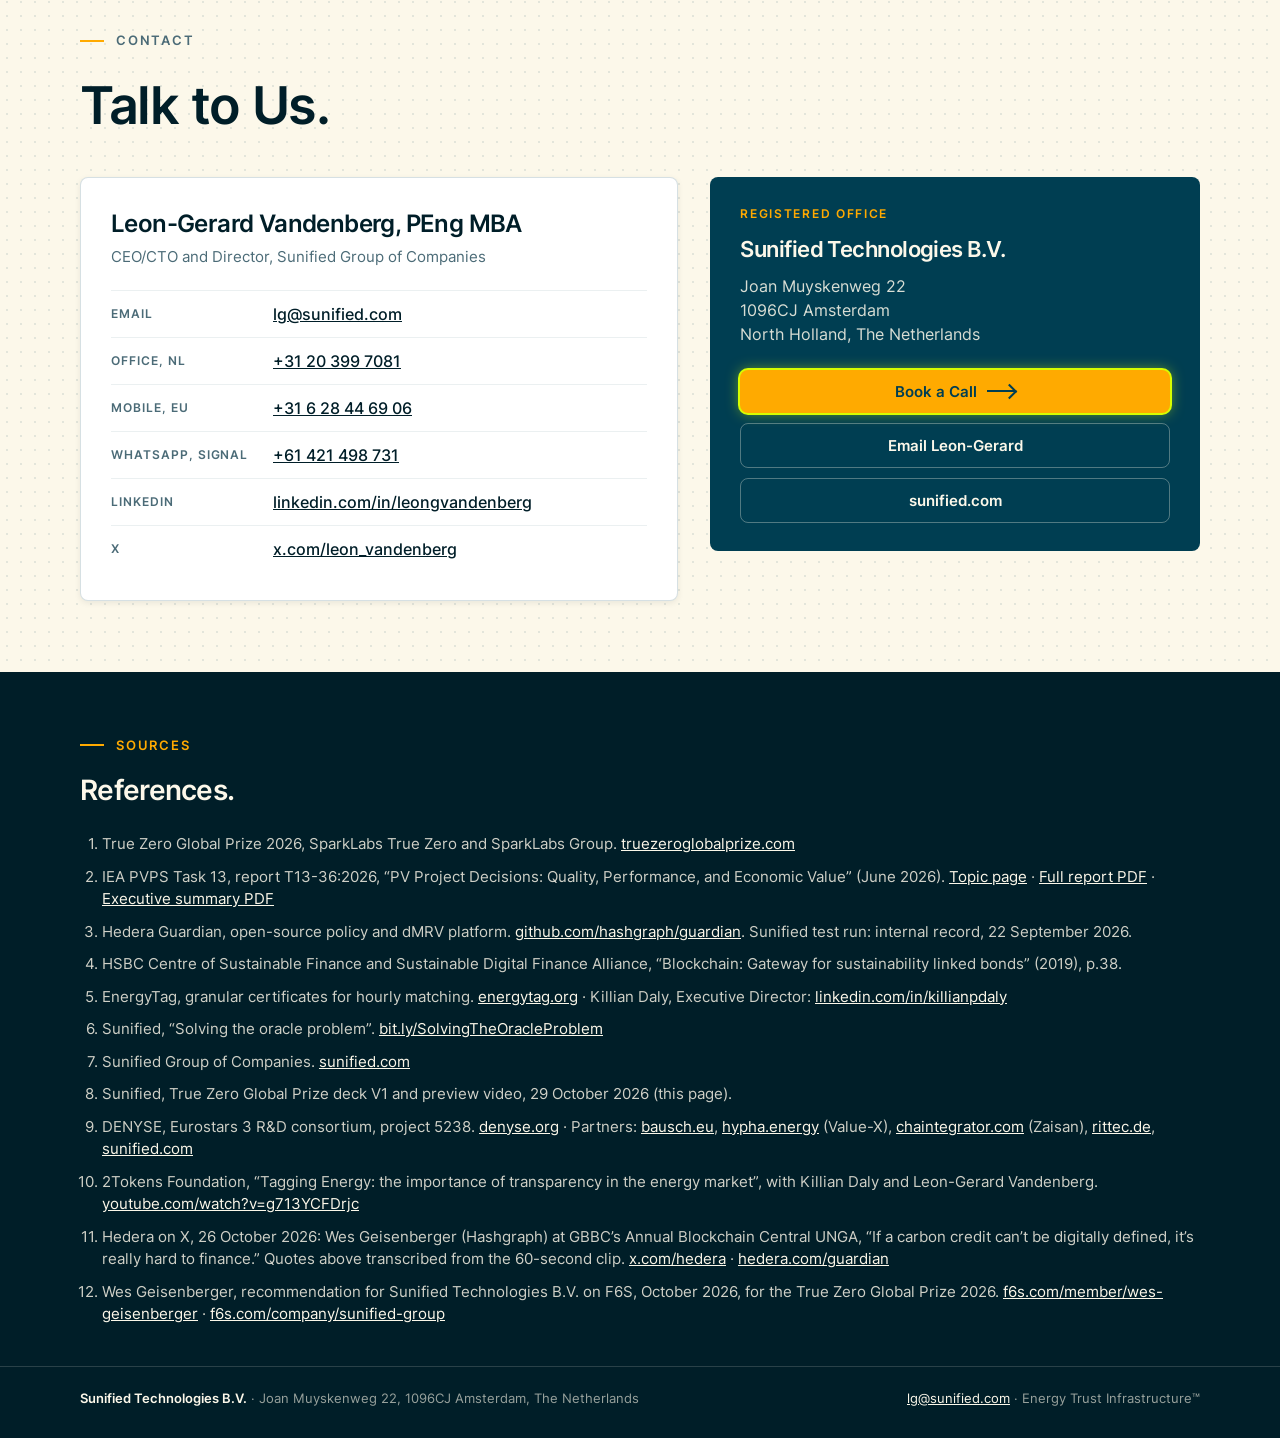
==== commit 95d6f6b4: "Live blog: official Sunified logo in COP31 collage" ====
--- a/index.html
+++ b/index.html
@@ -640,9 +640,9 @@
     <p class="lede-l live-date">10 November 2026</p>
     <p class="lede-l">Sunified took 1st place at the True Zero Global Prize Award Ceremony, COP31 Startup Zone, Antalya.</p>
     <div class="live-collage">
-      <video autoplay muted loop playsinline preload="metadata" poster="media/cop31-collage-poster.jpg" aria-label="COP31 award ceremony collage">
-        <source src="media/cop31-collage-720p.mp4" type="video/mp4">
-        Your browser cannot play this video. <a href="media/cop31-collage-720p.mp4">Download the MP4</a>.
+      <video autoplay muted loop playsinline preload="metadata" poster="media/cop31-collage-v2-poster.jpg" aria-label="COP31 award ceremony collage">
+        <source src="media/cop31-collage-v2-720p.mp4" type="video/mp4">
+        Your browser cannot play this video. <a href="media/cop31-collage-v2-720p.mp4">Download the MP4</a>.
       </video>
     </div>
   </div>
